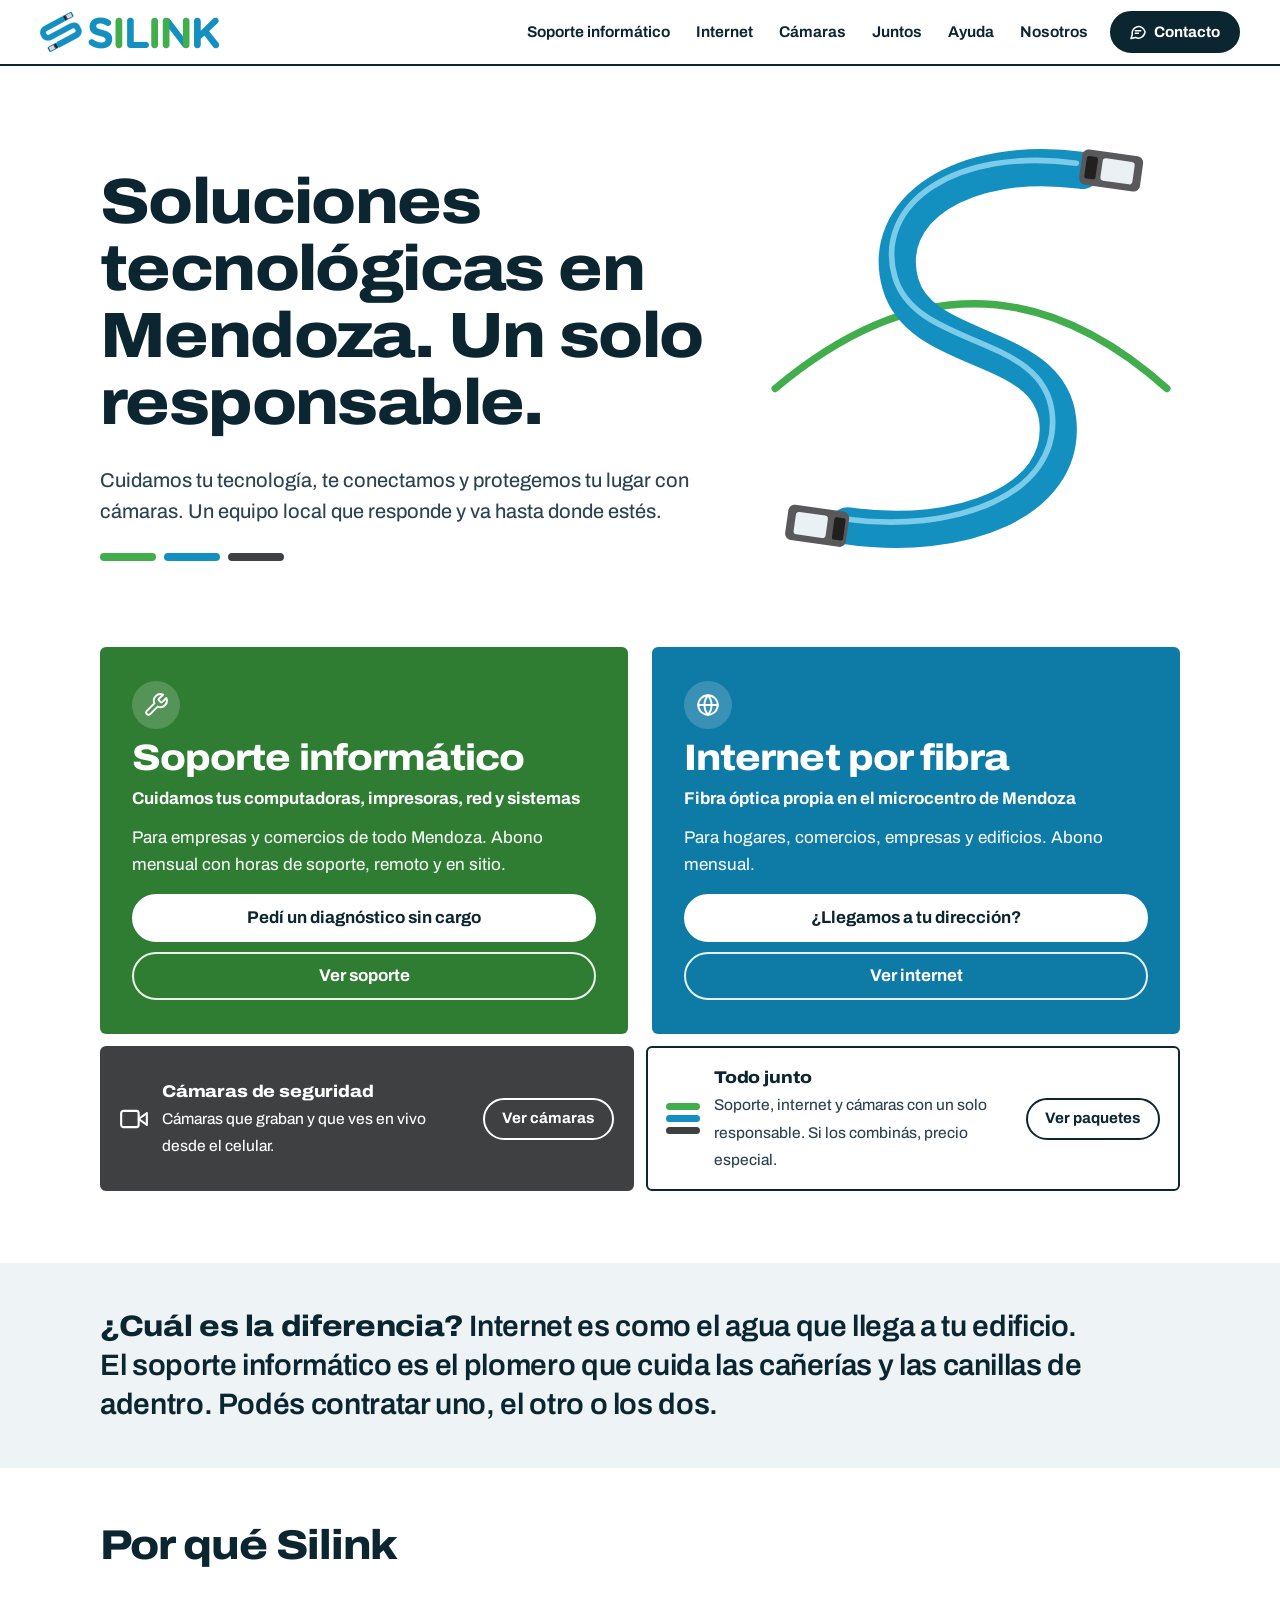
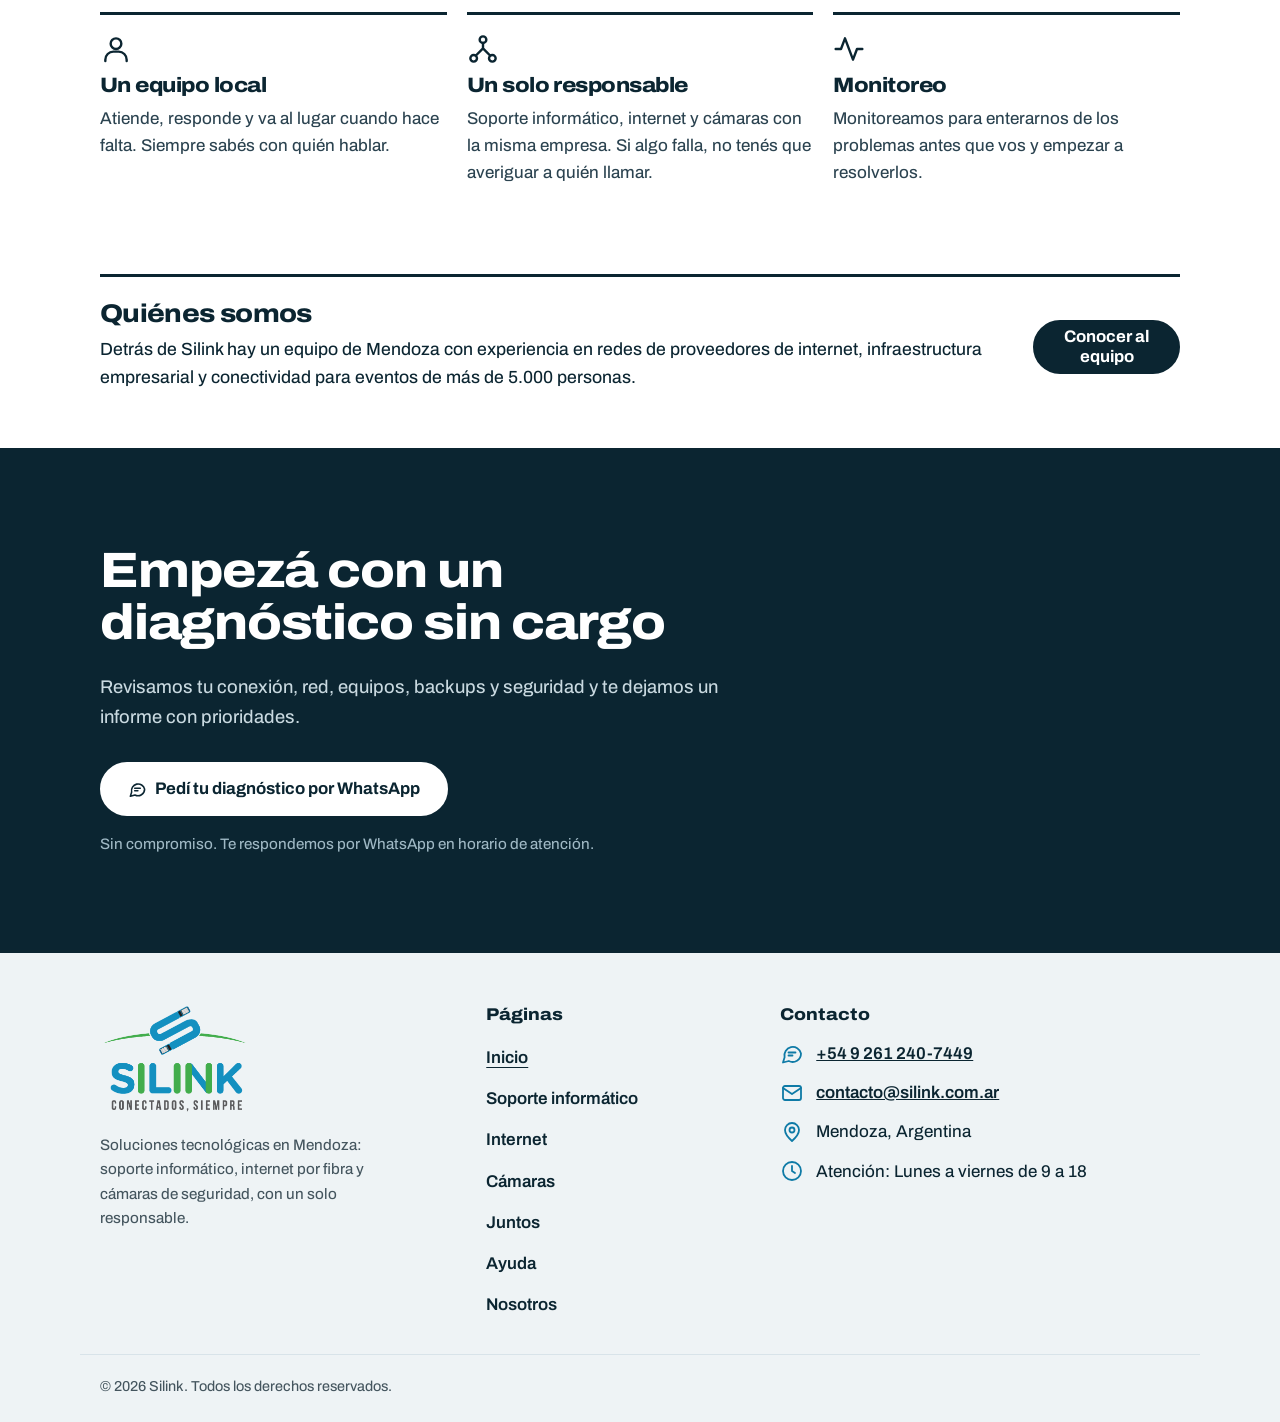
==== index.html @ acbe0a69 "Aplicar el sistema visual a todo el sitio: color por servicio css/marca.css reemplaza a inicio.css y" ====
<!doctype html>
<html lang="es-AR">
<head>
  <meta charset="utf-8">
  <meta name="viewport" content="width=device-width, initial-scale=1">
  <title>Silink | Soluciones tecnológicas en Mendoza: soporte informático, internet y cámaras</title>
  <meta name="description" content="Empresa de soluciones tecnológicas de Mendoza: soporte informático en todo Mendoza, internet por fibra en el microcentro y cámaras de seguridad. Un solo responsable.">
  <meta name="theme-color" content="#0A2533">
  <link rel="canonical" href="https://silink.com.ar/">

  <link rel="icon" href="favicon.ico" sizes="48x48">
  <link rel="icon" type="image/png" sizes="32x32" href="assets/favicon-32.png">
  <link rel="apple-touch-icon" href="assets/apple-touch-icon.png">

  <meta property="og:type" content="website">
  <meta property="og:locale" content="es_AR">
  <meta property="og:site_name" content="Silink">
  <meta property="og:title" content="Silink | Soluciones tecnológicas en Mendoza: soporte informático, internet y cámaras">
  <meta property="og:description" content="Soluciones tecnológicas en Mendoza. Un solo responsable: soporte informático, internet por fibra y cámaras de seguridad.">
  <meta property="og:url" content="https://silink.com.ar/">
  <meta property="og:image" content="https://silink.com.ar/assets/og-image.png">
  <meta property="og:image:width" content="1200">
  <meta property="og:image:height" content="630">
  <meta property="og:image:alt" content="Silink: soluciones tecnológicas en Mendoza. Un solo responsable.">
  <meta name="twitter:card" content="summary_large_image">
  <meta name="twitter:title" content="Silink | Soluciones tecnológicas en Mendoza: soporte informático, internet y cámaras">
  <meta name="twitter:description" content="Soluciones tecnológicas en Mendoza. Un solo responsable: soporte informático, internet por fibra y cámaras de seguridad.">
  <meta name="twitter:image" content="https://silink.com.ar/assets/og-image.png">

  <link rel="preconnect" href="https://fonts.googleapis.com">
  <link rel="preconnect" href="https://fonts.gstatic.com" crossorigin>
  <link rel="stylesheet" href="https://fonts.googleapis.com/css2?family=Archivo:wdth,wght@62..125,100..900&display=swap">
  <link rel="stylesheet" href="css/styles.css">
  <link rel="stylesheet" href="css/marca.css">
  <script>document.documentElement.className += ' js';</script>
</head>
<body data-page="inicio" class="v2">
<script src="js/layout.js"></script>

<noscript>
  <p class="noscript">Para usar los botones activá JavaScript, o escribinos directo por WhatsApp: <a href="https://wa.me/5492612407449">+54 9 261 240-7449</a>. Páginas: <a href="soporte.html">Soporte informático</a> · <a href="internet.html">Internet</a> · <a href="camaras.html">Cámaras</a> · <a href="juntos.html">Juntos</a> · <a href="ayuda.html">Ayuda</a> · <a href="nosotros.html">Nosotros</a>.</p>
</noscript>

<main id="contenido">

  <!-- 1. HERO -->
  <section id="inicio" class="hero" aria-labelledby="hero-title">
    <div class="container hero__inner">
      <div class="hero__copy">
        <h1 id="hero-title">Soluciones tecnológicas en Mendoza. Un solo responsable.</h1>
        <p class="lead">Cuidamos tu tecnología, te conectamos y protegemos tu lugar con cámaras. Un equipo local que responde y va hasta donde estés.</p>
        <div class="strand" aria-hidden="true"><span class="strand__sup"></span><span class="strand__net"></span><span class="strand__cam"></span></div>
      </div>

      <!-- Cable en S (vectorial, inspirado en el isotipo). Decorativo: se dibuja una vez al cargar. -->
      <div class="cable" aria-hidden="true">
        <svg class="cable__v" viewBox="0 0 520 600" focusable="false">
          <path class="cable__arc" d="M20 330 Q270 120 505 330" fill="none" stroke="#42AD4C" stroke-width="9" stroke-linecap="round"/>
          <path class="cable__tube" pathLength="1" d="M400 60C250 40 150 110 175 200C200 290 360 270 370 370C380 470 250 520 110 500" fill="none" stroke="#1390C0" stroke-width="46" stroke-linecap="round"/>
          <path class="cable__shine" pathLength="1" d="M400 60C250 40 150 110 175 200C200 290 360 270 370 370C380 470 250 520 110 500" fill="none" stroke="#7CCBE9" stroke-width="7" stroke-linecap="round" transform="translate(-7 -9)"/>
          <g class="cable__plug" transform="rotate(8 436 60)"><rect x="398" y="38" width="76" height="44" rx="8" fill="#59595B"/><rect x="404" y="46" width="14" height="28" rx="3" fill="#221F1F"/><rect x="424" y="46" width="40" height="28" rx="4" fill="#EAF1F4"/></g>
          <g class="cable__plug" transform="rotate(8 72 500)"><rect x="34" y="478" width="76" height="44" rx="8" fill="#59595B"/><rect x="92" y="486" width="14" height="28" rx="3" fill="#221F1F"/><rect x="44" y="486" width="40" height="28" rx="4" fill="#EAF1F4"/></g>
        </svg>
        <svg class="cable__h" viewBox="0 0 600 150" focusable="false">
          <path class="cable__arc" d="M10 120 Q300 -10 590 120" fill="none" stroke="#42AD4C" stroke-width="6" stroke-linecap="round"/>
          <path class="cable__tube" pathLength="1" d="M90 95C190 95 210 40 300 48C390 56 380 110 470 105C505 103 520 75 530 72" fill="none" stroke="#1390C0" stroke-width="26" stroke-linecap="round"/>
          <path class="cable__shine" pathLength="1" d="M90 95C190 95 210 40 300 48C390 56 380 110 470 105C505 103 520 75 530 72" fill="none" stroke="#7CCBE9" stroke-width="5" stroke-linecap="round" transform="translate(-3 -5)"/>
          <g class="cable__plug"><rect x="18" y="78" width="76" height="34" rx="7" fill="#59595B"/><rect x="78" y="84" width="10" height="22" rx="2" fill="#221F1F"/><rect x="26" y="84" width="40" height="22" rx="3" fill="#EAF1F4"/></g>
          <g class="cable__plug" transform="rotate(-6 560 72)"><rect x="522" y="55" width="76" height="34" rx="7" fill="#59595B"/><rect x="526" y="61" width="10" height="22" rx="2" fill="#221F1F"/><rect x="544" y="61" width="42" height="22" rx="3" fill="#EAF1F4"/></g>
        </svg>
      </div>
    </div>
  </section>

  <!-- 2. LAS DOS PUERTAS -->
  <section id="servicios" class="section section--doors" aria-label="Nuestros servicios">
    <div class="container">
      <div class="doors">
        <article class="door door--sup" aria-labelledby="door-sup">
          <span class="icon-badge icon-badge--green"><svg class="ico"><use href="#i-wrench"/></svg></span>
          <h2 id="door-sup">Soporte informático</h2>
          <p class="tagline" data-bind="textos.bajadaSoporte">Cuidamos tus computadoras, impresoras, red y sistemas</p>
          <p class="door__for">Para empresas y comercios de todo Mendoza. Abono mensual con horas de soporte, remoto y en sitio.</p>
          <div class="door__actions">
            <a class="btn btn--blue btn--block" data-wa="diagnostico" href="#contacto">Pedí un diagnóstico sin cargo</a>
            <a class="btn btn--outline btn--block" href="soporte.html">Ver soporte</a>
          </div>
        </article>

        <article class="door door--net" aria-labelledby="door-net">
          <span class="icon-badge icon-badge--blue"><svg class="ico"><use href="#i-globe"/></svg></span>
          <h2 id="door-net">Internet por fibra</h2>
          <p class="tagline tagline--net">Fibra óptica propia en el microcentro de Mendoza</p>
          <p class="door__for">Para hogares, comercios, empresas y edificios. Abono mensual.</p>
          <div class="door__actions">
            <a class="btn btn--blue btn--block" href="internet.html#cobertura">¿Llegamos a tu dirección?</a>
            <a class="btn btn--outline btn--block" href="internet.html">Ver internet</a>
          </div>
        </article>
      </div>

      <div class="strips">
        <a class="strip-link strip-link--cam" href="camaras.html">
          <svg class="ico" aria-hidden="true"><use href="#i-camera"/></svg>
          <div><strong>Cámaras de seguridad</strong><span>Cámaras que graban y que ves en vivo desde el celular.</span></div>
          <span class="btn btn--outline btn--sm">Ver cámaras</span>
        </a>
        <a class="strip-link strip-link--all" href="juntos.html">
          <span class="strand strand--stack" aria-hidden="true"><span class="strand__sup"></span><span class="strand__net"></span><span class="strand__cam"></span></span>
          <div><strong>Todo junto</strong><span>Soporte, internet y cámaras con un solo responsable. Si los combinás, precio especial.</span></div>
          <span class="btn btn--outline btn--sm">Ver paquetes</span>
        </a>
      </div>
    </div>
  </section>

  <!-- 3. LA DIFERENCIA -->
  <section class="analogy-band" aria-label="La diferencia entre internet y soporte informático">
    <div class="container">
      <p><strong>¿Cuál es la diferencia?</strong> Internet es como el agua que llega a tu edificio. El soporte informático es el plomero que cuida las cañerías y las canillas de adentro. Podés contratar uno, el otro o los dos.</p>
    </div>
  </section>

  <!-- 4. POR QUÉ SILINK -->
  <section id="por-que" class="section" aria-labelledby="por-que-title">
    <div class="container">
      <header class="section__head">
        <h2 id="por-que-title">Por qué Silink</h2>
      </header>
      <div class="grid grid--stack3">
        <article class="card service">
          <span class="icon-badge icon-badge--blue"><svg class="ico"><use href="#i-user"/></svg></span>
          <h3>Un equipo local</h3>
          <p>Atiende, responde y va al lugar cuando hace falta. Siempre sabés con quién hablar.</p>
        </article>
        <article class="card service">
          <span class="icon-badge icon-badge--blue"><svg class="ico"><use href="#i-network"/></svg></span>
          <h3>Un solo responsable</h3>
          <p>Soporte informático, internet y cámaras con la misma empresa. Si algo falla, no tenés que averiguar a quién llamar.</p>
        </article>
        <article class="card service">
          <span class="icon-badge icon-badge--blue"><svg class="ico"><use href="#i-pulse"/></svg></span>
          <h3>Monitoreo</h3>
          <p>Monitoreamos para enterarnos de los problemas antes que vos y empezar a resolverlos.</p>
        </article>
      </div>
    </div>
  </section>

  <!-- 5. NOSOTROS (adelanto) -->
  <section id="nosotros-adelanto" class="section section--soft" aria-labelledby="adelanto-title">
    <div class="container">
      <div class="services-close">
        <div>
          <h2 id="adelanto-title" class="adelanto__title">Quiénes somos</h2>
          <p>Detrás de Silink hay un equipo de Mendoza con experiencia en redes de proveedores de internet, infraestructura empresarial y conectividad para eventos de más de 5.000 personas.</p>
        </div>
        <a class="btn btn--blue btn--lg" href="nosotros.html">Conocer al equipo</a>
      </div>
    </div>
  </section>

  <!-- 6. LLAMADO FINAL -->
  <section id="diagnostico" class="cta" aria-labelledby="cta-title">
    <div class="container cta__inner">
      <h2 id="cta-title">Empezá con un diagnóstico sin cargo</h2>
      <p>Revisamos tu conexión, red, equipos, backups y seguridad y te dejamos un informe con prioridades.</p>
      <a class="btn btn--wa btn--lg" data-wa="diagnostico" href="#contacto">Pedí tu diagnóstico por WhatsApp</a>
      <p class="cta__small">Sin compromiso. Te respondemos por WhatsApp en horario de atención.</p>
    </div>
  </section>

</main>

<script src="js/config.js"></script>
<script src="js/main.js"></script>
</body>
</html>
---- css/styles.css ----
/* ==========================================================================
   Silink · estilos
   Mobile-first. Los colores salen del logo (azul #1390C0 y verde #42AD4C).
   ========================================================================== */

:root {
  /* Marca */
  --blue: #1390C0;          /* azul del logo (decorativo, fondos grandes) */
  --blue-700: #0E7AA6;      /* azul para texto y botones: contraste AA sobre blanco */
  --blue-900: #0A2533;      /* azul marino para titulares y secciones oscuras */
  --blue-800: #0E4560;
  --green: #42AD4C;         /* acento del logo: botones de WhatsApp */
  --green-hover: #389A42;
  --green-700: #2E7D32;     /* verde para texto/íconos sobre claro */

  /* Neutros */
  --ink: #17262E;
  --muted: #44555E;
  --line: #D8E3E9;
  --soft: #F2F7FA;
  --white: #fff;

  --radius: 16px;
  --shadow: 0 1px 2px rgba(10, 37, 51, .06), 0 8px 24px rgba(10, 37, 51, .07);
  --header-h: 64px;

  --font: system-ui, -apple-system, "Segoe UI", Roboto, "Helvetica Neue", Arial, sans-serif;
}

*, *::before, *::after { box-sizing: border-box; }

html {
  scroll-behavior: smooth;
  scroll-padding-top: calc(var(--header-h) + 8px);
  -webkit-text-size-adjust: 100%;
}

body {
  margin: 0;
  font-family: var(--font);
  font-size: 1.0625rem;
  line-height: 1.6;
  color: var(--ink);
  background: var(--white);
}

[hidden] { display: none !important; }
img, svg { max-width: 100%; }
img { height: auto; display: block; }

h1, h2, h3 { color: var(--blue-900); line-height: 1.2; margin: 0 0 .5em; letter-spacing: -.01em; }
h1 { font-size: clamp(2rem, 8vw, 3.25rem); font-weight: 800; }
h2 { font-size: clamp(1.65rem, 5.5vw, 2.25rem); font-weight: 800; }
h3 { font-size: 1.2rem; font-weight: 700; }
p { margin: 0 0 1em; }
a { color: var(--blue-700); }

.container { width: 100%; max-width: 1120px; margin-inline: auto; padding-inline: 20px; }
.container--narrow { max-width: 820px; }

/* Iconos */
.ico {
  width: 24px; height: 24px; flex: none;
  fill: none; stroke: currentColor; stroke-width: 1.8;
  stroke-linecap: round; stroke-linejoin: round;
}

/* Accesibilidad */
:focus-visible { outline: 3px solid var(--blue-700); outline-offset: 3px; border-radius: 4px; }
.skip-link {
  position: absolute; left: 12px; top: -60px; z-index: 100;
  background: var(--blue-900); color: #fff; padding: 10px 16px; border-radius: 8px;
}
.skip-link:focus { top: 12px; }
.noscript { margin: 0; padding: 12px 20px; background: #FFF4D6; color: #3d3000; text-align: center; font-size: .95rem; }

/* ---------- Botones ---------- */
.btn {
  display: inline-flex; align-items: center; justify-content: center; gap: .5em;
  min-height: 48px; padding: 0 1.4rem;
  border: 2px solid transparent; border-radius: 12px;
  font: inherit; font-weight: 700; text-decoration: none; text-align: center; line-height: 1.2;
  cursor: pointer; transition: background-color .15s, border-color .15s, transform .15s;
}
.btn:active { transform: translateY(1px); }
.btn--lg { min-height: 54px; font-size: 1.05rem; padding-inline: 1.6rem; }
.btn--sm { min-height: 42px; padding-inline: 1.1rem; font-size: .95rem; }
.btn--block { width: 100%; }
.btn--wa { background: var(--green); color: var(--blue-900); }
.btn--wa:hover { background: var(--green-hover); }
.btn--outline { background: #fff; color: var(--blue-700); border-color: var(--blue-700); }
.btn--outline:hover { background: var(--soft); }
.btn--ghost { background: transparent; color: var(--blue-900); border-color: var(--blue-700); }
.btn--ghost:hover { background: rgba(19, 144, 192, .1); }

/* ---------- Header ---------- */
.header {
  position: sticky; top: 0; z-index: 50;
  background: rgba(255, 255, 255, .96);
  backdrop-filter: saturate(1.4) blur(8px);
  border-bottom: 1px solid var(--line);
}
.header .container { max-width: 1240px; }
.header__inner { display: flex; align-items: center; justify-content: space-between; flex-wrap: wrap; min-height: var(--header-h); gap: 8px; }
.brand { display: inline-flex; align-items: center; padding: 6px 0; }
.brand img { height: 36px; width: auto; }

.nav-toggle {
  display: none; width: 44px; height: 44px; padding: 0; align-items: center; justify-content: center;
  background: transparent; border: 1px solid var(--line); border-radius: 10px; cursor: pointer;
}
.nav-toggle__bars, .nav-toggle__bars::before, .nav-toggle__bars::after {
  display: block; width: 20px; height: 2px; background: var(--blue-900); border-radius: 2px; content: ""; transition: transform .2s, opacity .2s;
}
.nav-toggle__bars { position: relative; }
.nav-toggle__bars::before { position: absolute; top: -6px; }
.nav-toggle__bars::after { position: absolute; top: 6px; }
.nav-toggle[aria-expanded="true"] .nav-toggle__bars { background: transparent; }
.nav-toggle[aria-expanded="true"] .nav-toggle__bars::before { transform: translateY(6px) rotate(45deg); }
.nav-toggle[aria-expanded="true"] .nav-toggle__bars::after { transform: translateY(-6px) rotate(-45deg); }

.nav { width: 100%; }
.nav ul { list-style: none; margin: 0; padding: 0; display: flex; flex-wrap: wrap; gap: 4px 16px; }
.nav a:not(.btn) { display: block; padding: 10px 4px; color: var(--ink); text-decoration: none; font-weight: 600; }
.nav a:not(.btn):hover { color: var(--blue-700); text-decoration: underline; text-underline-offset: 4px; }

@media (max-width: 959px) {
  .js .nav-toggle { display: inline-flex; }
  .js .nav {
    display: none; position: absolute; left: 0; right: 0; top: 100%;
    background: #fff; border-bottom: 1px solid var(--line); box-shadow: 0 12px 24px rgba(10, 37, 51, .1);
    padding: 8px 20px 20px;
  }
  .js .nav.is-open { display: block; }
  .js .nav ul { flex-direction: column; gap: 0; }
  .js .nav li:not(.nav__cta) { border-bottom: 1px solid var(--line); }
  .js .nav a:not(.btn) { padding: 14px 4px; font-size: 1.1rem; }
  .js .nav__cta { margin-top: 16px; }
  .js .nav__cta .btn { width: 100%; min-height: 50px; }
}
@media (min-width: 960px) {
  .nav { width: auto; }
  .nav ul { align-items: center; gap: 4px 18px; flex-wrap: nowrap; }
  .nav a:not(.btn) { font-size: .97rem; }
  .brand img { height: 40px; }
}

/* ---------- Secciones ---------- */
.section { padding: 64px 0; }
.section--soft { background: var(--soft); }
.section__head { max-width: 640px; margin-bottom: 32px; }
.section__head p { color: var(--muted); font-size: 1.1rem; margin: 0; }
@media (min-width: 960px) { .section { padding: 96px 0; } .section__head { margin-bottom: 44px; } }

.grid { display: grid; gap: 16px; }
@media (min-width: 640px) { .grid--2, .grid--3, .grid--4 { grid-template-columns: repeat(2, 1fr); } }
@media (min-width: 900px) { .grid--stack3 { grid-template-columns: repeat(3, 1fr); } }
@media (min-width: 960px) { .grid--3 { grid-template-columns: repeat(3, 1fr); } .grid--4 { grid-template-columns: repeat(4, 1fr); } .grid { gap: 20px; } }

.card { background: #fff; border: 1px solid var(--line); border-radius: var(--radius); padding: 24px; }
.card h3 { margin-bottom: .4em; }
.card p:last-child { margin-bottom: 0; }

.icon-badge {
  display: inline-flex; align-items: center; justify-content: center;
  width: 48px; height: 48px; margin-bottom: 16px; border-radius: 12px;
  background: #FDECEC; color: #B3261E;
}
.icon-badge--blue { background: #E3F3FA; color: var(--blue-700); }
.card--problem .icon-badge { background: #FFF1DC; color: #8A4B00; }
.card--problem p { color: var(--muted); }
.service p { color: var(--muted); }
.service strong { color: var(--ink); }
.tech { font-size: .9rem; color: var(--blue-800) !important; font-weight: 600; margin-top: 12px; }

/* ---------- Hero ---------- */
.hero {
  position: relative; overflow: hidden;
  padding: 28px 0 24px;
  background: linear-gradient(180deg, #E6F4FA 0%, #fff 100%);
}
.hero::after {
  content: ""; position: absolute; left: -10%; right: -10%; bottom: -185px; height: 220px;
  border-top: 4px solid var(--green); border-radius: 50% 50% 0 0 / 100% 100% 0 0; opacity: .5; pointer-events: none;
}
.hero__inner { position: relative; z-index: 1; display: grid; gap: 40px; align-items: center; }
.eyebrow { display: inline-block; margin-bottom: 16px; padding: 6px 12px; border-radius: 999px; background: #fff; border: 1px solid var(--line); color: var(--blue-700); font-weight: 700; font-size: .85rem; }
.lead { font-size: 1.1rem; color: var(--muted); max-width: 34em; }
@media (min-width: 760px) { .lead { font-size: 1.2rem; } }
.hero__actions { display: flex; flex-direction: column; gap: 12px; margin: 24px 0 16px; }
@media (min-width: 560px) { .hero__actions { flex-direction: row; flex-wrap: wrap; } }
.hero__diag { margin: 0; color: var(--muted); font-size: 1rem; }
.hero__diag a { font-weight: 700; }
.chips { list-style: none; margin: 0; padding: 0; display: flex; flex-wrap: wrap; gap: 8px 16px; font-size: .95rem; color: var(--muted); }
.chips li::before { content: ""; display: inline-block; width: 8px; height: 8px; margin-right: 8px; border-radius: 50%; background: var(--green); vertical-align: 1px; }

@media (min-width: 560px) { .hero__actions { flex-direction: row; flex-wrap: wrap; } }
@media (min-width: 960px) {
  .hero { padding: 88px 0 112px; }
  .hero__inner { grid-template-columns: 1.15fr .85fr; gap: 56px; }
}

.status { display: none; margin: 0; padding: 20px; background: #fff; border: 1px solid var(--line); border-radius: 20px; box-shadow: var(--shadow); }
.status__head { display: flex; align-items: center; gap: 10px; flex-wrap: wrap; padding-bottom: 14px; border-bottom: 1px solid var(--line); color: var(--blue-900); }
.status__dot { width: 12px; height: 12px; border-radius: 50%; background: var(--green); box-shadow: 0 0 0 4px rgba(66, 173, 76, .25); }
.status__ok { margin-left: auto; font-size: .85rem; font-weight: 700; color: var(--green-700); }
.status__list { list-style: none; margin: 0; padding: 0; }
.status__list li { display: grid; grid-template-columns: 24px 1fr; gap: 4px 12px; align-items: center; padding: 12px 0; border-bottom: 1px solid var(--line); color: var(--ink); }
.status__list li:last-child { border-bottom: 0; }
.status__list .ico { color: var(--blue-700); }
.tag { grid-column: 2; justify-self: start; font-style: normal; font-size: .82rem; font-weight: 700; padding: 3px 10px; border-radius: 999px; }
.tag--ok { background: #E4F4E6; color: #1F6B27; }
.tag--warn { background: #FFF1DC; color: #7A4300; }
.status figcaption { margin-top: 12px; font-size: .8rem; color: var(--muted); }

/* ---------- Planes ---------- */
.plans { display: grid; gap: 20px; }
@media (min-width: 900px) { .plans { grid-template-columns: repeat(3, 1fr); align-items: stretch; } }

.plan {
  position: relative; display: flex; flex-direction: column;
  background: #fff; border: 1px solid var(--line); border-radius: 20px; padding: 28px 24px 24px;
}
.plan--featured { border: 2px solid var(--blue-700); box-shadow: var(--shadow); padding-top: 36px; }
@media (min-width: 900px) { .plan--featured { transform: translateY(-8px); margin-bottom: -8px; } }
.plan__badge {
  position: absolute; top: -15px; left: 50%; transform: translateX(-50%);
  margin: 0; padding: 4px 16px; border-radius: 999px; white-space: nowrap;
  background: var(--green); color: var(--blue-900); font-size: .85rem; font-weight: 800;
}
.plan__name { font-size: 1.4rem; margin-bottom: .2em; }
.plan__for { color: var(--muted); font-size: .98rem; min-height: 3.2em; }
.plan__price { display: flex; align-items: baseline; gap: 6px; margin: 4px 0 20px; color: var(--blue-900); }
.plan__currency { font-weight: 700; color: var(--muted); }
.plan__amount { font-size: 3rem; font-weight: 800; line-height: 1; letter-spacing: -.02em; }
.plan__period { color: var(--muted); }
.plan__list { list-style: none; margin: 0 0 24px; padding: 0; flex: 1; }
.plan__list li, .checklist li { position: relative; padding: 8px 0 8px 32px; border-top: 1px solid var(--line); }
.plan__list li::before, .checklist li::before {
  content: ""; position: absolute; left: 0; top: 11px; width: 22px; height: 22px;
  background: no-repeat center / 14px url("data:image/svg+xml,%3Csvg xmlns='http://www.w3.org/2000/svg' viewBox='0 0 24 24' fill='none' stroke='%23fff' stroke-width='3.2' stroke-linecap='round' stroke-linejoin='round'%3E%3Cpath d='m5 12.5 4.5 4.5L19 7.5'/%3E%3C/svg%3E"), var(--green-700);
  border-radius: 50%;
}
.plans__note { margin: 28px auto 0; max-width: 760px; text-align: center; color: var(--muted); font-size: .98rem; }
.plans__combo { margin: 12px auto 0; max-width: 760px; text-align: center; color: var(--blue-900); }
.checklist { list-style: none; margin: 0; padding: 0; }

/* ---------- Internet: tarjetas con botón ---------- */
.card--action { display: flex; flex-direction: column; }
.card--action p { flex: 1; }
.card--action .btn { margin-top: 8px; }

/* ---------- Cobertura ---------- */
.coverage { display: grid; gap: 32px; align-items: start; }
.lead-sm { font-size: 1.15rem; color: var(--muted); }
.zones { margin-top: 24px; padding: 20px 24px; background: var(--soft); border-radius: var(--radius); }
.zones h3, .zones h4 { margin: 0 0 8px; font-size: 1.05rem; }
.zones ul { margin: 0; padding-left: 1.2em; }
@media (min-width: 960px) { .coverage { grid-template-columns: 1fr 1fr; gap: 56px; } }

.form { box-shadow: var(--shadow); }
.form h3 { margin-bottom: 16px; }
.field { margin-bottom: 16px; }
.field label { display: block; margin-bottom: 6px; font-weight: 700; color: var(--blue-900); }
.field .opt { font-weight: 400; color: var(--muted); }
.field input, .field select {
  width: 100%; min-height: 50px; padding: 0 14px;
  font: inherit; font-size: 1rem; color: var(--ink);
  background: #fff; border: 2px solid #8AA3B1; border-radius: 12px;
}
.field input:focus-visible, .field select:focus-visible { outline: 3px solid var(--blue-700); outline-offset: 2px; border-color: var(--blue-700); }
.form__error { margin: 0 0 16px; padding: 10px 14px; border-radius: 10px; background: #FDECEC; color: #8C1D18; font-weight: 600; }
.form__hint { margin: 12px 0 0; font-size: .9rem; color: var(--muted); text-align: center; }
.form__status { margin: 12px 0 0; padding: 10px 14px; border-radius: 10px; background: #E4F4E6; color: #1F6B27; font-weight: 600; text-align: center; }
.form__status a { color: #1F6B27; }

/* ---------- Todo en uno (sección oscura) ---------- */
.section--dark { background: linear-gradient(160deg, var(--blue-900) 0%, var(--blue-800) 100%); color: #D5E7EF; }
.section--dark h2, .section--dark h3 { color: #fff; }
.section--dark .section__head p { color: #BCD6E2; }
.bundle { background: rgba(255, 255, 255, .07); border-color: rgba(255, 255, 255, .2); }
.bundle__for { color: #BCD6E2; }
.bundle .checklist li { border-top-color: rgba(255, 255, 255, .15); color: #fff; }
.bundle__foot { display: flex; flex-direction: column; align-items: flex-start; gap: 16px; margin-top: 32px; padding: 24px; border: 2px dashed rgba(255, 255, 255, .3); border-radius: var(--radius); }
.bundle__foot p { margin: 0; font-size: 1.1rem; color: #fff; font-weight: 600; }
@media (min-width: 760px) { .bundle__foot { flex-direction: row; align-items: center; justify-content: space-between; } }
.section--dark :focus-visible { outline-color: #fff; }

/* ---------- Proyectos ---------- */
.projects { list-style: none; margin: 0 0 32px; padding: 0; display: grid; gap: 12px; }
.projects li { display: flex; align-items: center; gap: 16px; padding: 16px 20px; background: var(--soft); border-radius: 14px; }
.projects .ico { color: var(--blue-700); width: 28px; height: 28px; }
@media (min-width: 760px) { .projects { grid-template-columns: repeat(2, 1fr); } }
.projects__foot { display: flex; flex-direction: column; align-items: flex-start; gap: 16px; padding: 24px; border: 2px dashed var(--line); border-radius: var(--radius); }
.projects__foot p { margin: 0; font-size: 1.05rem; }
@media (min-width: 760px) { .projects__foot { flex-direction: row; align-items: center; justify-content: space-between; } }

/* ---------- Pasos ---------- */
.steps { list-style: none; margin: 0; padding: 0; display: grid; gap: 16px; counter-reset: paso; }
.steps li { position: relative; padding: 24px 24px 24px 80px; background: #fff; border: 1px solid var(--line); border-radius: var(--radius); counter-increment: paso; }
.steps li::before {
  content: counter(paso); position: absolute; left: 20px; top: 22px;
  display: grid; place-items: center; width: 44px; height: 44px; border-radius: 50%;
  background: var(--blue-700); color: #fff; font-weight: 800; font-size: 1.2rem;
}
.steps h3 { font-size: 1.1rem; margin-bottom: .3em; }
.steps p { margin: 0; color: var(--muted); }
@media (min-width: 960px) {
  .steps { grid-template-columns: repeat(4, 1fr); gap: 20px; }
  .steps li { padding: 84px 24px 24px; }
  .steps li::before { left: 24px; top: 24px; }
}

/* ---------- Casos / quién está detrás ---------- */
.case__tag { display: inline-block; margin-bottom: 12px !important; padding: 4px 12px; border-radius: 999px; background: #E3F3FA; color: var(--blue-800); font-weight: 700; font-size: .85rem; }
.case p:not(.case__tag) { color: var(--ink); }

.about { display: grid; gap: 20px; padding: 28px; background: var(--blue-900); color: #E8F1F5; border-radius: 20px; }
.about h3 { color: #fff; }
.about a { color: #9FD8F0; }
.about p { margin-bottom: .8em; }
.about strong { color: #fff; }
.about .tech { color: #9FD8F0 !important; margin: 0; }
.about__avatar { display: grid; place-items: center; width: 72px; height: 72px; border-radius: 50%; background: var(--blue); color: #fff; font-weight: 800; font-size: 1.5rem; letter-spacing: .02em; }
@media (min-width: 760px) { .about { grid-template-columns: auto 1fr; gap: 28px; padding: 36px; } .about__avatar { width: 88px; height: 88px; font-size: 1.8rem; } }

/* ---------- FAQ ---------- */
.faq { display: grid; gap: 12px; }
.faq details { background: #fff; border: 1px solid var(--line); border-radius: 14px; }
.faq summary {
  display: flex; align-items: center; justify-content: space-between; gap: 16px;
  min-height: 60px; padding: 14px 20px; cursor: pointer; list-style: none; font-weight: 700; color: var(--blue-900);
}
.faq summary::-webkit-details-marker { display: none; }
.faq summary::after {
  content: ""; flex: none; width: 12px; height: 12px;
  border-right: 3px solid var(--blue-700); border-bottom: 3px solid var(--blue-700);
  transform: rotate(45deg) translate(-3px, -3px); transition: transform .2s;
}
.faq details[open] summary::after { transform: rotate(-135deg) translate(-3px, -3px); }
.faq details[open] summary { border-bottom: 1px solid var(--line); }
.faq details p { margin: 0; padding: 16px 20px 20px; color: var(--muted); }
.faq summary:focus-visible { outline-offset: -3px; border-radius: 14px; }

/* ---------- Llamado final ---------- */
.cta { padding: 72px 0; text-align: center; background: linear-gradient(160deg, var(--blue-900) 0%, var(--blue-800) 100%); color: #D5E7EF; }
.cta h2 { color: #fff; }
.cta__inner { max-width: 760px; }
.cta__inner > p { font-size: 1.15rem; }
.cta .btn { margin: 12px 0 8px; }
.cta__small { font-size: .95rem !important; color: #A9C6D4; margin: 8px 0 0; }
@media (min-width: 960px) { .cta { padding: 104px 0; } }

/* ---------- Footer ---------- */
.footer { background: var(--soft); padding: 48px 0 24px; }
.footer__inner { display: grid; gap: 32px; }
.footer__h { margin: 0 0 12px; font-weight: 800; color: var(--blue-900); }
.footer__nav ul { list-style: none; margin: 0; padding: 0; display: grid; gap: 6px; }
.footer__nav a { color: var(--ink); font-weight: 600; text-decoration: none; padding: 4px 0; display: inline-block; }
.footer__nav a:hover, .footer__nav a[aria-current="page"] { color: var(--blue-700); text-decoration: underline; text-underline-offset: 4px; }
.footer__about { margin: 14px 0 0; max-width: 300px; font-size: .95rem; color: var(--muted); }
.footer__list { list-style: none; margin: 0; padding: 0; display: grid; gap: 12px; align-content: start; }
.footer__list li { display: flex; align-items: center; gap: 12px; }
.footer__list .ico { color: var(--blue-700); }
.footer__list a { color: var(--ink); font-weight: 600; }
.footer__legal { margin: 32px auto 0; padding-top: 20px; border-top: 1px solid var(--line); font-size: .9rem; color: var(--muted); }
@media (min-width: 760px) { .footer__inner { grid-template-columns: 1.1fr .8fr 1.3fr; gap: 48px; align-items: start; } }
@media (max-width: 959px) { .footer { padding-bottom: 96px; } }

/* ---------- Botón flotante de WhatsApp (solo mobile) ---------- */
.fab { display: none; }
@media (max-width: 959px) {
  .js .fab {
    display: grid; place-items: center;
    position: fixed; z-index: 40;
    right: calc(16px + env(safe-area-inset-right)); bottom: calc(16px + env(safe-area-inset-bottom));
    width: 52px; height: 52px; border-radius: 50%;
    background: var(--green); color: var(--blue-900);
    box-shadow: 0 4px 14px rgba(10, 37, 51, .28);
    opacity: 0; transform: translateY(16px); pointer-events: none;
    transition: opacity .2s, transform .2s;
  }
  .js .fab.is-visible { opacity: 1; transform: none; pointer-events: auto; }
  .fab .ico { width: 26px; height: 26px; stroke-width: 2; }
}

/* ==========================================================================
   Jerarquía de dos líneas: Internet + Soporte informático
   ========================================================================== */
.sr-only { position: absolute; width: 1px; height: 1px; margin: -1px; padding: 0; overflow: hidden; clip: rect(0, 0, 0, 0); white-space: nowrap; border: 0; }

.btn--blue { background: var(--blue-700); color: #fff; }
.btn--blue:hover { background: #0B6589; }
.btn--light { background: #fff; color: var(--blue-900); }
.btn--light:hover { background: #E3F3FA; }

/* Hero: el panel solo se muestra desde tablet para que el celular llegue rápido a "Dos servicios" */
.hero::after { display: none; }
@media (min-width: 760px) { .status { display: block; } .hero { padding: 56px 0 56px; } .hero::after { display: block; } }
@media (min-width: 960px) { .hero { padding: 80px 0 56px; } }
.status__group { padding-top: 12px; }
.status__label { margin: 0 0 2px; font-size: .75rem; font-weight: 800; letter-spacing: .08em; text-transform: uppercase; color: var(--blue-700); }
.status__list li { padding: 10px 0; }

/* Dos servicios */
.section--duo { padding: 32px 0 48px; }
.duo { display: grid; gap: 16px; }
.duo__card { display: flex; flex-direction: column; padding: 24px; background: #fff; border: 1px solid var(--line); border-top: 5px solid var(--blue); border-radius: var(--radius); box-shadow: var(--shadow); }
.duo__card--sup { border-top-color: var(--green); }
.duo__card h3 { font-size: 1.35rem; }
.duo__card .icon-badge { margin-bottom: 12px; }
.duo__card .checklist { flex: 1; margin: 4px 0 20px; }
.icon-badge--green { background: #E4F4E6; color: var(--green-700); }
.combo { display: flex; flex-direction: column; align-items: flex-start; gap: 12px; margin-top: 20px; padding: 20px 24px; border-radius: var(--radius); background: linear-gradient(160deg, var(--blue-900) 0%, var(--blue-800) 100%); color: #fff; }
.combo p { margin: 0; font-size: 1.1rem; }
@media (min-width: 760px) {
  .section--duo { padding: 40px 0 72px; }
  .duo { grid-template-columns: 1fr 1fr; gap: 24px; }
  .duo__card { padding: 32px; }
  .combo { flex-direction: row; align-items: center; justify-content: space-between; padding: 24px 32px; }
}

/* Celular: tarjetas más compactas para que hero + "Dos servicios" entren en dos pantallas */
@media (max-width: 759px) {
  .duo { gap: 12px; }
  .duo__card { padding: 16px 18px 18px; }
  .duo__card h3 { font-size: 1.25rem; margin-bottom: .2em; }
  .duo__card .icon-badge { width: 40px; height: 40px; margin-bottom: 8px; }
  .duo__card .checklist { margin: 2px 0 14px; font-size: .97rem; line-height: 1.45; }
  .duo__card .checklist li { padding: 5px 0 5px 30px; }
  .duo__card .checklist li::before { top: 8px; width: 20px; height: 20px; }
  .combo { margin-top: 12px; padding: 16px 18px; }
  .combo .btn { min-height: 44px; }
}

/* Problemas: etiqueta de línea */
.card--problem .card__tag { display: inline-block; margin: 0 0 12px; padding: 2px 10px; border-radius: 999px; background: var(--soft); border: 1px solid var(--line); color: var(--blue-800); font-size: .75rem; font-weight: 800; letter-spacing: .05em; text-transform: uppercase; }

/* Secciones de cada línea (mismo molde para Internet y Soporte informático) */
.line__head { max-width: 720px; }
.section__head .line__tag { display: inline-block; margin: 0 0 12px; padding: 6px 14px; border-radius: 999px; font-size: .85rem; font-weight: 800; letter-spacing: .05em; text-transform: uppercase; color: #fff; }
.line__tag--net { background: var(--blue-700); }
.line__tag--sup { background: var(--green-700); }
.line__cta { display: flex; flex-direction: column; align-items: flex-start; gap: 16px; margin-top: 40px; padding: 24px; background: #fff; border: 1px solid var(--line); border-left: 6px solid var(--blue); border-radius: var(--radius); }
#soporte .line__cta { border-left-color: var(--green); }
.line__cta p { margin: 0; font-size: 1.1rem; }
@media (min-width: 760px) { .line__cta { flex-direction: row; align-items: center; justify-content: space-between; } }

/* Cobertura dentro de Internet */
.coverage-wrap { margin-top: 40px; padding: 24px; background: var(--soft); border-radius: 20px; }
.coverage-wrap .zones { background: #fff; }
.coverage__title { font-size: 1.5rem; }
.form__title { margin: 0 0 16px; font-size: 1.2rem; line-height: 1.2; color: var(--blue-900); }
@media (min-width: 960px) { .coverage-wrap { padding: 40px; } }

/* Proyectos a medida (lista corta dentro de Soporte informático) */
.projects-block { margin-top: 40px; padding: 24px; background: #fff; border: 1px solid var(--line); border-radius: var(--radius); }
.projects-block h3 { font-size: 1.2rem; margin-bottom: 12px; }
.projects--short { margin: 0 0 16px; gap: 8px; }
.projects--short li { padding: 8px 12px; gap: 12px; font-size: .98rem; }
.projects--short .ico { width: 22px; height: 22px; }
.projects-block__note { margin: 0; color: var(--muted); }
.section--soft .projects li { background: #fff; border: 1px solid var(--line); }

/* Nosotros */
.people { display: grid; gap: 20px; margin-top: 32px; }
@media (min-width: 960px) { .people--2 { grid-template-columns: 1fr 1fr; } .people--2 .about { grid-template-columns: 1fr; } }

/* FAQ en dos bloques */
.faq-title { margin: 32px 0 12px; font-size: 1.15rem; color: var(--blue-800); }
.section__head + .faq-title { margin-top: 0; }

/* Cómo trabajamos: franja corta de 4 pasos */
.steps-strip { padding: 48px 0; background: #fff; border-top: 1px solid var(--line); }
.steps-strip h2 { font-size: 1.4rem; margin-bottom: 20px; }
.steps--compact li { padding: 16px 16px 16px 64px; }
.steps--compact li::before { left: 14px; top: 14px; width: 36px; height: 36px; font-size: 1rem; }
.steps--compact h3 { font-size: 1rem; }
.steps--compact p { font-size: .92rem; }
@media (min-width: 960px) { .steps--compact { gap: 16px; } .steps--compact li { padding: 16px 16px 16px 64px; } .steps--compact li::before { left: 14px; top: 14px; } }

/* ==========================================================================
   Sitio por tipo de cliente (multipágina)
   ========================================================================== */
/* Menú: página activa */
.nav a[aria-current="page"] { color: var(--blue-700); box-shadow: inset 0 -3px 0 var(--blue-700); }

/* Inicio: ¿Para quién es? */
.audience { display: flex; flex-direction: column; padding: 24px; background: #fff; border: 1px solid var(--line); border-top: 5px solid var(--blue); border-radius: var(--radius); box-shadow: var(--shadow); }
.audience h3 { font-size: 1.3rem; }
.audience p { flex: 1; color: var(--muted); }
.audience .btn { margin-top: 8px; }
.audience .icon-badge { background: #E3F3FA; color: var(--blue-700); }

/* Héroes de páginas internas */
.hero--page .hero__copy { max-width: 760px; }
.quicknav { list-style: none; margin: 20px 0 0; padding: 0; display: flex; flex-wrap: wrap; gap: 8px; }
.quicknav a { display: inline-block; padding: 8px 14px; border: 1px solid var(--line); border-radius: 999px; background: #fff; color: var(--blue-900); font-weight: 600; font-size: .95rem; text-decoration: none; }
.quicknav a:hover { border-color: var(--blue-700); color: var(--blue-700); }

/* Inicio: accesos por tipo de cliente dentro del hero (2x2) */
.eyebrow { margin-bottom: 14px; }
.quick-grid { list-style: none; margin: 24px 0 16px; padding: 0; display: grid; grid-template-columns: 1fr 1fr; gap: 10px; max-width: 520px; }
.quick { display: flex; align-items: center; gap: 12px; min-height: 64px; padding: 10px 14px; background: #fff; border: 2px solid var(--line); border-radius: 14px; color: var(--blue-900); font-weight: 700; line-height: 1.2; text-decoration: none; box-shadow: var(--shadow); transition: border-color .15s, transform .15s; }
.quick:hover { border-color: var(--blue-700); }
.quick:active { transform: translateY(1px); }
.quick .ico { color: var(--blue-700); width: 26px; height: 26px; }

/* Inicio: Qué hace cada servicio */
.analogy { font-size: 1.2rem !important; color: var(--ink) !important; line-height: 1.5; }
.section__head:has(.analogy) { max-width: 760px; }
.svc { display: flex; flex-direction: column; padding: 24px; background: #fff; border: 1px solid var(--line); border-top: 5px solid var(--blue); border-radius: var(--radius); box-shadow: var(--shadow); }
.svc--sup { border-top-color: var(--green); }
.svc--cam { border-top-color: var(--blue-800); }
.svc h3 { margin: 0 0 8px; font-size: 1.15rem; letter-spacing: .06em; text-transform: uppercase; }
.svc .icon-badge { margin-bottom: 12px; }
.tagline { margin: 0 0 12px; font-weight: 700; color: var(--green-700); }
.svc__list { margin: 0; display: grid; gap: 14px; }
.svc__list div { padding-top: 12px; border-top: 1px solid var(--line); }
.svc__list dt { margin-bottom: 2px; font-size: .78rem; font-weight: 800; letter-spacing: .08em; text-transform: uppercase; color: var(--blue-700); }
.svc__list dd { margin: 0; color: var(--ink); }
.projects-strip { display: flex; align-items: flex-start; gap: 14px; margin-top: 16px; padding: 14px 18px; background: var(--soft); border: 1px solid var(--line); border-radius: 14px; }
.projects-strip .ico { color: var(--blue-700); margin-top: 2px; }
.projects-strip p { margin: 0; }
.services-close { display: flex; flex-direction: column; align-items: flex-start; gap: 16px; margin-top: 32px; padding: 24px; background: #fff; border: 1px solid var(--line); border-left: 6px solid var(--green); border-radius: var(--radius); }
.services-close p { margin: 0; font-size: 1.1rem; }
@media (min-width: 760px) { .services-close { flex-direction: row; align-items: center; justify-content: space-between; } }
.section--strip { padding: 32px 0; }

/* "Qué es" bajo los títulos de Internet y Soporte informático en Empresas y Comercios */
.que-es { margin: 12px 0 0 !important; padding: 12px 16px; background: var(--soft); border-left: 4px solid var(--blue); border-radius: 10px; color: var(--ink) !important; font-size: 1.05rem !important; }
.que-es strong { color: var(--blue-700); text-transform: uppercase; font-size: .8rem; letter-spacing: .08em; margin-right: 6px; }
.section--soft .que-es { background: #fff; }
.que-es + p { margin-top: 12px !important; }
.section__head .tagline { margin: 4px 0 0; font-size: 1.15rem; }

/* ==========================================================================
   Estructura "una marca, dos puertas": Soporte informático + Internet
   ========================================================================== */
/* Inicio: las dos puertas (mismo tamaño y peso) */
.section--doors { padding: 8px 0 40px; }
.doors { display: grid; gap: 16px; }
.door { display: flex; flex-direction: column; padding: 24px; background: #fff; border: 1px solid var(--line); border-top: 6px solid var(--green); border-radius: var(--radius); box-shadow: var(--shadow); }
.door--net { border-top-color: var(--blue); }
.door .icon-badge { margin-bottom: 12px; }
.door h2 { margin: 0 0 4px; font-size: 1.6rem; }
.door .tagline { margin: 0 0 12px; }
.door__for { margin: 0 0 16px; color: var(--muted); flex: 1; }
.door__actions { display: grid; gap: 10px; }
@media (min-width: 760px) { .section--doors { padding: 16px 0 56px; } .doors { grid-template-columns: 1fr 1fr; gap: 24px; } .door { padding: 32px; } }

/* Inicio: accesos más angostos a Cámaras y Juntos */
.strips { display: grid; gap: 12px; margin-top: 16px; }
.strip-link { display: flex; align-items: center; gap: 14px; padding: 16px 18px; background: var(--soft); border: 1px solid var(--line); border-radius: 14px; color: var(--ink); text-decoration: none; }
.strip-link:hover { border-color: var(--blue-700); }
.strip-link .ico { color: var(--blue-700); width: 28px; height: 28px; }
.strip-link strong { display: block; color: var(--blue-900); }
.strip-link span { color: var(--muted); font-size: .97rem; }
.strip-link .btn { margin-left: auto; flex: none; }
@media (max-width: 559px) { .strip-link { flex-wrap: wrap; } .strip-link .btn { margin-left: 0; width: 100%; } }
@media (min-width: 900px) { .strips { grid-template-columns: 1fr 1fr; gap: 16px; } }

/* Franja de la analogía (agua y plomero) */
.analogy-band { padding: 28px 0; background: var(--soft); border-block: 1px solid var(--line); }
.analogy-band p { margin: 0; max-width: 820px; font-size: 1.2rem; line-height: 1.5; }
.analogy-band strong { color: var(--blue-700); }

/* Páginas de servicio: segmentos dentro de Internet */
.segment { scroll-margin-top: calc(var(--header-h) + 8px); }
.segment__label { display: inline-block; margin: 0 0 10px; padding: 4px 12px; border-radius: 999px; background: #E3F3FA; color: var(--blue-800); font-size: .8rem; font-weight: 800; letter-spacing: .06em; text-transform: uppercase; }
.segment__cta { margin-top: 20px; }
.gains-title { margin: 32px 0 12px; font-size: 1.2rem; }
.svc .svc__list { flex: 1; }
.svc__link { margin-top: 20px; }
.segment .coverage-wrap.segment__cta { margin-top: 40px; }
.hero--page .tagline { margin: 0 0 8px; font-size: 1.15rem; }
.hero--page .eyebrow { margin-bottom: 14px; }
.tagline--net { color: var(--blue-700); }
.adelanto__title { margin-bottom: .3em; font-size: 1.5rem; }
#nosotros-adelanto .services-close p { margin: 0; }

/* Tarjetas sueltas y espaciados */
.card--narrow { max-width: 640px; }
.bundle--single { max-width: 560px; }
.grid--after { margin-top: 20px; }
.bundle .icon-badge { background: rgba(255, 255, 255, .12); color: #fff; }

/* Notas destacadas */
.callout { margin-top: 20px; padding: 14px 18px; border-radius: 12px; background: var(--soft); border-left: 4px solid var(--blue); }
.callout p { margin: 0; }
.section--soft .callout { background: #fff; }
.note-link { margin: 20px 0 0; color: var(--muted); }

/* Bloques de dos columnas (texto + tarjeta) */
.split { display: grid; gap: 24px; align-items: start; }
@media (min-width: 960px) { .split { grid-template-columns: 1fr 1fr; gap: 48px; } }

/* Edificios: qué gana el edificio */
.gains { list-style: none; margin: 0; padding: 0; display: grid; gap: 12px; }
.gains li { display: flex; gap: 14px; align-items: flex-start; padding: 16px 18px; background: #fff; border: 1px solid var(--line); border-radius: 14px; }
.gains .ico { color: var(--green-700); margin-top: 2px; }

/* Ayuda: guías con pasos numerados */
.guides { display: grid; gap: 20px; }
.guide { padding: 24px; background: #fff; border: 1px solid var(--line); border-radius: var(--radius); }
.guide__head { display: flex; align-items: center; gap: 14px; margin-bottom: 8px; }
.guide__head .icon-badge { margin: 0; flex: none; }
.guide h2 { margin: 0; font-size: 1.35rem; }
.guide__steps { list-style: none; margin: 16px 0; padding: 0; counter-reset: paso; }
.guide__steps li { position: relative; padding: 2px 0 14px 46px; counter-increment: paso; }
.guide__steps li::before { content: counter(paso); position: absolute; left: 0; top: 0; display: grid; place-items: center; width: 32px; height: 32px; border-radius: 50%; background: var(--blue-700); color: #fff; font-weight: 800; font-size: .95rem; }
.guide__steps li:last-child { padding-bottom: 0; }
.guide .btn { margin-top: 8px; }

/* Reseñas de clientes (bloque preparado, oculto hasta tener reseñas reales) */
.reviews__grid { display: grid; gap: 16px; }
.review { margin: 0; padding: 24px; background: #fff; border: 1px solid var(--line); border-radius: var(--radius); }
.review blockquote { margin: 0 0 12px; }
.review figcaption { font-weight: 700; color: var(--blue-900); }
@media (min-width: 960px) { .reviews__grid { grid-template-columns: repeat(3, 1fr); } }

@media (prefers-reduced-motion: reduce) {
  html { scroll-behavior: auto; }
  *, *::before, *::after { transition: none !important; }
}
---- css/marca.css ----
/* ==========================================================================
   Inicio · sistema visual "un cable, tres líneas"
   Se carga solo en index.html y todo cuelga de body.v2.
   Color = servicio:  Internet azul · Soporte informático verde · Cámaras grafito.
   ========================================================================== */

body.v2 {
  --ink: #0B2531;          /* texto y botones */
  --mist: #EEF3F5;         /* franjas */
  --net: #0E7AA6;         /* Internet (profundo, cumple AA con texto blanco) */
  --net-logo: #1390C0;    /* azul del logo: solo ilustración */
  --sup: #2E7D32;         /* Soporte informático (profundo) */
  --sup-logo: #42AD4C;    /* verde del logo: solo ilustración */
  --cam: #3F4042;         /* Cámaras (gris del logo, profundo) */
  font-family: "Archivo", system-ui, -apple-system, "Segoe UI", Roboto, "Helvetica Neue", Arial, sans-serif;
  font-weight: 450;
  color: var(--ink);
}

/* ---------- Tipografía ---------- */
.v2 h1, .v2 h2, .v2 h3 {
  font-family: inherit;
  font-weight: 800;
  font-stretch: 112%;
  letter-spacing: -.025em;
  line-height: 1.05;
  color: var(--ink);
}
.v2 h1 { font-size: clamp(2.15rem, 8.4vw, 4rem); margin-bottom: .45em; }
.v2 h2 { font-size: clamp(1.7rem, 5vw, 2.6rem); }
.v2 .lead { max-width: 32em; font-size: 1.15rem; line-height: 1.55; color: #2B4350; }
@media (min-width: 760px) { .v2 .lead { font-size: 1.25rem; } }

/* ---------- Botones: píldora, color Tinta, ícono de chat ---------- */
.v2 .btn { border-radius: 999px; font-weight: 700; font-stretch: 100%; }
.v2 .btn--wa { background: var(--ink); color: #fff; border-color: var(--ink); }
.v2 .btn--wa:hover { background: #17394A; border-color: #17394A; }
.v2 .btn--wa::before {
  content: ""; flex: none; width: 1.15em; height: 1.15em;
  background: no-repeat center / contain url("data:image/svg+xml,%3Csvg xmlns='http://www.w3.org/2000/svg' viewBox='0 0 24 24' fill='none' stroke='%23fff' stroke-width='2' stroke-linecap='round' stroke-linejoin='round'%3E%3Cpath d='M21 11.5a8.4 8.4 0 0 1-12.2 7.5L3 20.5l1.6-5.2A8.4 8.4 0 1 1 21 11.5z'/%3E%3Cpath d='M8.5 10.5h7M8.5 13.5h4'/%3E%3C/svg%3E");
}
.v2 .fab { background: var(--ink); color: #fff; box-shadow: 0 0 0 3px #fff, 0 4px 14px rgba(11, 37, 49, .35); }
.v2 :focus-visible { outline-color: var(--net); }

/* ---------- Header y footer ---------- */
.v2 .header { background: #fff; border-bottom: 2px solid var(--ink); backdrop-filter: none; }
.v2 .nav a:not(.btn) { font-weight: 650; }
.v2 .nav a:not(.btn):hover { color: var(--net); }
.v2 .footer { background: var(--mist); }

/* ---------- Hero: flat, sin degradados ---------- */
.v2 .hero { padding: 28px 0 8px; background: #fff; }
.v2 .hero::after { display: none; }
.v2 .hero__inner { display: grid; gap: 4px; align-items: center; }
.v2 .hero .strand { display: none; }
@media (min-width: 900px) { .v2 .hero .strand { display: flex; } }
.v2 .strand { display: flex; gap: 8px; margin-top: 26px; }
.v2 .strand span { display: block; width: 56px; height: 8px; border-radius: 999px; }
.v2 .strand__sup { background: var(--sup-logo); }
.v2 .strand__net { background: var(--net-logo); }
.v2 .strand__cam { background: var(--cam); }

/* Cable: horizontal en celular, vertical en desktop */
.v2 .cable { display: grid; place-items: center; }
.v2 .cable__v { display: none; width: 100%; max-width: 420px; height: auto; }
.v2 .cable__h { display: block; width: 100%; max-width: 520px; height: auto; }
@media (min-width: 900px) {
  .v2 .hero { padding: 56px 0 16px; }
  .v2 .hero__inner { grid-template-columns: 1.2fr .8fr; gap: 24px; }
  .v2 .cable__v { display: block; }
  .v2 .cable__h { display: none; }
}

/* Una sola animación: el cable se dibuja al cargar */
.v2 .cable__tube, .v2 .cable__shine { stroke-dasharray: 1 1.1; stroke-dashoffset: 1.1; animation: cable-draw 1.5s .2s cubic-bezier(.4, 0, .2, 1) forwards; }
.v2 .cable__shine { animation-delay: .25s; }
.v2 .cable__arc { animation: cable-fade .9s both; }
.v2 .cable__plug { animation: cable-fade .5s 1.4s both; }
@keyframes cable-draw { to { stroke-dashoffset: 0; } }
@keyframes cable-fade { from { opacity: 0; } to { opacity: 1; } }
@media (prefers-reduced-motion: reduce) {
  .v2 .cable__tube, .v2 .cable__shine { animation: none; stroke-dasharray: none; stroke-dashoffset: 0; }
  .v2 .cable__arc, .v2 .cable__plug { animation: none; opacity: 1; }
}

/* ---------- Las dos puertas: paneles sólidos por servicio ---------- */
.v2 .section--doors { padding: 12px 0 48px; }
@media (min-width: 760px) { .v2 .section--doors { padding: 24px 0 72px; } }
.v2 .door { border: 0; border-radius: 6px; box-shadow: none; padding: 26px 24px; color: #fff; }
.v2 .door--sup { background: var(--sup); }
.v2 .door--net { background: var(--net); }
.v2 .door h2 { margin-bottom: .2em; color: #fff; font-size: clamp(1.7rem, 4.4vw, 2.3rem); }
.v2 .door .tagline { color: #fff; font-weight: 700; }
.v2 .door .door__for { color: rgba(255, 255, 255, .94); }
.v2 .door .icon-badge { background: rgba(255, 255, 255, .18); color: #fff; border-radius: 999px; }
.v2 .door .btn--blue { background: #fff; color: var(--ink); border-color: #fff; }
.v2 .door .btn--blue:hover { background: #EAF1F4; }
.v2 .door .btn--outline { background: transparent; color: #fff; border-color: rgba(255, 255, 255, .9); }
.v2 .door .btn--outline:hover { background: rgba(255, 255, 255, .14); }
@media (min-width: 760px) { .v2 .door { padding: 34px 32px; } }

/* ---------- Franjas: Cámaras (grafito) y Juntos (las tres líneas) ---------- */
.v2 .strips { gap: 12px; margin-top: 12px; }
.v2 .strip-link { border: 2px solid var(--ink); border-radius: 6px; background: #fff; color: var(--ink); }
.v2 .strip-link:hover { border-color: var(--ink); background: var(--mist); }
.v2 .strip-link strong { color: var(--ink); font-stretch: 112%; font-weight: 800; letter-spacing: -.01em; }
.v2 .strip-link > div > span { color: #2B4350; }
.v2 .strip-link .btn { background: transparent; color: var(--ink); border-color: var(--ink); font-size: .95rem; }
.v2 .strip-link .ico { color: var(--ink); }
.v2 .strip-link--cam { background: var(--cam); border-color: var(--cam); color: #fff; }
.v2 .strip-link--cam:hover { background: #2F3032; border-color: #2F3032; }
.v2 .strip-link--cam strong, .v2 .strip-link--cam > div > span { color: #fff; }
.v2 .strip-link--cam .ico { color: #fff; }
.v2 .strip-link--cam .btn { color: #fff; border-color: #fff; }
.v2 .strand--stack { flex-direction: column; gap: 5px; margin: 0; flex: none; }
.v2 .strand--stack span { width: 34px; height: 7px; }

/* ---------- La diferencia: una declaración tipográfica ---------- */
.v2 .analogy-band { padding: 44px 0; background: var(--mist); border: 0; }
.v2 .analogy-band p { max-width: 34em; font-size: clamp(1.3rem, 3.4vw, 1.85rem); font-weight: 600; line-height: 1.32; letter-spacing: -.012em; color: var(--ink); }
.v2 .analogy-band strong { color: var(--ink); font-weight: 800; font-stretch: 112%; }

/* ---------- Por qué Silink: filas con regla, sin cajas ---------- */
.v2 #por-que { padding: 56px 0; }
.v2 #por-que .section__head h2 { margin-bottom: 0; }
.v2 #por-que .card { padding: 18px 0 0; background: none; border: 0; border-top: 3px solid var(--ink); border-radius: 0; box-shadow: none; }
.v2 #por-que .icon-badge { width: auto; height: auto; margin-bottom: 10px; padding: 0; background: none; color: var(--ink); }
.v2 #por-que .icon-badge .ico { width: 32px; height: 32px; }
.v2 #por-que .card p { color: #2B4350; }
.v2 #por-que .card h3 { font-size: 1.3rem; }

/* ---------- Quiénes somos: adelanto ---------- */
.v2 #nosotros-adelanto { padding: 0 0 56px; background: #fff; }
.v2 #nosotros-adelanto .services-close { padding: 24px 0 0; background: none; border: 0; border-top: 3px solid var(--ink); border-radius: 0; }
.v2 .adelanto__title { font-size: 1.6rem; }
/* El azul significa Internet: los botones de navegación general van en Tinta */
.v2 #nosotros-adelanto .btn--blue { background: var(--ink); border-color: var(--ink); }
.v2 #nosotros-adelanto .btn--blue:hover { background: #17394A; }

/* ---------- Llamado final: plano, a la izquierda ---------- */
.v2 .cta { padding: 64px 0; background: var(--ink); text-align: left; }
.v2 .cta__inner { max-width: 1120px; }
.v2 .cta__inner > * { max-width: 40rem; }
.v2 .cta h2 { color: #fff; font-size: clamp(2rem, 6vw, 3.1rem); }
.v2 .cta p { color: #C9D9E0; }
.v2 .cta .btn--wa { background: #fff; color: var(--ink); border-color: #fff; }
.v2 .cta .btn--wa:hover { background: #EAF1F4; }
.v2 .cta .btn--wa::before {
  background-image: url("data:image/svg+xml,%3Csvg xmlns='http://www.w3.org/2000/svg' viewBox='0 0 24 24' fill='none' stroke='%230B2531' stroke-width='2' stroke-linecap='round' stroke-linejoin='round'%3E%3Cpath d='M21 11.5a8.4 8.4 0 0 1-12.2 7.5L3 20.5l1.6-5.2A8.4 8.4 0 1 1 21 11.5z'/%3E%3Cpath d='M8.5 10.5h7M8.5 13.5h4'/%3E%3C/svg%3E");
}
.v2 .cta .cta__small { color: #9FB8C4; }
@media (min-width: 960px) { .v2 .cta { padding: 96px 0; } }

/* ==========================================================================
   Capa global: páginas internas (mismo sistema que el Inicio)
   Cada página toma el color de su servicio con --accent.
   ========================================================================== */
body.v2 { --accent: var(--ink); }
body.v2[data-page="soporte"] { --accent: var(--sup); }
body.v2[data-page="internet"] { --accent: var(--net); }
body.v2[data-page="camaras"] { --accent: var(--cam); }

.v2 :focus-visible { outline-color: var(--accent); }
.v2 .section--dark :focus-visible, .v2 .cta :focus-visible, .v2 .door :focus-visible, .v2 .strip-link--cam :focus-visible { outline-color: #fff; }
.v2 .nav a[aria-current="page"] { color: var(--accent); box-shadow: inset 0 -3px 0 var(--accent); }

/* Fondos planos y títulos de sección */
.v2 .section--soft { background: var(--mist); }
.v2 .section__head p { color: #2B4350; }
.v2 .lead-sm, .v2 .note-link, .v2 .plans__note { color: #2B4350; }

/* Héroe de página interna: franja del color del servicio arriba */
.v2 .hero--page { padding: 44px 0 44px; background: #fff; }
.v2 .hero--page::before { content: ""; position: absolute; inset: 0 0 auto 0; height: 10px; background: var(--accent); }
body.v2[data-page="juntos"] .hero--page::before { background: linear-gradient(90deg, var(--sup-logo) 0 33.34%, var(--net-logo) 33.34% 66.67%, var(--cam) 66.67%); }
.v2 .hero--page .hero__copy { max-width: 880px; }
.v2 .hero--page h1 { font-size: clamp(2rem, 7.2vw, 3.5rem); }
@media (min-width: 960px) { .v2 .hero--page { padding: 76px 0 72px; } }
.v2 .eyebrow { display: block; margin: 0 0 12px; padding: 0; background: none; border: 0; border-radius: 0; color: var(--accent); font-size: 1rem; font-weight: 700; }
.v2 .tagline { color: var(--accent); }
.v2 .tagline--net { color: var(--net); }
.v2 .que-es { background: var(--mist); border-left: 4px solid var(--accent); border-radius: 0; }
.v2 .section--soft .que-es { background: #fff; }
.v2 .que-es strong { color: var(--accent); font-size: inherit; letter-spacing: 0; text-transform: none; }

/* Botones */
.v2 .btn--outline, .v2 .btn--ghost { background: transparent; color: var(--ink); border-color: var(--ink); }
.v2 .btn--outline:hover, .v2 .btn--ghost:hover { background: var(--mist); }
.v2 .btn--blue { background: var(--accent); color: #fff; border-color: var(--accent); }
.v2 .btn--blue:hover { filter: brightness(.9); }
.v2 .quicknav a { background: none; border: 2px solid var(--ink); border-radius: 999px; color: var(--ink); font-weight: 650; }
.v2 .quicknav a:hover { background: var(--ink); border-color: var(--ink); color: #fff; }

/* Íconos: sin fondo, del color del servicio */
.v2 .icon-badge, .v2 .icon-badge--blue, .v2 .icon-badge--green { width: auto; height: auto; margin-bottom: 10px; padding: 0; background: none; border-radius: 0; color: var(--accent); }
.v2 .icon-badge { align-self: flex-start; }
.v2 .icon-badge .ico { width: 32px; height: 32px; }
.v2 .door .icon-badge { width: 48px; height: 48px; padding: 0; align-items: center; justify-content: center; }
.v2 .door .icon-badge .ico { width: 26px; height: 26px; }

/* Contenido informativo: regla superior en lugar de tarjetas */
.v2 .card { padding: 18px 0 0; background: none; border: 0; border-top: 3px solid var(--accent); border-radius: 0; box-shadow: none; }
.v2 .card--problem .card__tag { padding: 0; background: none; border: 0; color: var(--accent); font-size: .95rem; letter-spacing: 0; text-transform: none; }
.v2 .case__tag { padding: 0; background: none; color: var(--ink); font-size: 1.1rem; font-weight: 800; font-stretch: 112%; letter-spacing: -.01em; }
.v2 .segment__label, .v2 .section__head .line__tag { display: inline-block; margin: 0 0 12px; padding: 0 0 6px; background: none; border-bottom: 4px solid var(--accent); border-radius: 0; color: var(--ink); font-size: .95rem; font-weight: 800; letter-spacing: 0; text-transform: none; }
.v2 .section__head .line__tag--net { border-bottom-color: var(--net-logo); }
.v2 .section__head .line__tag--sup { border-bottom-color: var(--sup-logo); }
.v2 .service .tech { color: var(--accent) !important; }
.v2 .callout { background: var(--mist); border-left: 4px solid var(--accent); border-radius: 0; }
.v2 .section--soft .callout { background: #fff; }

/* Listas y filas */
.v2 .projects li, .v2 .section--soft .projects li { background: none; border: 0; border-top: 1px solid #9FB3BD; border-radius: 0; padding: 14px 0; }
.v2 .projects .ico { color: var(--accent); }
.v2 .projects__foot, .v2 .projects-block, .v2 .line__cta, .v2 .services-close { padding: 20px 0 0; background: none; border: 0; border-top: 2px solid var(--ink); border-radius: 0; }
.v2 .projects-strip { background: var(--mist); border: 0; border-left: 4px solid var(--accent); border-radius: 0; }
.v2 .gains li { background: none; border: 0; border-top: 1px solid #9FB3BD; border-radius: 0; padding: 14px 0; }
.v2 .gains .ico { color: var(--accent); }
.v2 .plan__list li::before, .v2 .checklist li::before { background-color: var(--accent); }

/* Las tres columnas de Juntos */
.v2 .svc { padding: 18px 0 0; background: none; border: 0; border-top: 6px solid var(--net-logo); border-radius: 0; box-shadow: none; }
.v2 .svc--sup { border-top-color: var(--sup-logo); }
.v2 .svc--cam { border-top-color: var(--cam); }
.v2 .svc--sup .icon-badge { color: var(--sup); }
.v2 .svc--net .icon-badge { color: var(--net); }
.v2 .svc--cam .icon-badge { color: var(--cam); }
.v2 .svc h3 { font-size: 1.5rem; letter-spacing: -.02em; text-transform: none; }
.v2 .svc__list dt { color: var(--accent); font-size: .95rem; font-weight: 800; letter-spacing: 0; text-transform: none; }
.v2 .svc--sup .svc__list dt { color: var(--sup); }
.v2 .svc--net .svc__list dt { color: var(--net); }
.v2 .svc--cam .svc__list dt { color: var(--cam); }
.v2 .analogy { font-weight: 600 !important; letter-spacing: -.012em; }

/* Planes: cajas de acción, planas y con borde de Tinta */
.v2 .plan { background: #fff; border: 2px solid var(--ink); border-radius: 6px; box-shadow: none; }
.v2 .plan--featured { border: 4px solid var(--sup); transform: none; margin-bottom: 0; box-shadow: none; }
.v2 .plan__badge { background: var(--sup); color: #fff; font-stretch: 100%; }
.v2 .plan__amount { font-weight: 800; font-stretch: 112%; }
.v2 .plans__combo a { color: var(--ink); font-weight: 700; }

/* Paquetes (sección oscura) */
.v2 .section--dark { background: var(--ink); color: #C9D9E0; }
.v2 .section--dark h2, .v2 .section--dark h3 { color: #fff; }
.v2 .section--dark .section__head p { color: #C9D9E0; }
.v2 .section--dark .btn--wa { background: #fff; color: var(--ink); border-color: #fff; }
.v2 .section--dark .btn--wa:hover { background: #EAF1F4; }
.v2 .section--dark .btn--wa::before { background-image: url("data:image/svg+xml,%3Csvg xmlns='http://www.w3.org/2000/svg' viewBox='0 0 24 24' fill='none' stroke='%230B2531' stroke-width='2' stroke-linecap='round' stroke-linejoin='round'%3E%3Cpath d='M21 11.5a8.4 8.4 0 0 1-12.2 7.5L3 20.5l1.6-5.2A8.4 8.4 0 1 1 21 11.5z'/%3E%3Cpath d='M8.5 10.5h7M8.5 13.5h4'/%3E%3C/svg%3E"); }
.v2 .bundle { padding: 22px; background: none; border: 2px solid rgba(255, 255, 255, .35); border-radius: 6px; }
.v2 .bundle .checklist li { border-top-color: rgba(255, 255, 255, .2); }
.v2 .bundle .checklist li::before { background-color: var(--sup-logo); }
.v2 .bundle__for { color: #C9D9E0; }
.v2 .bundle__foot { padding: 24px 0 0; border: 0; border-top: 2px solid rgba(255, 255, 255, .35); border-radius: 0; }

/* Preguntas frecuentes: lista con reglas */
.v2 .faq { gap: 0; }
.v2 .faq details { background: none; border: 0; border-top: 2px solid var(--ink); border-radius: 0; }
.v2 .faq details:last-child { border-bottom: 2px solid var(--ink); }
.v2 .faq summary { padding: 18px 4px; color: var(--ink); }
.v2 .faq summary::after { border-color: var(--accent); }
.v2 .faq details[open] summary { border-bottom: 0; }
.v2 .faq details p { padding: 0 4px 20px; color: #2B4350; }
.v2 .faq-title { color: var(--ink); font-weight: 800; font-stretch: 112%; letter-spacing: -.015em; }

/* Cómo trabajamos: una secuencia real, con números grandes */
.v2 .steps-strip { background: var(--mist); border: 0; }
.v2 .steps li, .v2 .steps--compact li { padding: 16px 0 0 46px; background: none; border: 0; border-top: 3px solid var(--ink); border-radius: 0; }
.v2 .steps li::before, .v2 .steps--compact li::before { left: 0; top: 10px; width: auto; height: auto; background: none; color: var(--accent); font-size: 2.1rem; font-weight: 800; font-stretch: 112%; line-height: 1; }
.v2 .steps p { color: #2B4350; }

/* Formularios */
.v2 .coverage-wrap { background: var(--mist); border-radius: 6px; }
.v2 .coverage-wrap .zones { background: #fff; border-radius: 6px; }
.v2 .form.card { padding: 24px; background: #fff; border: 2px solid var(--ink); border-radius: 6px; box-shadow: none; }
.v2 .field label { color: var(--ink); }
.v2 .field input, .v2 .field select { border: 2px solid var(--ink); border-radius: 6px; }
.v2 .field input:focus-visible, .v2 .field select:focus-visible { outline: 3px solid var(--accent); border-color: var(--accent); }
.v2 .form__error, .v2 .form__status { border-radius: 6px; }

/* Ayuda y Nosotros */
.v2 .guide { padding: 20px 0 0; background: none; border: 0; border-top: 4px solid var(--ink); border-radius: 0; }
.v2 .guide h2 { font-size: 1.5rem; }
.v2 .guide__steps li::before { background: var(--ink); }
.v2 .about { background: var(--ink); border-radius: 6px; }
.v2 .about__avatar { background: var(--net-logo); font-stretch: 112%; }
.v2 .footer__h { color: var(--ink); font-stretch: 112%; font-weight: 800; }
.v2 .footer__nav a[aria-current="page"] { color: var(--ink); text-decoration-color: var(--ink); }
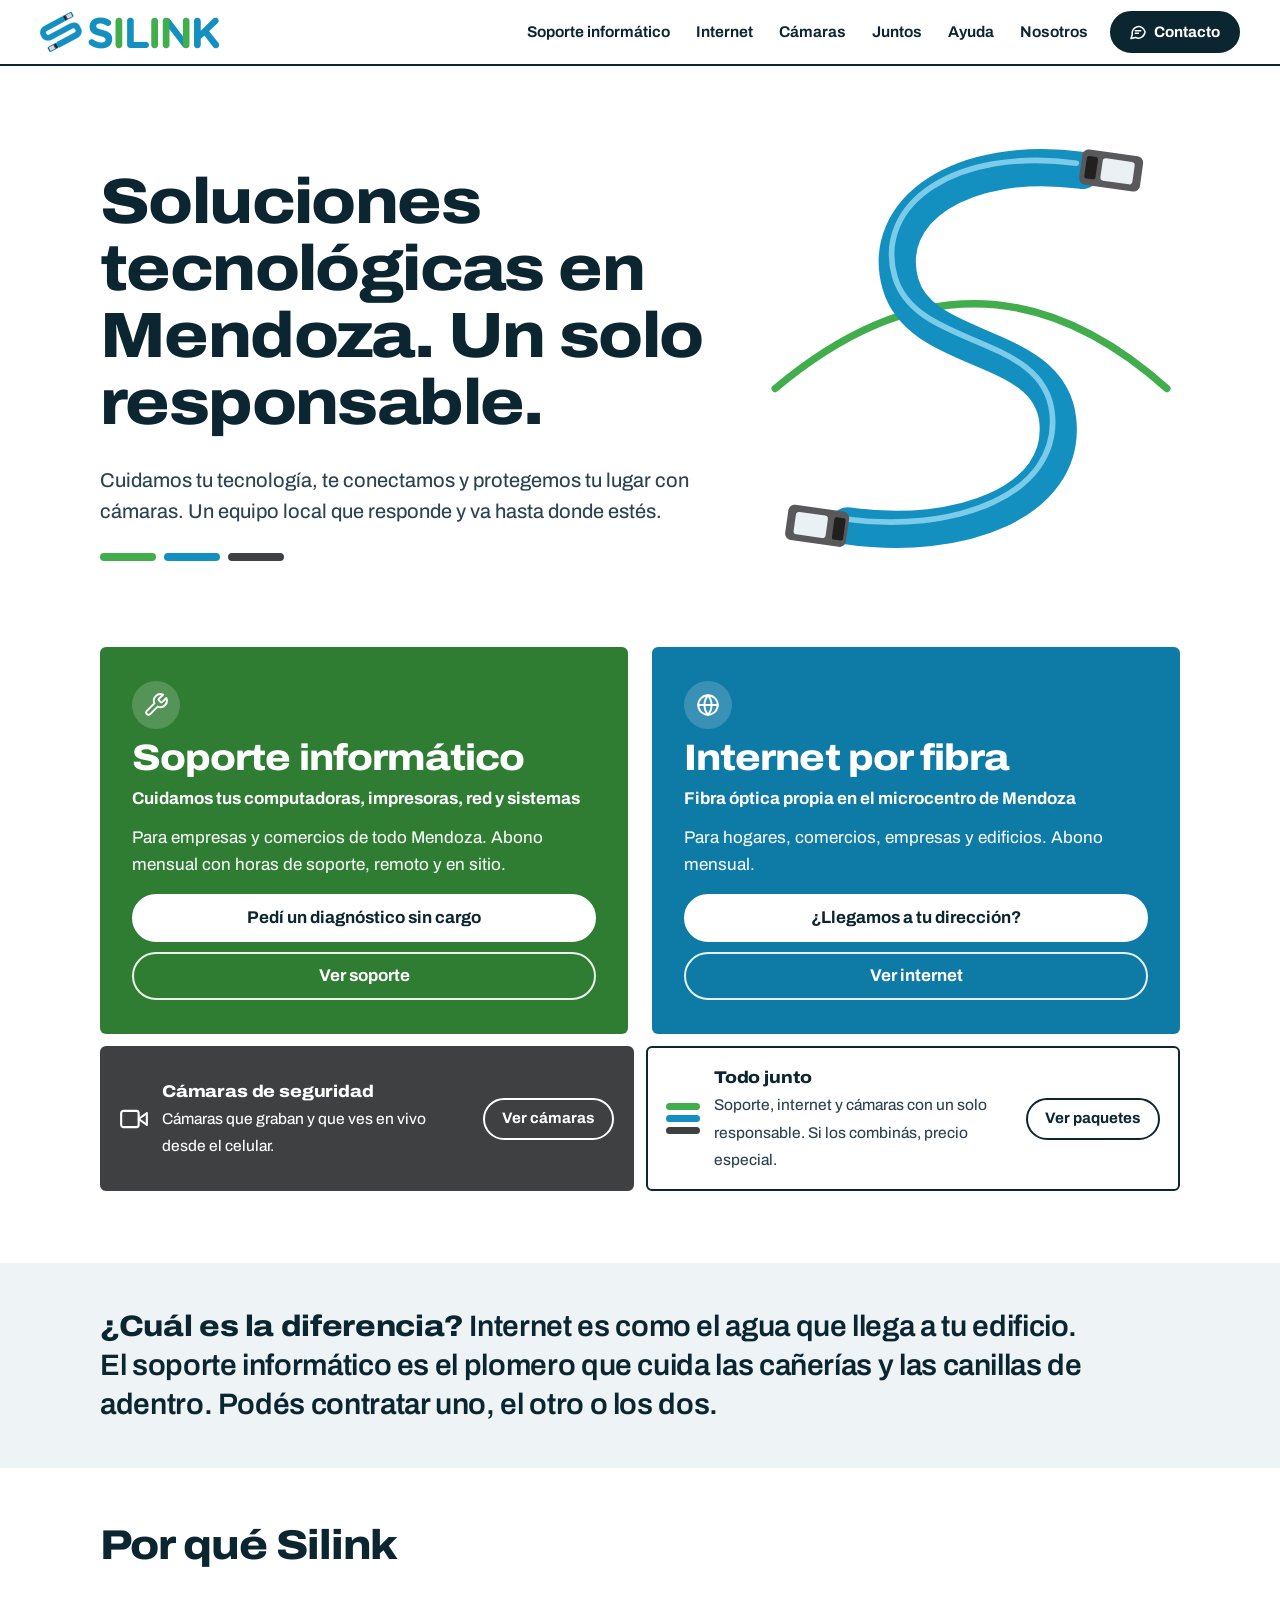
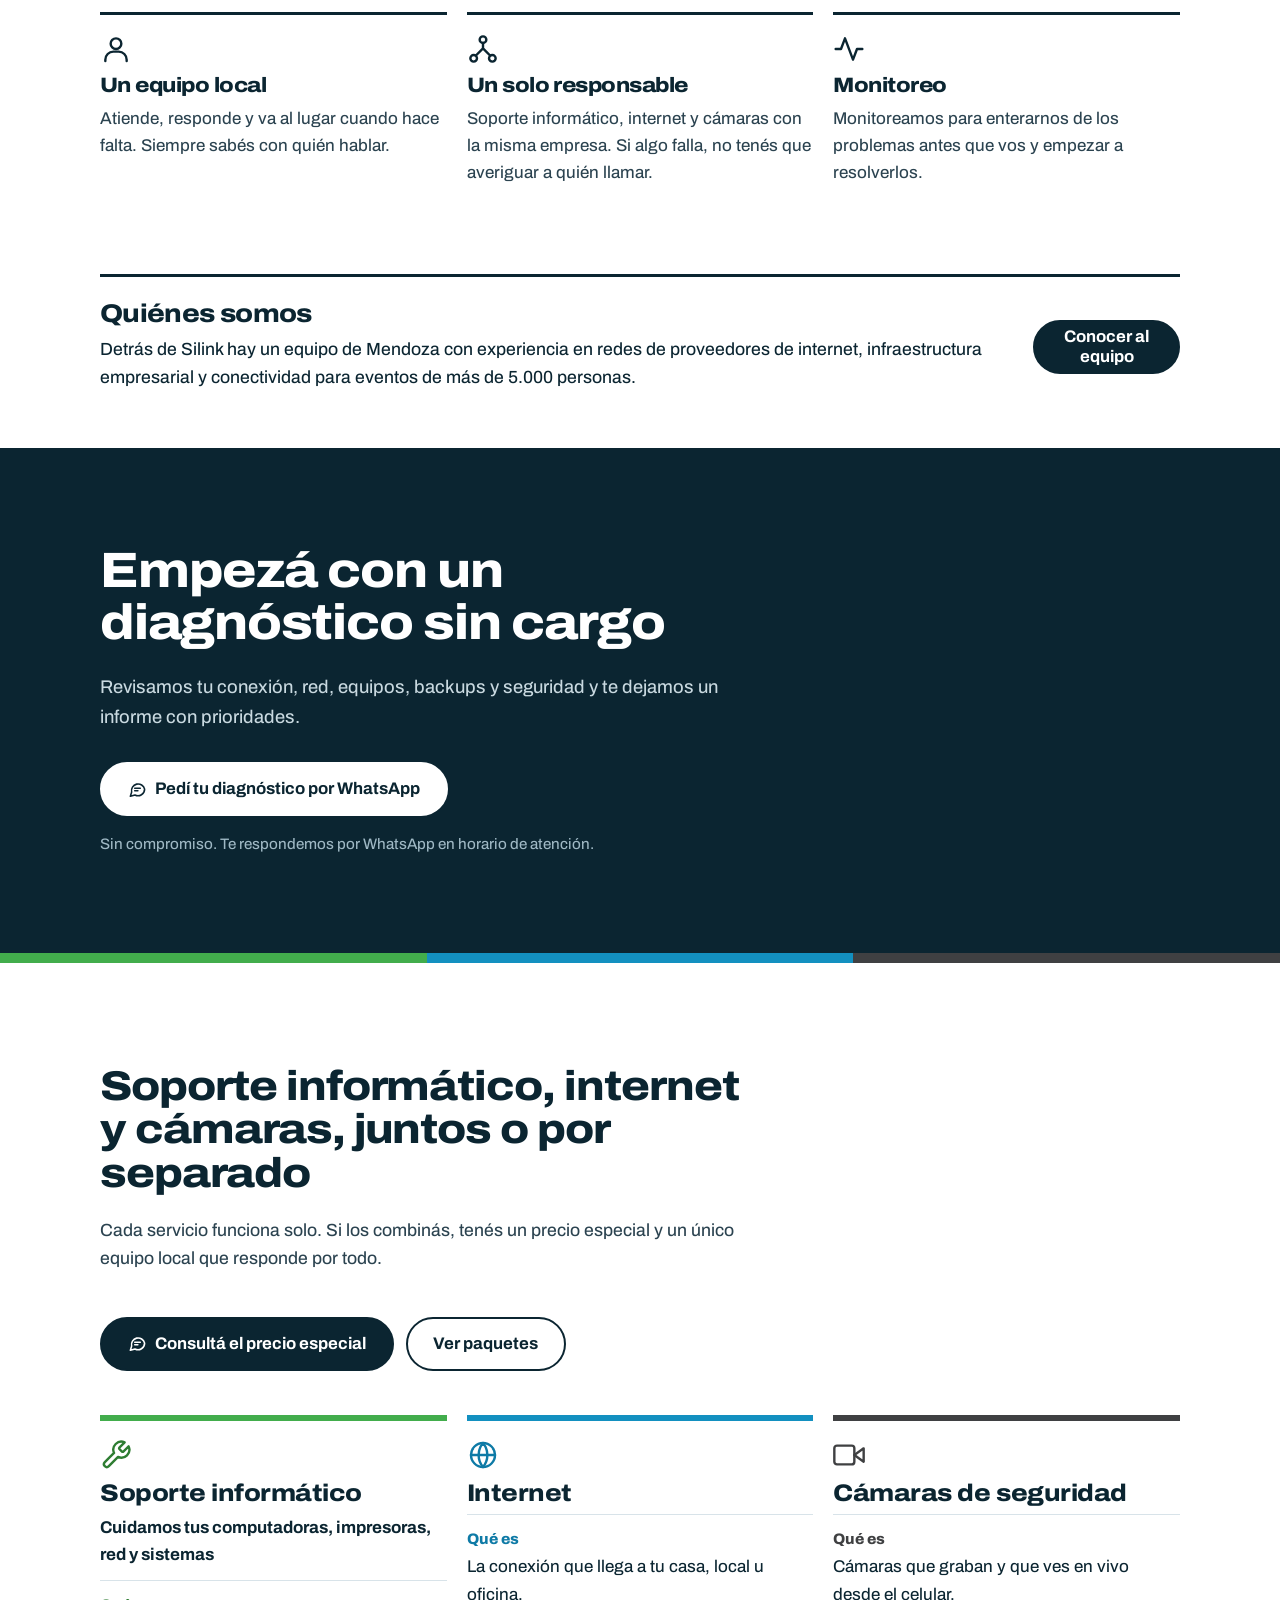
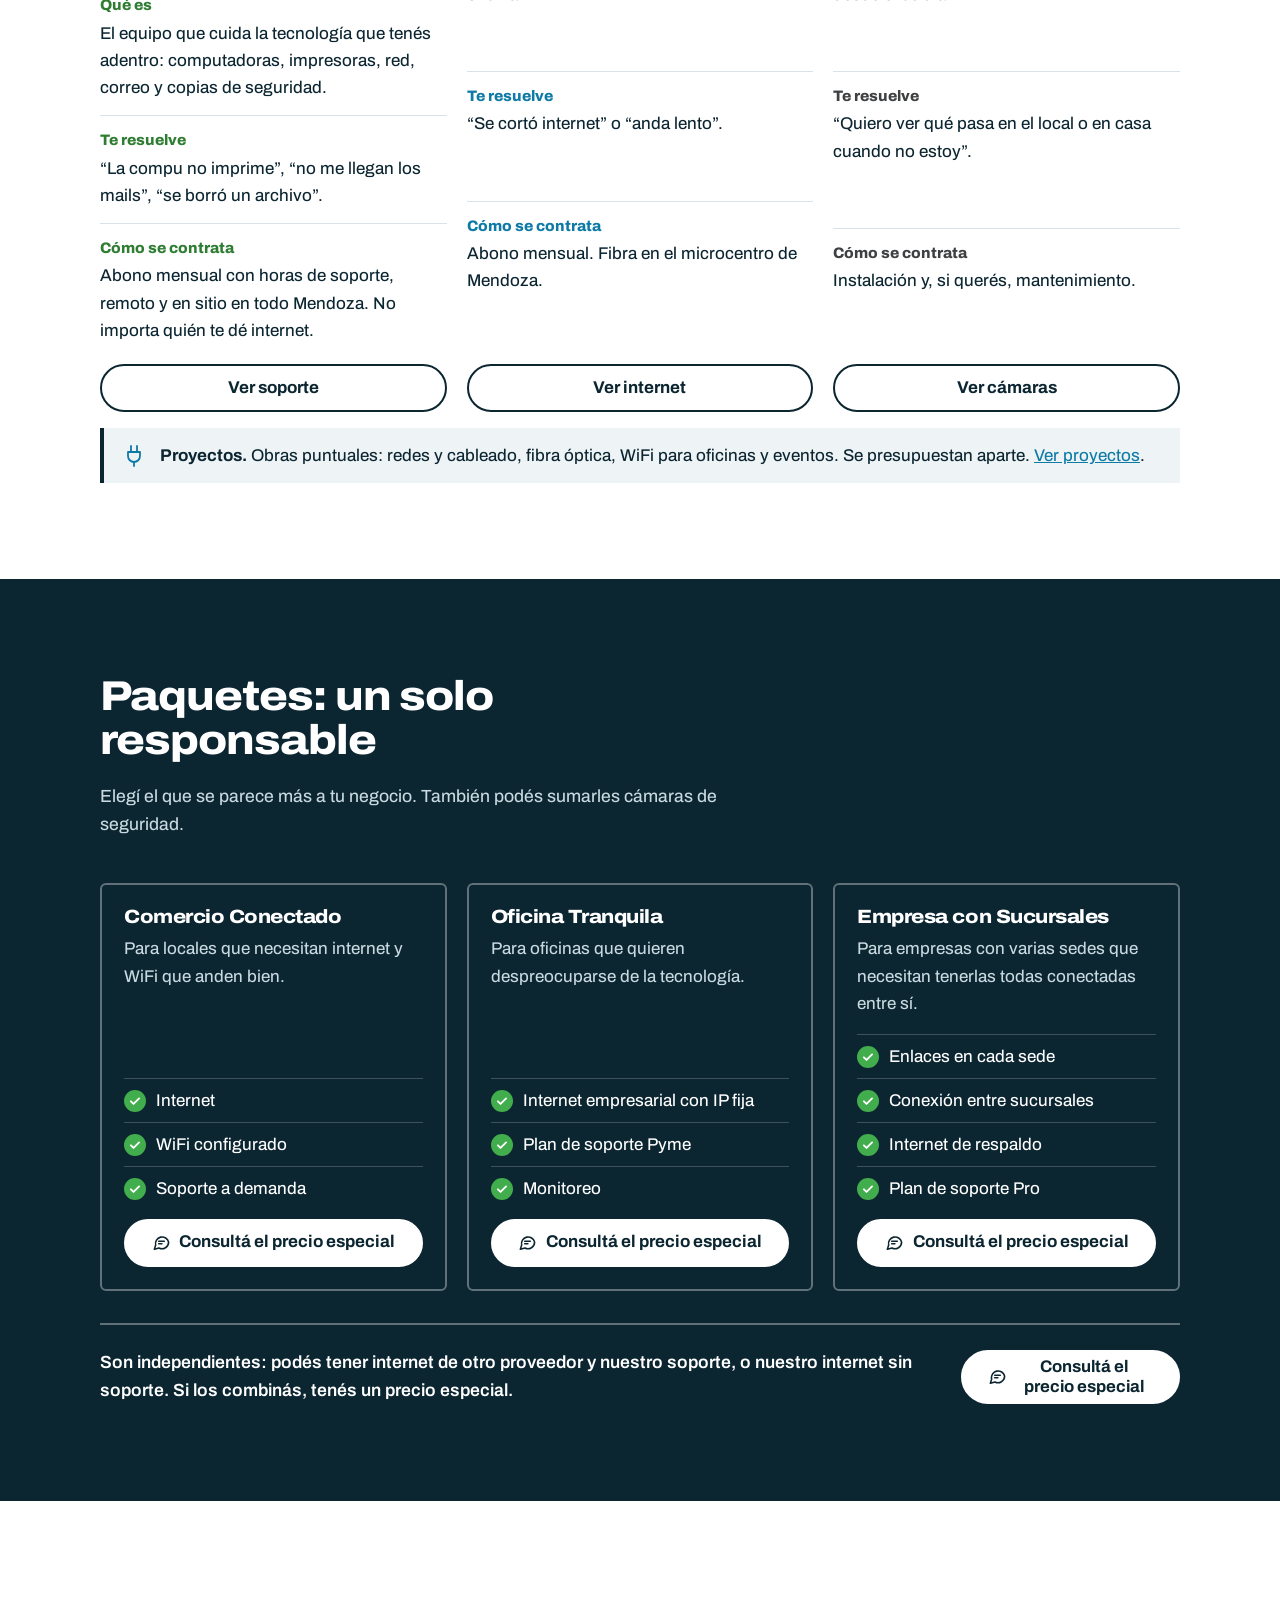
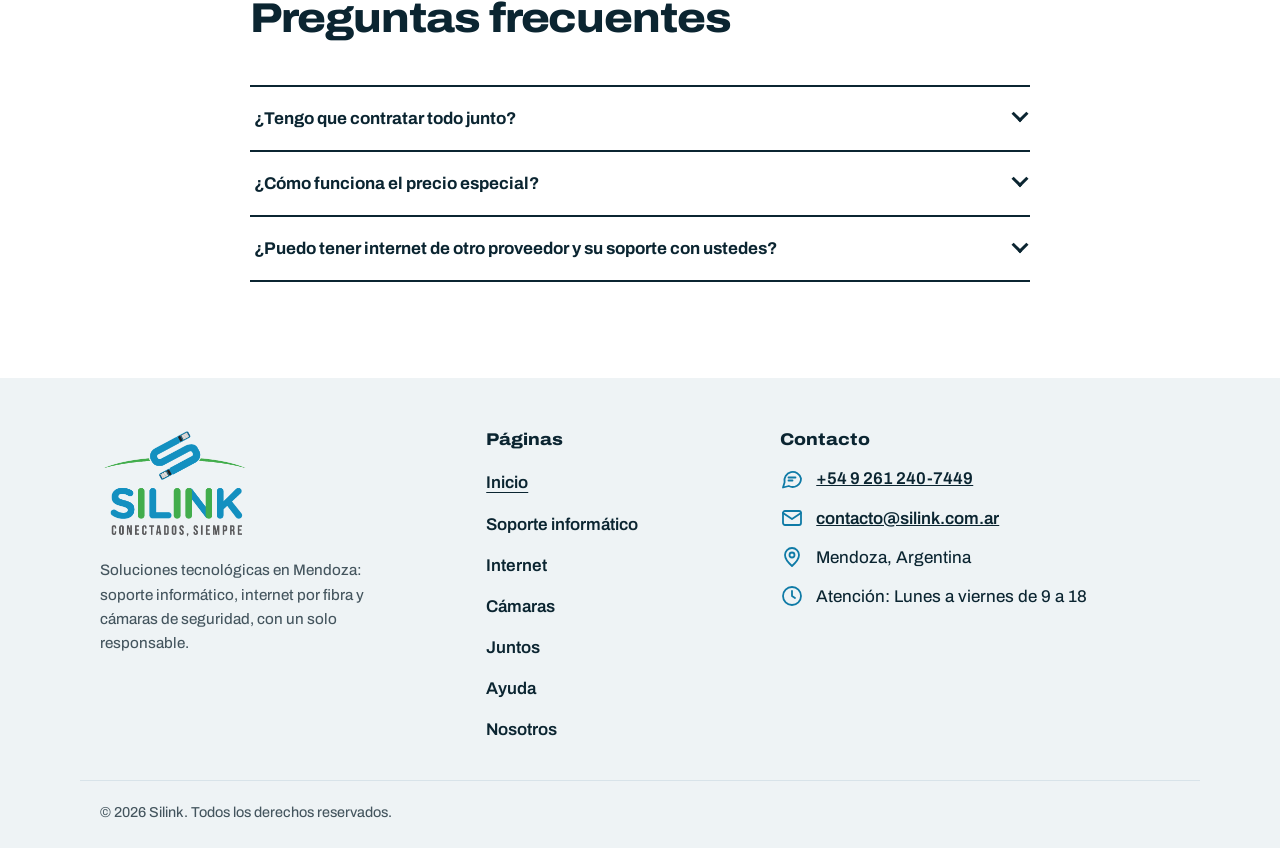
==== commit 365b5e10: "Mover el contenido de Juntos al final del Inicio La seccion Todo junto, los paquetes y sus preguntas" ====
--- a/index.html
+++ b/index.html
@@ -38,7 +38,7 @@
 <script src="js/layout.js"></script>
 
 <noscript>
-  <p class="noscript">Para usar los botones activá JavaScript, o escribinos directo por WhatsApp: <a href="https://wa.me/5492612407449">+54 9 261 240-7449</a>. Páginas: <a href="soporte.html">Soporte informático</a> · <a href="internet.html">Internet</a> · <a href="camaras.html">Cámaras</a> · <a href="juntos.html">Juntos</a> · <a href="ayuda.html">Ayuda</a> · <a href="nosotros.html">Nosotros</a>.</p>
+  <p class="noscript">Para usar los botones activá JavaScript, o escribinos directo por WhatsApp: <a href="https://wa.me/5492612407449">+54 9 261 240-7449</a>. Páginas: <a href="soporte.html">Soporte informático</a> · <a href="internet.html">Internet</a> · <a href="camaras.html">Cámaras</a> · <a href="#juntos">Juntos</a> · <a href="ayuda.html">Ayuda</a> · <a href="nosotros.html">Nosotros</a>.</p>
 </noscript>
 
 <main id="contenido">
@@ -105,7 +105,7 @@
           <div><strong>Cámaras de seguridad</strong><span>Cámaras que graban y que ves en vivo desde el celular.</span></div>
           <span class="btn btn--outline btn--sm">Ver cámaras</span>
         </a>
-        <a class="strip-link strip-link--all" href="juntos.html">
+        <a class="strip-link strip-link--all" href="#juntos">
           <span class="strand strand--stack" aria-hidden="true"><span class="strand__sup"></span><span class="strand__net"></span><span class="strand__cam"></span></span>
           <div><strong>Todo junto</strong><span>Soporte, internet y cámaras con un solo responsable. Si los combinás, precio especial.</span></div>
           <span class="btn btn--outline btn--sm">Ver paquetes</span>
@@ -170,6 +170,132 @@
     </div>
   </section>
 
+  <!-- 8. TODO JUNTO: qué hace cada servicio -->
+  <section id="juntos" class="section juntos" aria-labelledby="juntos-title">
+    <div class="strand-band" aria-hidden="true"></div>
+    <div class="container">
+      <header class="section__head">
+        <h2 id="juntos-title">Soporte informático, internet y cámaras, juntos o por separado</h2>
+        <p>Cada servicio funciona solo. Si los combinás, tenés un precio especial y un único equipo local que responde por todo.</p>
+      </header>
+      <div class="juntos__actions">
+        <a class="btn btn--wa btn--lg" data-wa="todoEnUno" data-wa-tel="internet" href="#contacto">Consultá el precio especial</a>
+        <a class="btn btn--outline btn--lg" href="#paquetes">Ver paquetes</a>
+      </div>
+
+      <div class="grid grid--stack3">
+        <article class="svc svc--sup" aria-labelledby="svc-sup">
+          <span class="icon-badge icon-badge--green"><svg class="ico"><use href="#i-wrench"/></svg></span>
+          <h3 id="svc-sup">Soporte informático</h3>
+          <p class="tagline" data-bind="textos.bajadaSoporte">Cuidamos tus computadoras, impresoras, red y sistemas</p>
+          <dl class="svc__list">
+            <div><dt>Qué es</dt><dd data-bind="textos.queEsSoporte">El equipo que cuida la tecnología que tenés adentro: computadoras, impresoras, red, correo y copias de seguridad.</dd></div>
+            <div><dt>Te resuelve</dt><dd>“La compu no imprime”, “no me llegan los mails”, “se borró un archivo”.</dd></div>
+            <div><dt>Cómo se contrata</dt><dd>Abono mensual con horas de soporte, remoto y en sitio en todo Mendoza. No importa quién te dé internet.</dd></div>
+          </dl>
+          <a class="btn btn--outline btn--block svc__link" href="soporte.html">Ver soporte</a>
+        </article>
+
+        <article class="svc svc--net" aria-labelledby="svc-net">
+          <span class="icon-badge icon-badge--blue"><svg class="ico"><use href="#i-globe"/></svg></span>
+          <h3 id="svc-net">Internet</h3>
+          <dl class="svc__list">
+            <div><dt>Qué es</dt><dd data-bind="textos.queEsInternet">La conexión que llega a tu casa, local u oficina.</dd></div>
+            <div><dt>Te resuelve</dt><dd>“Se cortó internet” o “anda lento”.</dd></div>
+            <div><dt>Cómo se contrata</dt><dd>Abono mensual. Fibra en el microcentro de Mendoza.</dd></div>
+          </dl>
+          <a class="btn btn--outline btn--block svc__link" href="internet.html">Ver internet</a>
+        </article>
+
+        <article class="svc svc--cam" aria-labelledby="svc-cam">
+          <span class="icon-badge icon-badge--blue"><svg class="ico"><use href="#i-camera"/></svg></span>
+          <h3 id="svc-cam">Cámaras de seguridad</h3>
+          <dl class="svc__list">
+            <div><dt>Qué es</dt><dd data-bind="textos.queEsCamaras">Cámaras que graban y que ves en vivo desde el celular.</dd></div>
+            <div><dt>Te resuelve</dt><dd>“Quiero ver qué pasa en el local o en casa cuando no estoy”.</dd></div>
+            <div><dt>Cómo se contrata</dt><dd>Instalación y, si querés, mantenimiento.</dd></div>
+          </dl>
+          <a class="btn btn--outline btn--block svc__link" href="camaras.html">Ver cámaras</a>
+        </article>
+      </div>
+
+      <div class="projects-strip">
+        <svg class="ico" aria-hidden="true"><use href="#i-cable"/></svg>
+        <p><strong>Proyectos.</strong> Obras puntuales: redes y cableado, fibra óptica, WiFi para oficinas y eventos. Se presupuestan aparte. <a href="soporte.html#proyectos">Ver proyectos</a>.</p>
+      </div>
+    </div>
+  </section>
+
+  <!-- 9. PAQUETES -->
+  <section id="paquetes" class="section section--dark" aria-labelledby="paquetes-title">
+    <div class="container">
+      <header class="section__head">
+        <h2 id="paquetes-title">Paquetes: un solo responsable</h2>
+        <p>Elegí el que se parece más a tu negocio. También podés sumarles cámaras de seguridad.</p>
+      </header>
+      <div class="grid grid--stack3">
+        <article class="card bundle card--action">
+          <h3>Comercio Conectado</h3>
+          <p class="bundle__for">Para locales que necesitan internet y WiFi que anden bien.</p>
+          <ul class="checklist">
+            <li>Internet</li>
+            <li>WiFi configurado</li>
+            <li>Soporte a demanda</li>
+          </ul>
+          <a class="btn btn--wa btn--block" data-wa="paqueteComercio" data-wa-tel="internet" aria-label="Consultá el precio especial del paquete Comercio Conectado" href="#contacto">Consultá el precio especial</a>
+        </article>
+        <article class="card bundle card--action">
+          <h3>Oficina Tranquila</h3>
+          <p class="bundle__for">Para oficinas que quieren despreocuparse de la tecnología.</p>
+          <ul class="checklist">
+            <li>Internet empresarial con IP fija</li>
+            <li>Plan de soporte Pyme</li>
+            <li>Monitoreo</li>
+          </ul>
+          <a class="btn btn--wa btn--block" data-wa="paqueteOficina" data-wa-tel="internet" aria-label="Consultá el precio especial del paquete Oficina Tranquila" href="#contacto">Consultá el precio especial</a>
+        </article>
+        <article class="card bundle card--action">
+          <h3>Empresa con Sucursales</h3>
+          <p class="bundle__for">Para empresas con varias sedes que necesitan tenerlas todas conectadas entre sí.</p>
+          <ul class="checklist">
+            <li>Enlaces en cada sede</li>
+            <li>Conexión entre sucursales</li>
+            <li>Internet de respaldo</li>
+            <li>Plan de soporte Pro</li>
+          </ul>
+          <a class="btn btn--wa btn--block" data-wa="paqueteSucursales" data-wa-tel="internet" aria-label="Consultá el precio especial del paquete Empresa con Sucursales" href="#contacto">Consultá el precio especial</a>
+        </article>
+      </div>
+      <div class="bundle__foot">
+        <p>Son independientes: podés tener internet de otro proveedor y nuestro soporte, o nuestro internet sin soporte. Si los combinás, tenés un precio especial.</p>
+        <a class="btn btn--wa btn--lg" data-wa="todoEnUno" data-wa-tel="internet" href="#contacto">Consultá el precio especial</a>
+      </div>
+    </div>
+  </section>
+
+  <!-- 10. PREGUNTAS FRECUENTES -->
+  <section id="preguntas" class="section" aria-labelledby="faq-title">
+    <div class="container container--narrow">
+      <header class="section__head">
+        <h2 id="faq-title">Preguntas frecuentes</h2>
+      </header>
+      <div class="faq">
+        <details>
+          <summary>¿Tengo que contratar todo junto?</summary>
+          <p>No. Soporte informático, internet y cámaras se pueden contratar por separado o juntos. Si los combinás, tenés un precio especial.</p>
+        </details>
+        <details>
+          <summary>¿Cómo funciona el precio especial?</summary>
+          <p>Contanos qué necesitás y te armamos una propuesta con los servicios que quieras combinar. Todavía no publicamos precios de los paquetes: se definen según cada caso.</p>
+        </details>
+        <details>
+          <summary>¿Puedo tener internet de otro proveedor y su soporte con ustedes?</summary>
+          <p>Sí. El soporte informático funciona con cualquier proveedor de internet.</p>
+        </details>
+      </div>
+    </div>
+  </section>
+
 </main>
 
 <script src="js/config.js"></script>
--- a/css/marca.css
+++ b/css/marca.css
@@ -172,7 +172,12 @@
 /* Héroe de página interna: franja del color del servicio arriba */
 .v2 .hero--page { padding: 44px 0 44px; background: #fff; }
 .v2 .hero--page::before { content: ""; position: absolute; inset: 0 0 auto 0; height: 10px; background: var(--accent); }
-body.v2[data-page="juntos"] .hero--page::before { background: linear-gradient(90deg, var(--sup-logo) 0 33.34%, var(--net-logo) 33.34% 66.67%, var(--cam) 66.67%); }
+/* Franja de las tres líneas: abre la sección "Todo junto" del Inicio */
+.v2 .strand-band { position: absolute; inset: 0 0 auto 0; height: 10px; background: linear-gradient(90deg, var(--sup-logo) 0 33.34%, var(--net-logo) 33.34% 66.67%, var(--cam) 66.67%); }
+.v2 .juntos { position: relative; padding: 80px 0 64px; }
+.v2 .juntos__actions { display: flex; flex-direction: column; gap: 12px; margin: 0 0 44px; }
+@media (min-width: 560px) { .v2 .juntos__actions { flex-direction: row; flex-wrap: wrap; } }
+@media (min-width: 960px) { .v2 .juntos { padding: 112px 0 96px; } }
 .v2 .hero--page .hero__copy { max-width: 880px; }
 .v2 .hero--page h1 { font-size: clamp(2rem, 7.2vw, 3.5rem); }
 @media (min-width: 960px) { .v2 .hero--page { padding: 76px 0 72px; } }
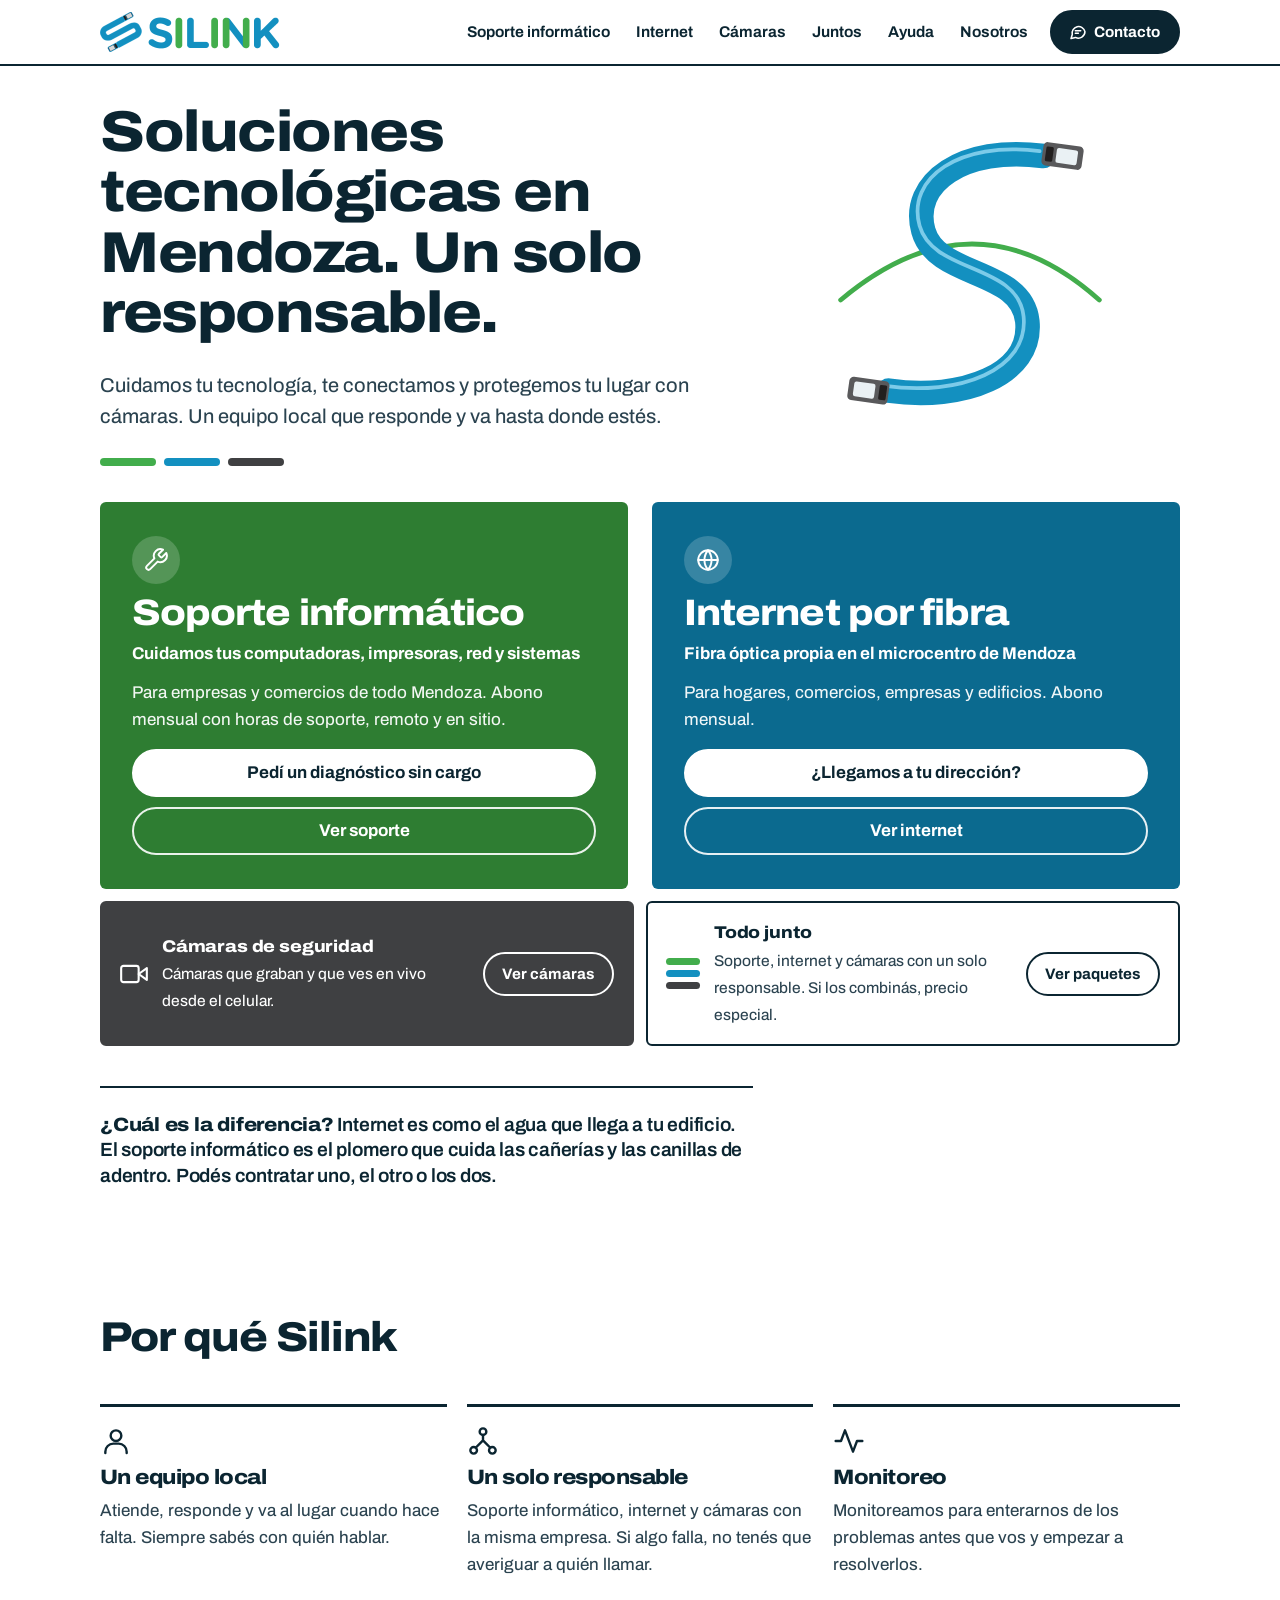
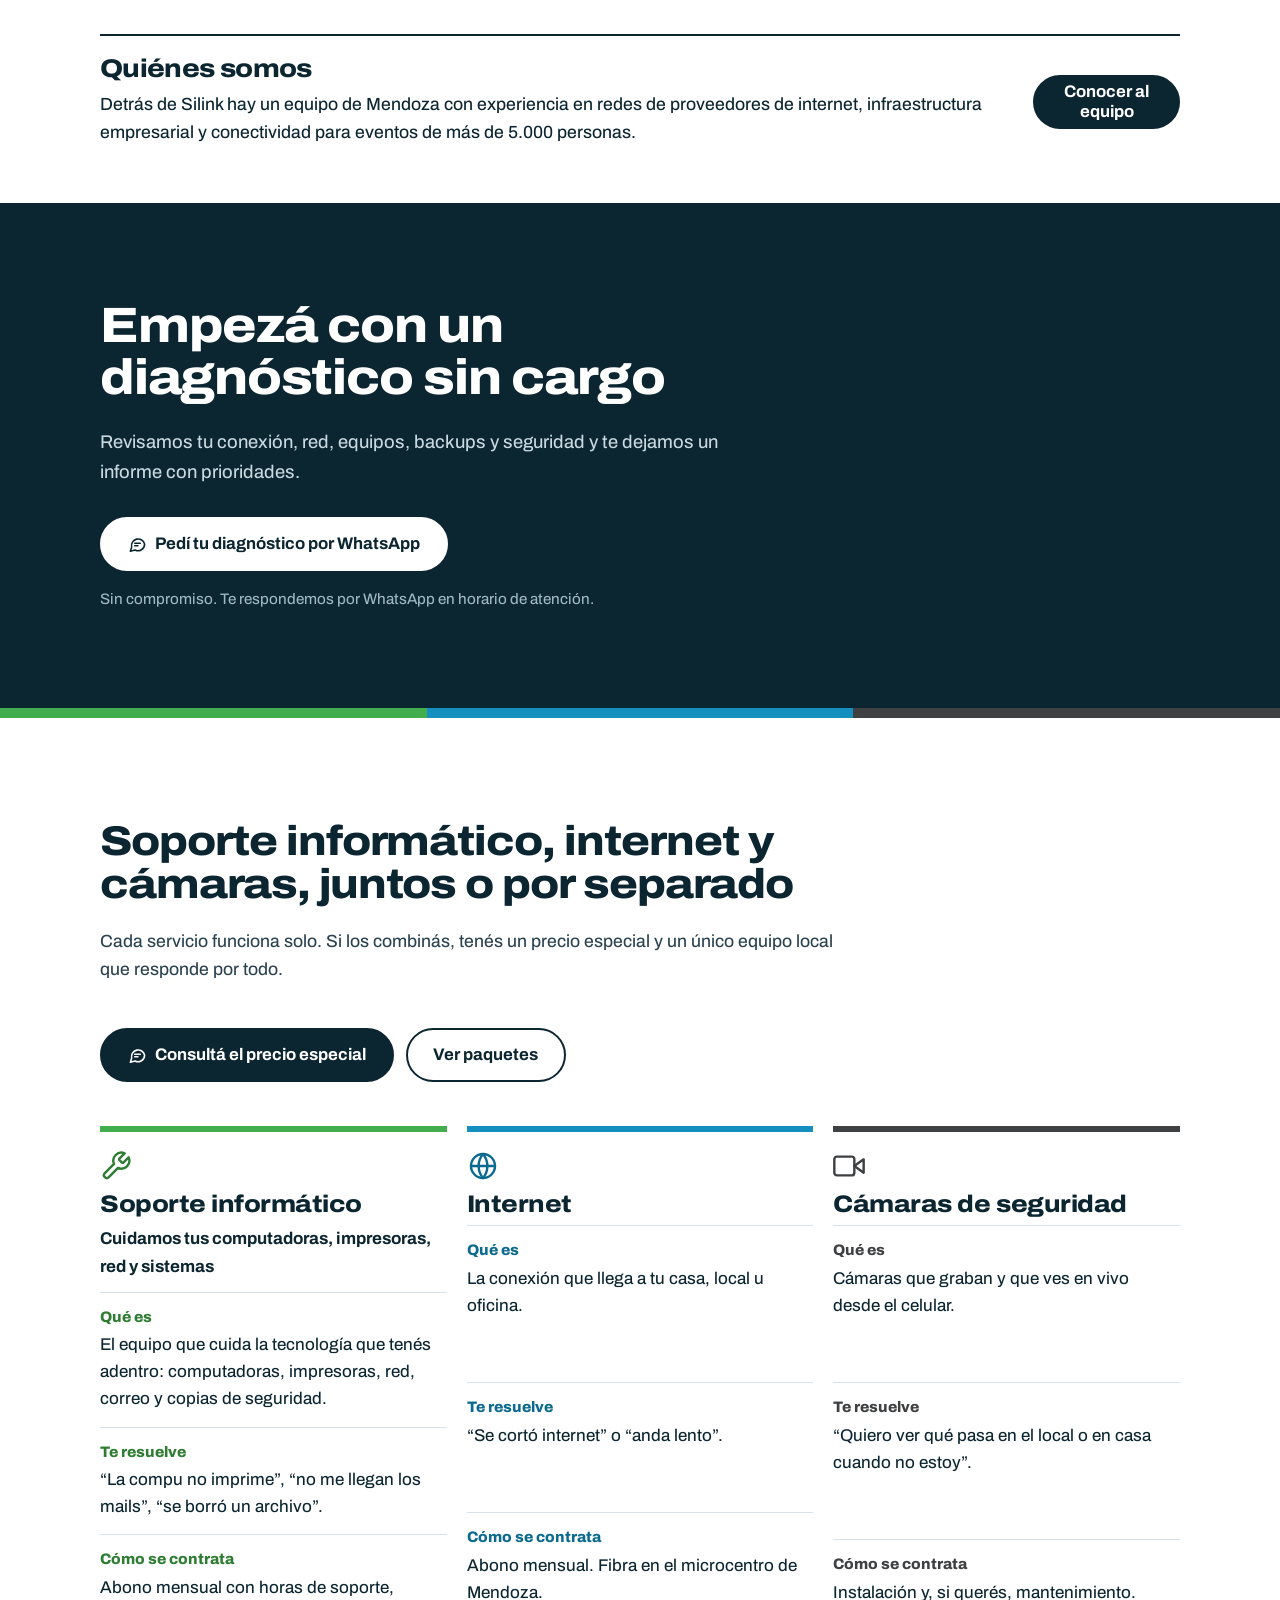
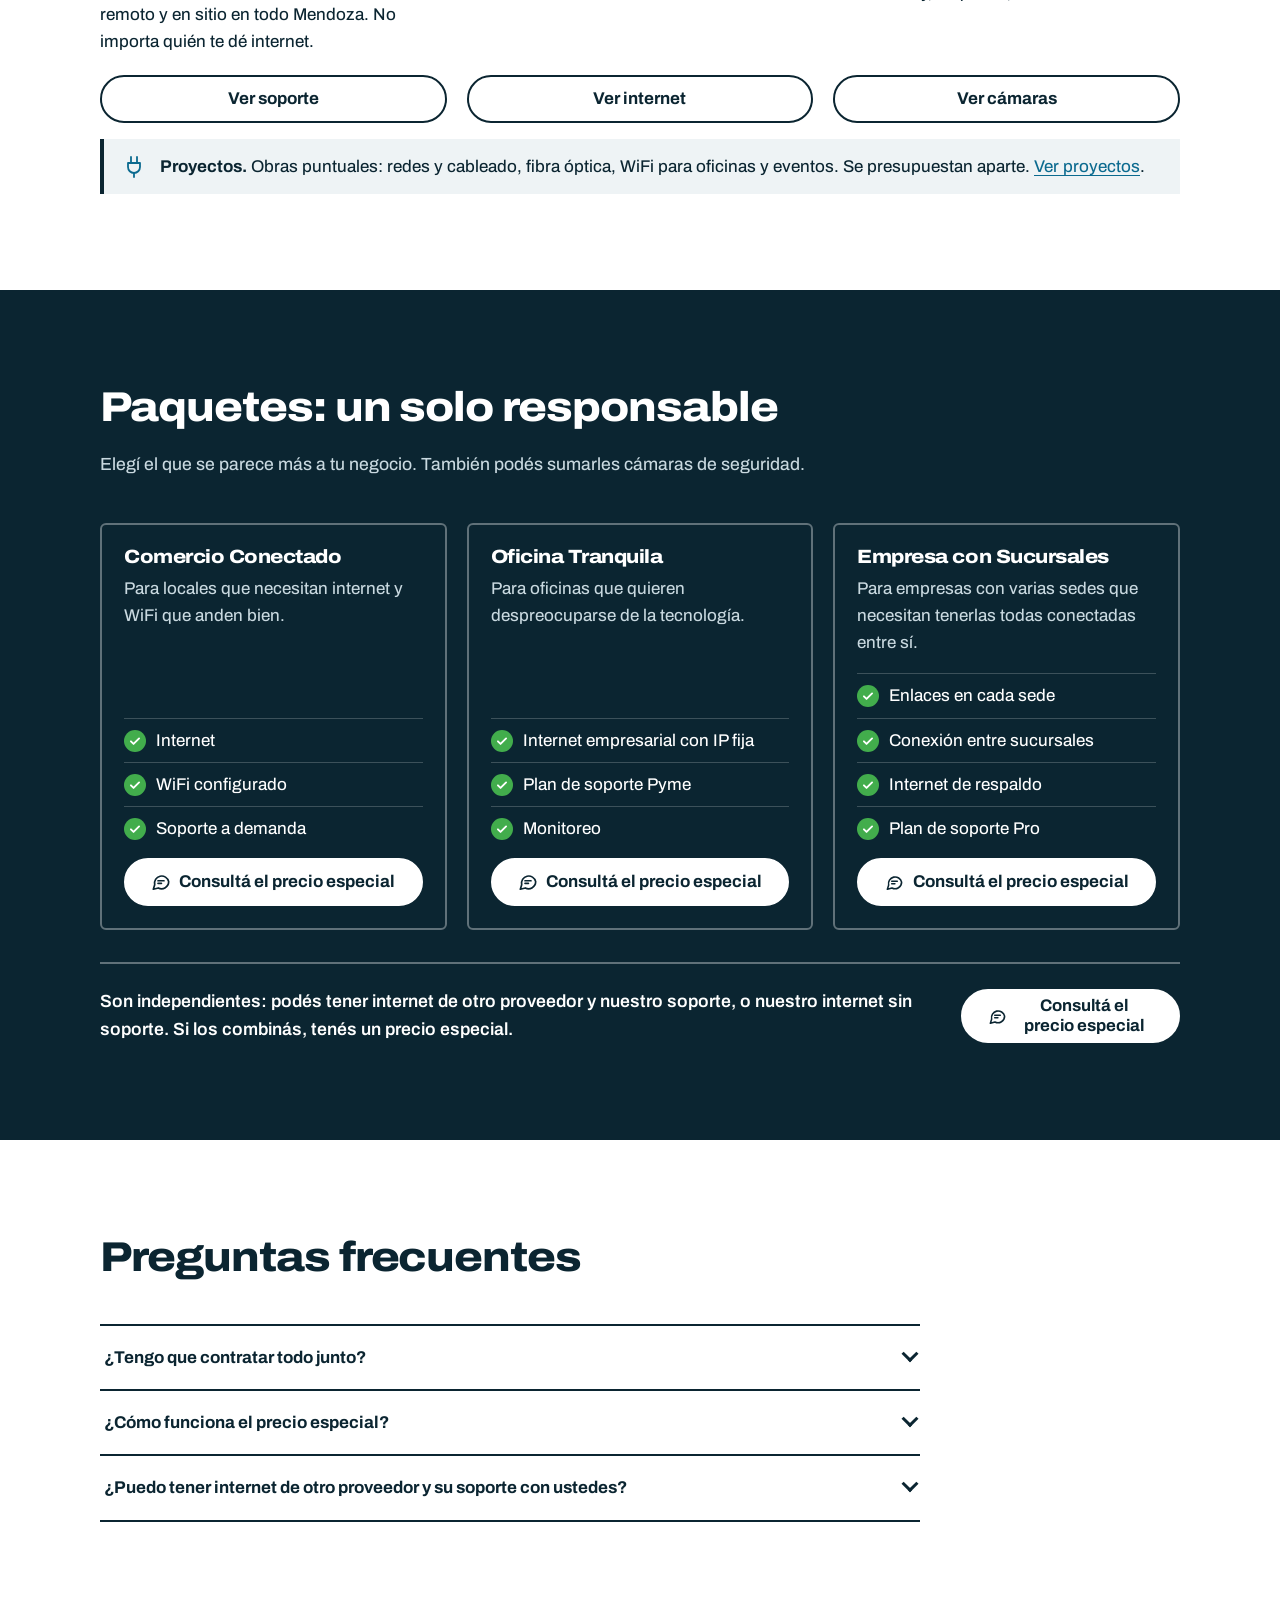
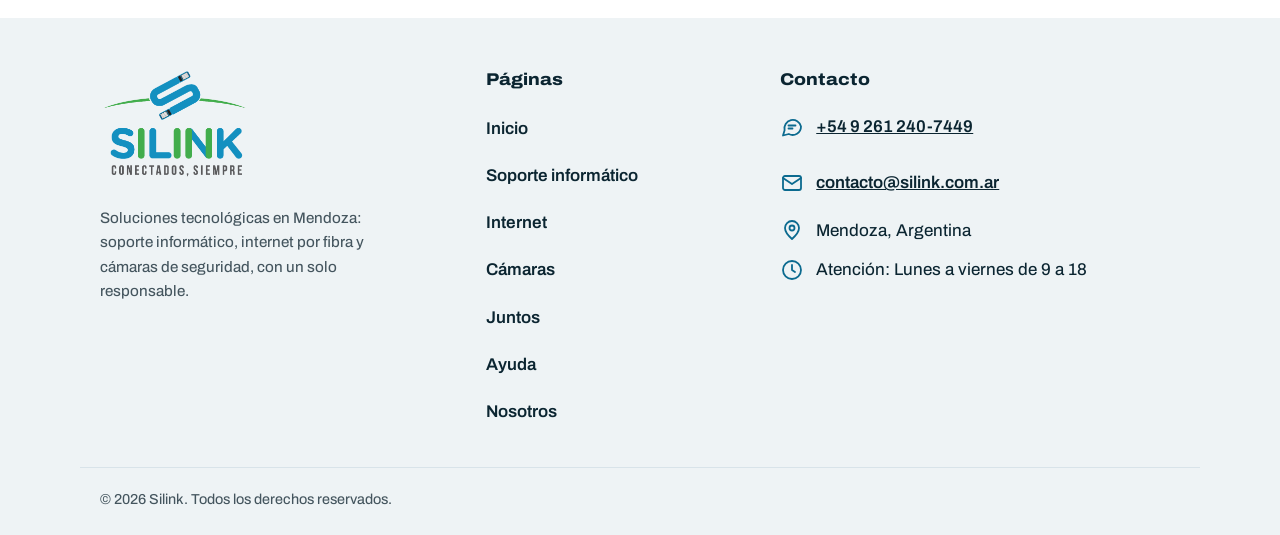
==== commit bed65e5a: "Revision de calidad: contraste, toque, Inicio compacto, Ayuda en dos bloques y micro-interacciones C" ====
--- a/index.html
+++ b/index.html
@@ -111,13 +111,9 @@
           <span class="btn btn--outline btn--sm">Ver paquetes</span>
         </a>
       </div>
-    </div>
-  </section>
-
-  <!-- 3. LA DIFERENCIA -->
-  <section class="analogy-band" aria-label="La diferencia entre internet y soporte informático">
-    <div class="container">
-      <p><strong>¿Cuál es la diferencia?</strong> Internet es como el agua que llega a tu edificio. El soporte informático es el plomero que cuida las cañerías y las canillas de adentro. Podés contratar uno, el otro o los dos.</p>
+
+      <!-- La diferencia -->
+      <p class="analogy"><strong>¿Cuál es la diferencia?</strong> Internet es como el agua que llega a tu edificio. El soporte informático es el plomero que cuida las cañerías y las canillas de adentro. Podés contratar uno, el otro o los dos.</p>
     </div>
   </section>
 
@@ -144,15 +140,11 @@
           <p>Monitoreamos para enterarnos de los problemas antes que vos y empezar a resolverlos.</p>
         </article>
       </div>
-    </div>
-  </section>
-
-  <!-- 5. NOSOTROS (adelanto) -->
-  <section id="nosotros-adelanto" class="section section--soft" aria-labelledby="adelanto-title">
-    <div class="container">
-      <div class="services-close">
+
+      <!-- Quiénes somos (adelanto) -->
+      <div id="nosotros-adelanto" class="services-close">
         <div>
-          <h2 id="adelanto-title" class="adelanto__title">Quiénes somos</h2>
+          <h3 id="adelanto-title" class="adelanto__title">Quiénes somos</h3>
           <p>Detrás de Silink hay un equipo de Mendoza con experiencia en redes de proveedores de internet, infraestructura empresarial y conectividad para eventos de más de 5.000 personas.</p>
         </div>
         <a class="btn btn--blue btn--lg" href="nosotros.html">Conocer al equipo</a>
--- a/css/styles.css
+++ b/css/styles.css
@@ -6,7 +6,7 @@
 :root {
   /* Marca */
   --blue: #1390C0;          /* azul del logo (decorativo, fondos grandes) */
-  --blue-700: #0E7AA6;      /* azul para texto y botones: contraste AA sobre blanco */
+  --blue-700: #0B6A8F;      /* azul para texto y botones: contraste AA también sobre franjas grises */
   --blue-900: #0A2533;      /* azul marino para titulares y secciones oscuras */
   --blue-800: #0E4560;
   --green: #42AD4C;         /* acento del logo: botones de WhatsApp */
@@ -124,7 +124,7 @@
 .nav a:not(.btn) { display: block; padding: 10px 4px; color: var(--ink); text-decoration: none; font-weight: 600; }
 .nav a:not(.btn):hover { color: var(--blue-700); text-decoration: underline; text-underline-offset: 4px; }
 
-@media (max-width: 959px) {
+@media (max-width: 999px) {
   .js .nav-toggle { display: inline-flex; }
   .js .nav {
     display: none; position: absolute; left: 0; right: 0; top: 100%;
@@ -138,7 +138,7 @@
   .js .nav__cta { margin-top: 16px; }
   .js .nav__cta .btn { width: 100%; min-height: 50px; }
 }
-@media (min-width: 960px) {
+@media (min-width: 1000px) {
   .nav { width: auto; }
   .nav ul { align-items: center; gap: 4px 18px; flex-wrap: nowrap; }
   .nav a:not(.btn) { font-size: .97rem; }
@@ -365,11 +365,11 @@
 .footer__list a { color: var(--ink); font-weight: 600; }
 .footer__legal { margin: 32px auto 0; padding-top: 20px; border-top: 1px solid var(--line); font-size: .9rem; color: var(--muted); }
 @media (min-width: 760px) { .footer__inner { grid-template-columns: 1.1fr .8fr 1.3fr; gap: 48px; align-items: start; } }
-@media (max-width: 959px) { .footer { padding-bottom: 96px; } }
+@media (max-width: 999px) { .footer { padding-bottom: 96px; } }
 
 /* ---------- Botón flotante de WhatsApp (solo mobile) ---------- */
 .fab { display: none; }
-@media (max-width: 959px) {
+@media (max-width: 999px) {
   .js .fab {
     display: grid; place-items: center;
     position: fixed; z-index: 40;
--- a/css/marca.css
+++ b/css/marca.css
@@ -7,7 +7,7 @@
 body.v2 {
   --ink: #0B2531;          /* texto y botones */
   --mist: #EEF3F5;         /* franjas */
-  --net: #0E7AA6;         /* Internet (profundo, cumple AA con texto blanco) */
+  --net: #0B6A8F;         /* Internet (profundo, cumple AA sobre blanco y sobre franjas grises) */
   --net-logo: #1390C0;    /* azul del logo: solo ilustración */
   --sup: #2E7D32;         /* Soporte informático (profundo) */
   --sup-logo: #42AD4C;    /* verde del logo: solo ilustración */
@@ -130,7 +130,7 @@
 .v2 #por-que .card h3 { font-size: 1.3rem; }
 
 /* ---------- Quiénes somos: adelanto ---------- */
-.v2 #nosotros-adelanto { padding: 0 0 56px; background: #fff; }
+.v2 #nosotros-adelanto { margin-top: 56px; }
 .v2 #nosotros-adelanto .services-close { padding: 24px 0 0; background: none; border: 0; border-top: 3px solid var(--ink); border-radius: 0; }
 .v2 .adelanto__title { font-size: 1.6rem; }
 /* El azul significa Internet: los botones de navegación general van en Tinta */
@@ -172,6 +172,65 @@
 /* Héroe de página interna: franja del color del servicio arriba */
 .v2 .hero--page { padding: 44px 0 44px; background: #fff; }
 .v2 .hero--page::before { content: ""; position: absolute; inset: 0 0 auto 0; height: 10px; background: var(--accent); }
+/* Héroe con ilustración (Soporte): texto a la izquierda, PC + servidor a la derecha */
+.v2 .hero--art .hero__inner { display: grid; gap: 28px; align-items: center; }
+.v2 .hero__art { display: grid; place-items: center; }
+.v2 .hero__art svg { width: 100%; max-width: 360px; height: auto; }
+@media (min-width: 900px) {
+  .v2 .hero--art .hero__inner { grid-template-columns: 1.1fr .9fr; gap: 32px; }
+  .v2 .hero__art svg { max-width: 580px; }
+}
+
+/* Una sola secuencia, cuando la ilustración entra en pantalla (clase is-play, puesta por main.js):
+   aparecen los equipos, se conecta el cable y el aviso queda resuelto.
+   Sin JavaScript o con "reducir movimiento" se ve directamente el estado final (resuelto). */
+.v2 .art-anim .sg { transform-box: fill-box; transform-origin: left center; }
+.v2 .art-anim .sw { opacity: 0; }
+.js .v2 .art-anim .sf { opacity: 0; animation: sup-fade .5s var(--d, 0s) forwards paused; }
+.js .v2 .art-anim .sd { stroke-dasharray: 1 1.1; stroke-dashoffset: 1.1; animation: sup-draw var(--t, .6s) var(--d, 0s) cubic-bezier(.4, 0, .2, 1) forwards paused; }
+.js .v2 .art-anim .sg { transform: scaleX(0); animation: sup-grow .35s var(--d, 0s) cubic-bezier(.3, 0, .2, 1) forwards paused; }
+.js .v2 .art-anim .sw { animation: sup-warn 1.9s 1s forwards paused; }
+/* Cartel rojo "Error": aparece con un pequeño salto y se va cuando el aviso se resuelve */
+.v2 .art-anim .se { opacity: 0; transform-box: fill-box; transform-origin: center; }
+.js .v2 .art-anim .se { animation: sup-banner var(--t, 1.55s) var(--d, 1.35s) forwards paused; }
+/* Luces del servidor: rojas con halo que late (error) y verdes al resolverse */
+.v2 .art-anim .sh { opacity: 0; }
+.js .v2 .art-anim .sl { opacity: 0; fill: #E5484D; animation: sup-fade .4s var(--d, 0s) forwards paused, sup-blink .25s calc(var(--d, 0s) + .5s) 4 alternate paused, sup-led .3s var(--g, 3s) forwards paused; }
+.js .v2 .art-anim .sh { animation: sup-halo .4s var(--d, 0s) forwards paused, sup-pulse .25s calc(var(--d, 0s) + .5s) 4 alternate paused, sup-halo-off .3s var(--g, 3s) forwards paused; }
+.js .v2 .art-anim.is-play .sf, .js .v2 .art-anim.is-play .sd, .js .v2 .art-anim.is-play .sg, .js .v2 .art-anim.is-play .sw, .js .v2 .art-anim.is-play .sl, .js .v2 .art-anim.is-play .sh, .js .v2 .art-anim.is-play .se { animation-play-state: running; }
+.v2 .art-anim .sp { transform-box: fill-box; transform-origin: center; }
+.v2 .art-anim .sy { transform-box: fill-box; transform-origin: 50% 0; }
+.js .v2 .art-anim .sp { opacity: 0; animation: sup-pop .45s var(--d, 0s) cubic-bezier(.3, 0, .2, 1) forwards paused; }
+.js .v2 .art-anim .sy { transform: scaleY(0); animation: sup-reveal .6s var(--d, 0s) cubic-bezier(.3, 0, .2, 1) forwards paused; }
+.js .v2 .art-anim .sk { fill: #C7D3D9; animation: sup-lit .4s var(--d, 0s) forwards paused; }
+.js .v2 .art-anim .sr { opacity: 0; animation: sup-fade .2s var(--d, 0s) forwards paused, sup-blink .3s calc(var(--d, 0s) + .3s) 6 alternate paused; }
+.js .v2 .art-anim.is-play .sp, .js .v2 .art-anim.is-play .sy, .js .v2 .art-anim.is-play .sk, .js .v2 .art-anim.is-play .sr { animation-play-state: running; }
+@keyframes sup-pop { from { opacity: 0; transform: scale(.7); } to { opacity: 1; transform: scale(1); } }
+@keyframes sup-reveal { to { transform: scaleY(1); } }
+@keyframes sup-lit { to { fill: #1390C0; } }
+@keyframes sup-fade { to { opacity: 1; } }
+@keyframes sup-draw { to { stroke-dashoffset: 0; } }
+@keyframes sup-grow { to { transform: scaleX(1); } }
+@keyframes sup-warn { 0% { opacity: 0; } 20%, 80% { opacity: 1; } 100% { opacity: 0; } }
+@keyframes sup-banner { 0% { opacity: 0; transform: scale(.7); } 14% { opacity: 1; transform: scale(1.06); } 22% { opacity: 1; transform: scale(1); } 85% { opacity: 1; } 100% { opacity: 0; } }
+@keyframes sup-blink { from { opacity: 1; } to { opacity: .25; } }
+@keyframes sup-led { to { fill: #42AD4C; } }
+@keyframes sup-halo { to { opacity: .3; } }
+@keyframes sup-pulse { from { opacity: .3; } to { opacity: .08; } }
+@keyframes sup-halo-off { to { opacity: 0; } }
+@media (prefers-reduced-motion: reduce) {
+  .js .v2 .art-anim .sf { opacity: 1; animation: none; }
+  .js .v2 .art-anim .sd { stroke-dasharray: none; stroke-dashoffset: 0; animation: none; }
+  .js .v2 .art-anim .sg { transform: none; animation: none; }
+  .js .v2 .art-anim .sw { opacity: 0; animation: none; }
+  .js .v2 .art-anim .sl { opacity: 1; fill: #42AD4C; animation: none; }
+  .js .v2 .art-anim .sh { opacity: 0; animation: none; }
+  .js .v2 .art-anim .se { opacity: 0; animation: none; }
+  .js .v2 .art-anim .sp { opacity: 1; animation: none; }
+  .js .v2 .art-anim .sy { transform: none; animation: none; }
+  .js .v2 .art-anim .sk { fill: #1390C0; animation: none; }
+  .js .v2 .art-anim .sr { opacity: 1; animation: none; }
+}
 /* Franja de las tres líneas: abre la sección "Todo junto" del Inicio */
 .v2 .strand-band { position: absolute; inset: 0 0 auto 0; height: 10px; background: linear-gradient(90deg, var(--sup-logo) 0 33.34%, var(--net-logo) 33.34% 66.67%, var(--cam) 66.67%); }
 .v2 .juntos { position: relative; padding: 80px 0 64px; }
@@ -289,4 +348,79 @@
 .v2 .about { background: var(--ink); border-radius: 6px; }
 .v2 .about__avatar { background: var(--net-logo); font-stretch: 112%; }
 .v2 .footer__h { color: var(--ink); font-stretch: 112%; font-weight: 800; }
-.v2 .footer__nav a[aria-current="page"] { color: var(--ink); text-decoration-color: var(--ink); }+.v2 .footer__nav a[aria-current="page"] { color: var(--ink); text-decoration-color: var(--ink); }
+
+/* ==========================================================================
+   Alineación y centrado: una sola grilla de 1120 px para todo el sitio
+   ========================================================================== */
+/* El encabezado usa el mismo ancho que el contenido: logo y texto arrancan en el mismo borde */
+.v2 .header .container { max-width: 1120px; }
+
+/* Los títulos de sección no se parten antes de tiempo */
+.v2 .section__head { max-width: 760px; }
+
+/* Preguntas frecuentes: mismo borde izquierdo que el resto; solo la lista se limita para leerse bien */
+.v2 .container--narrow { max-width: 1120px; }
+.v2 .container--narrow .faq, .v2 .container--narrow .faq-title { max-width: 820px; }
+
+/* "Cómo trabajamos" en blanco: no se funde con las preguntas (fondo gris azulado) de arriba */
+.v2 .steps-strip { background: #fff; }
+
+/* Héroe con ilustración: los accesos ocupan todo el ancho, debajo de las dos columnas */
+.v2 .hero--art .quicknav { grid-column: 1 / -1; margin-top: 8px; }
+/* ==========================================================================
+   Revisión de calidad: contraste, tamaño de toque y micro-interacciones
+   ========================================================================== */
+/* Títulos sobre fondo oscuro: la regla global de h3 los dejaba en tinta sobre tinta */
+.v2 .about h3, .v2 .section--dark h2, .v2 .section--dark h3, .v2 .cta h2 { color: #fff; }
+
+/* Guías de Ayuda: el título de cada guía es h3 */
+.v2 .guide h3 { font-size: 1.5rem; margin: 0; }
+
+/* Enlaces dentro de texto: azul profundo (AA) y subrayado; en fondos oscuros, blanco */
+.v2 main p a:not(.btn), .v2 main li a:not(.btn):not(.strip-link) { color: var(--net); text-underline-offset: 3px; }
+.v2 .section--dark p a:not(.btn), .v2 .cta p a:not(.btn), .v2 .about p a:not(.btn), .v2 .door p a:not(.btn) { color: #fff; }
+.v2 .strip-link--cam, .v2 .strip-link--cam * { text-decoration: none; }
+
+/* Zonas de toque de 44 px o más */
+.v2 .nav a:not(.btn) { padding-block: 13px; }
+.v2 .btn--sm { min-height: 44px; }
+.v2 .footer__nav ul { gap: 0; }
+.v2 .footer__nav a { padding: 10px 0; }
+.v2 .footer a:not(.btn) { min-height: 44px; display: inline-flex; align-items: center; }
+.v2 .quicknav a { min-height: 44px; display: inline-flex; align-items: center; }
+
+/* Micro-interacciones: botones se levantan al pasar y se hunden al presionar; los accesos suben 2 px */
+.v2 .btn, .v2 .strip-link, .v2 .door { transition: transform .18s ease, background-color .18s ease, border-color .18s ease, box-shadow .18s ease; }
+@media (hover: hover) {
+  .v2 .btn:hover { transform: translateY(-1px); }
+  .v2 .strip-link:hover { transform: translateY(-2px); }
+  .v2 .nav a:not(.btn), .v2 .footer__nav a { background: linear-gradient(currentColor, currentColor) no-repeat 0 100% / 0 2px; transition: background-size .2s ease, color .15s ease; text-decoration: none; }
+  .v2 .nav a:not(.btn):hover, .v2 .footer__nav a:hover { background-size: 100% 2px; text-decoration: none; }
+}
+.v2 .btn:active { transform: translateY(1px); }
+
+/* Entrada de cada página: la barra de color del héroe se dibuja una vez */
+@keyframes barDraw { from { transform: scaleX(0); } to { transform: scaleX(1); } }
+.js .v2 .hero--page::before { transform-origin: left center; animation: barDraw .7s cubic-bezier(.2, .7, .2, 1) both; }
+@media (prefers-reduced-motion: reduce) {
+  .v2 .btn, .v2 .strip-link, .v2 .door { transition: none; }
+  .v2 .btn:hover, .v2 .strip-link:hover, .v2 .btn:active { transform: none; }
+  .js .v2 .hero--page::before { animation: none; }
+}
+
+/* Inicio: héroe más compacto en escritorio (el botón de cada puerta entra en la primera pantalla) */
+@media (min-width: 900px) {
+  .v2 .hero { padding: 36px 0 12px; }
+  .v2 .hero h1 { font-size: clamp(2.6rem, 4.6vw, 3.6rem); }
+  .v2 .cable__v { max-height: 320px; width: auto; justify-self: center; }
+}
+/* Analogía dentro de "Nuestros servicios" */
+.v2 .analogy { max-width: 34em; margin: 40px 0 0; padding-top: 24px; border-top: 2px solid var(--ink); font-size: clamp(1.2rem, 3vw, 1.6rem); font-weight: 600; line-height: 1.32; letter-spacing: -.012em; color: var(--ink); }
+.v2 .analogy strong { font-weight: 800; font-stretch: 112%; }
+.v2 #por-que { padding-bottom: 56px; }
+
+/* Soporte: "Cómo trabajamos" dentro de "Qué incluye" */
+.v2 .steps-block { margin-top: 48px; padding-top: 24px; border-top: 2px solid var(--ink); }
+.v2 .steps-block > h3 { font-size: 1.5rem; margin-bottom: 20px; }
+.v2 .steps h4 { font-size: 1rem; margin: 0 0 .3em; font-weight: 800; line-height: 1.2; color: var(--ink); }
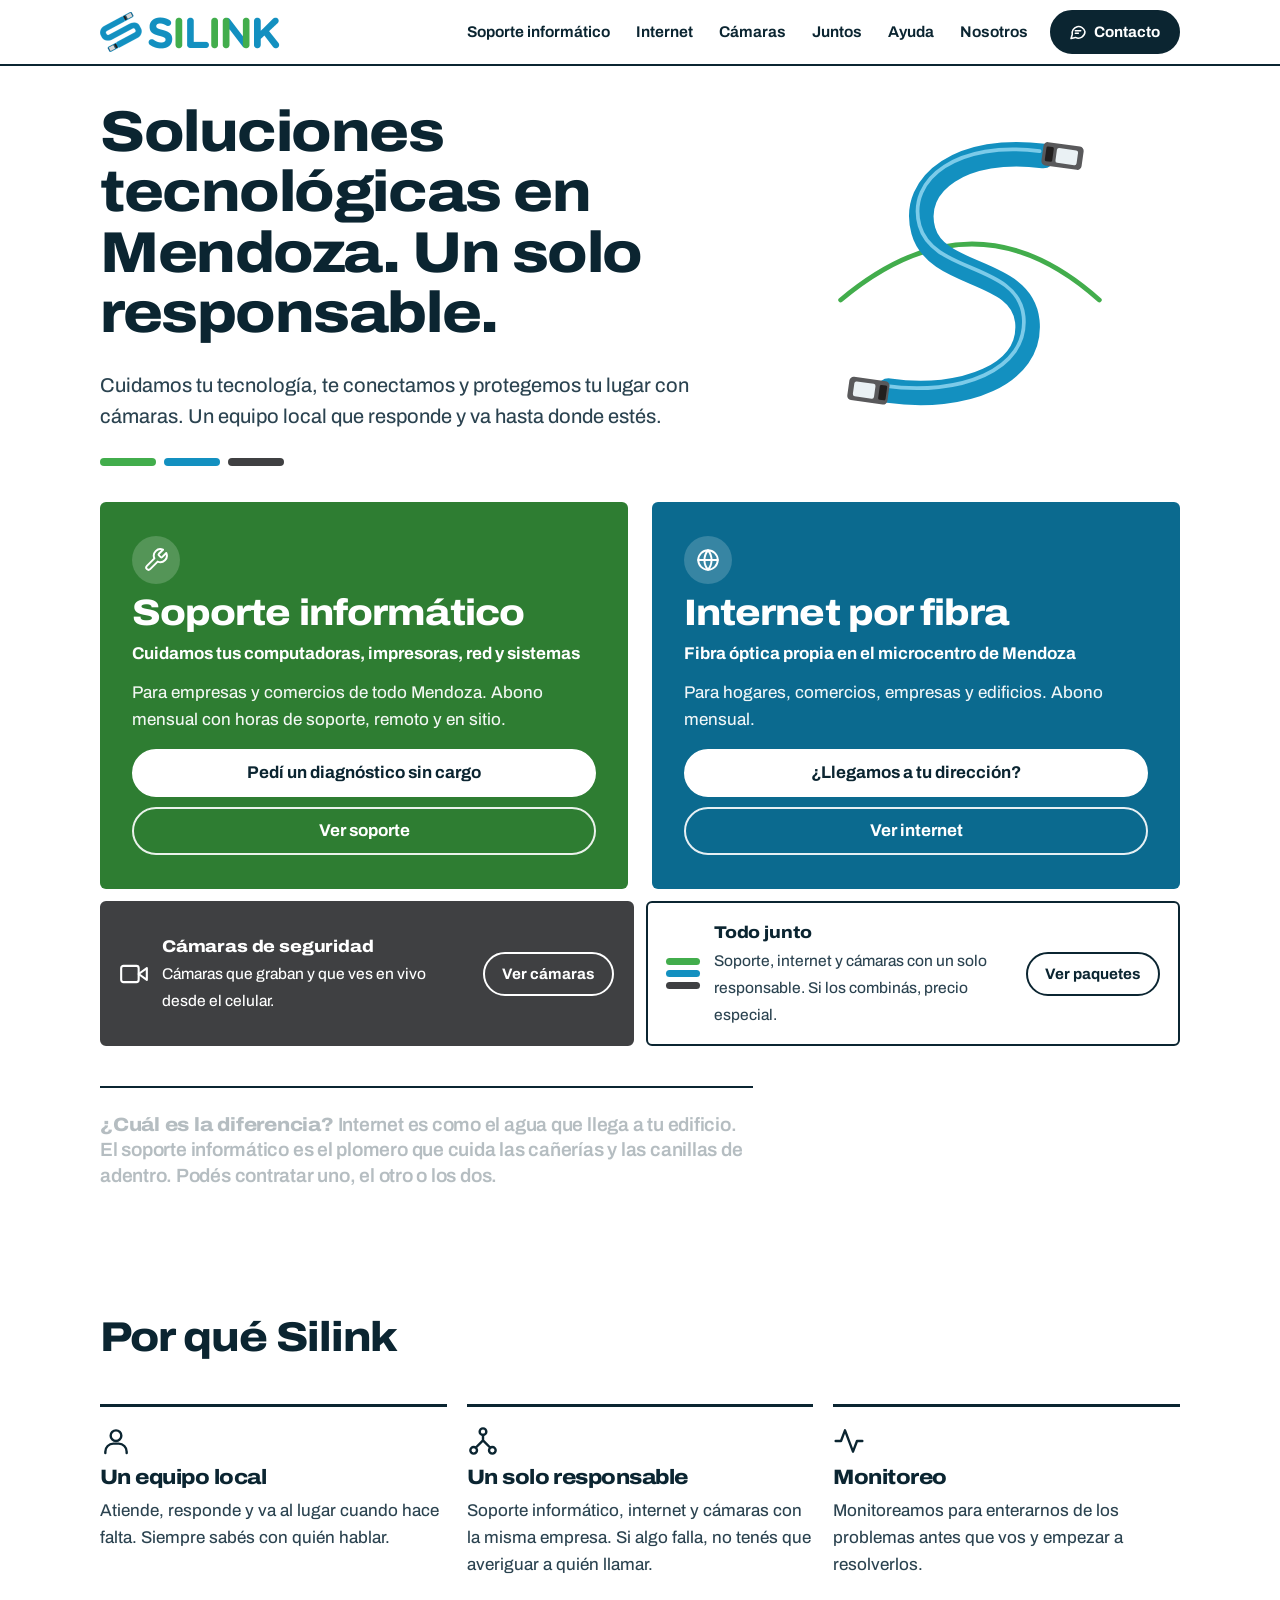
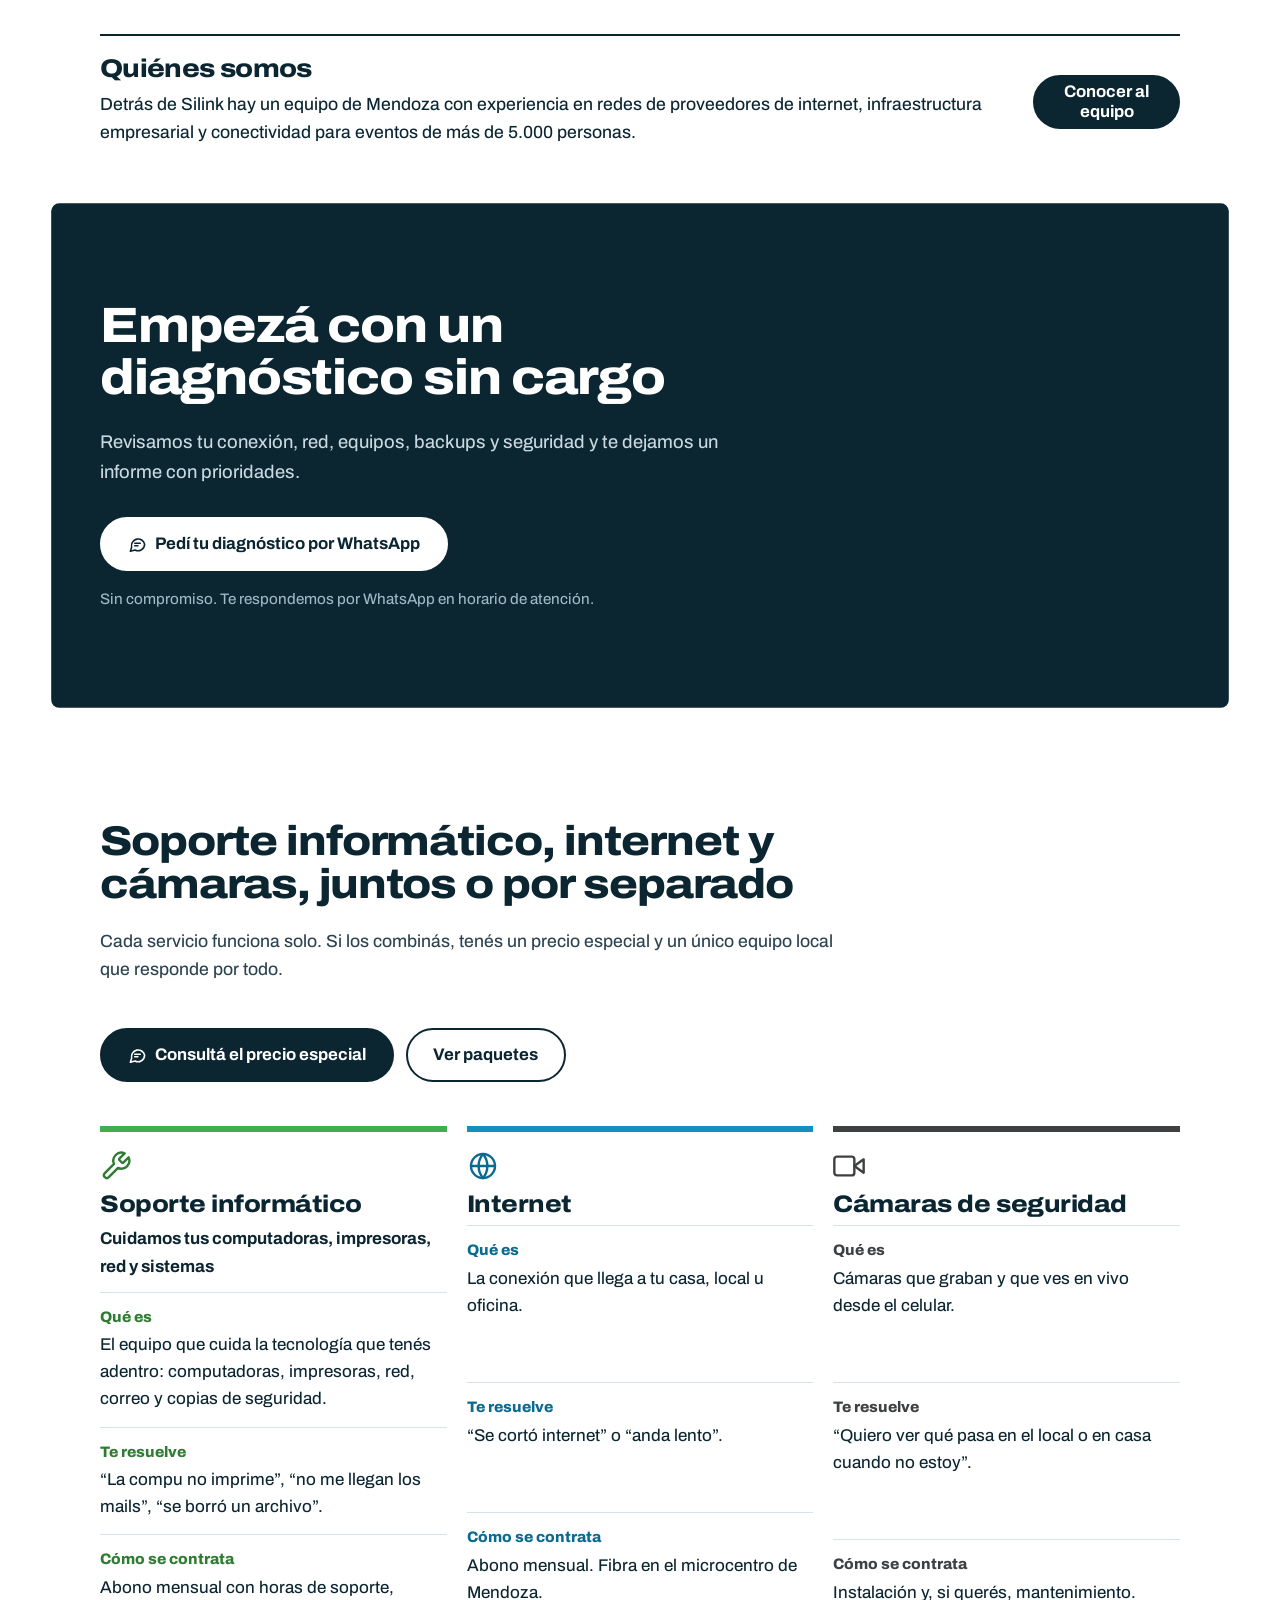
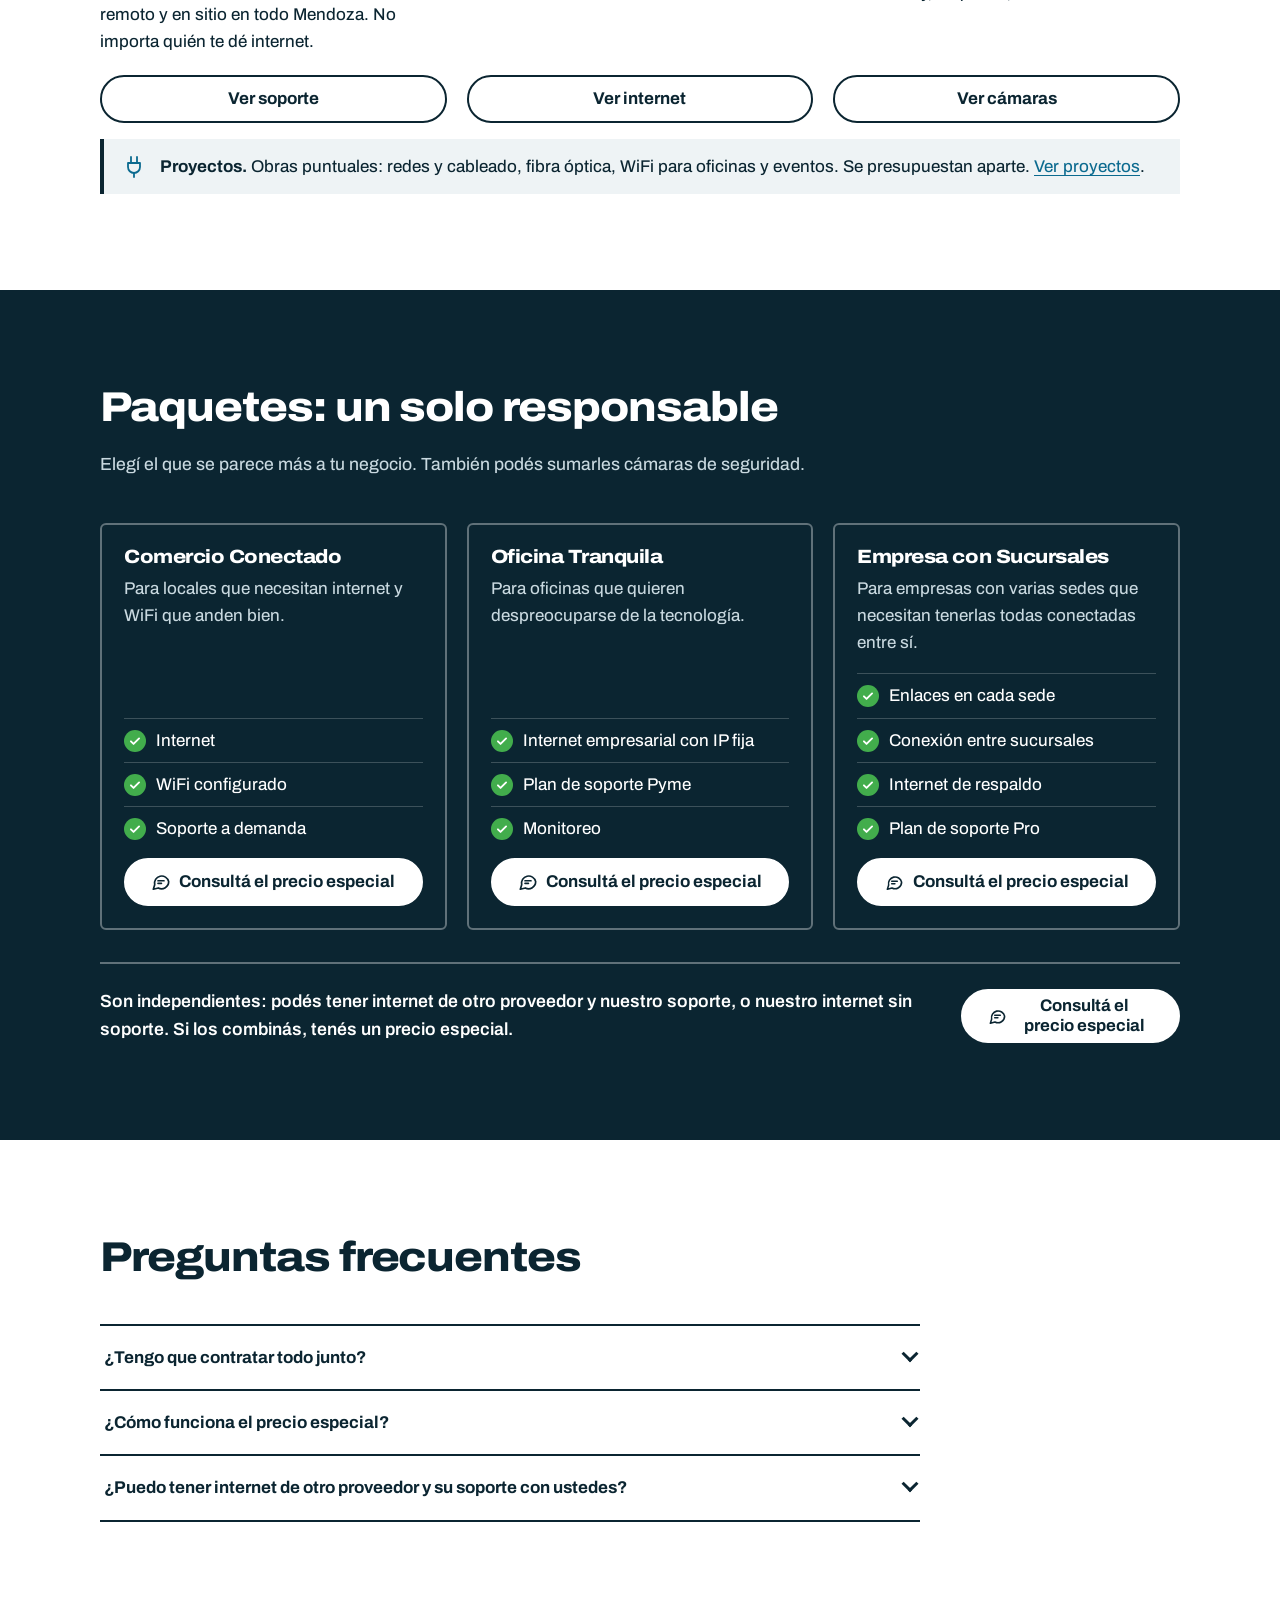
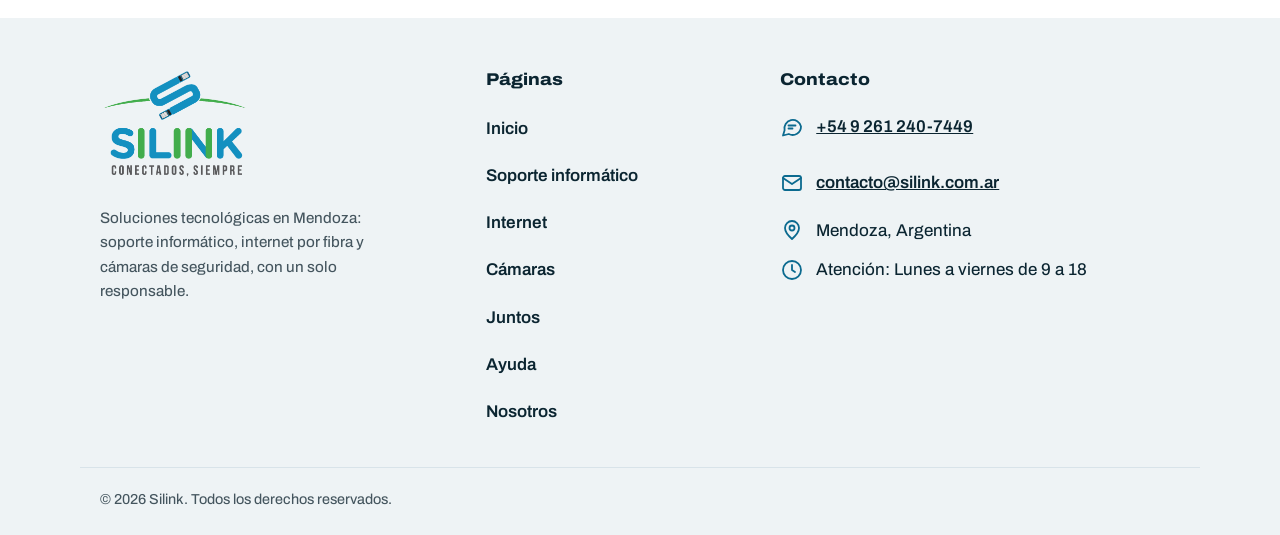
==== commit 75fa5569: "Movimiento al desplazarse en toda la web: profundidad, entradas por bloque, analogia que se escribe " ====
--- a/index.html
+++ b/index.html
@@ -44,7 +44,7 @@
 <main id="contenido">
 
   <!-- 1. HERO -->
-  <section id="inicio" class="hero" aria-labelledby="hero-title">
+  <section id="inicio" class="hero" data-parallax aria-labelledby="hero-title">
     <div class="container hero__inner">
       <div class="hero__copy">
         <h1 id="hero-title">Soluciones tecnológicas en Mendoza. Un solo responsable.</h1>
@@ -76,7 +76,7 @@
   <section id="servicios" class="section section--doors" aria-label="Nuestros servicios">
     <div class="container">
       <div class="doors">
-        <article class="door door--sup" aria-labelledby="door-sup">
+        <article class="door door--sup" data-fx="left" aria-labelledby="door-sup">
           <span class="icon-badge icon-badge--green"><svg class="ico"><use href="#i-wrench"/></svg></span>
           <h2 id="door-sup">Soporte informático</h2>
           <p class="tagline" data-bind="textos.bajadaSoporte">Cuidamos tus computadoras, impresoras, red y sistemas</p>
@@ -87,7 +87,7 @@
           </div>
         </article>
 
-        <article class="door door--net" aria-labelledby="door-net">
+        <article class="door door--net" data-fx="right" aria-labelledby="door-net">
           <span class="icon-badge icon-badge--blue"><svg class="ico"><use href="#i-globe"/></svg></span>
           <h2 id="door-net">Internet por fibra</h2>
           <p class="tagline tagline--net">Fibra óptica propia en el microcentro de Mendoza</p>
@@ -100,12 +100,12 @@
       </div>
 
       <div class="strips">
-        <a class="strip-link strip-link--cam" href="camaras.html">
+        <a class="strip-link strip-link--cam" data-fx="up" href="camaras.html">
           <svg class="ico" aria-hidden="true"><use href="#i-camera"/></svg>
           <div><strong>Cámaras de seguridad</strong><span>Cámaras que graban y que ves en vivo desde el celular.</span></div>
           <span class="btn btn--outline btn--sm">Ver cámaras</span>
         </a>
-        <a class="strip-link strip-link--all" href="#juntos">
+        <a class="strip-link strip-link--all" data-fx="up" style="--d:120ms" href="#juntos">
           <span class="strand strand--stack" aria-hidden="true"><span class="strand__sup"></span><span class="strand__net"></span><span class="strand__cam"></span></span>
           <div><strong>Todo junto</strong><span>Soporte, internet y cámaras con un solo responsable. Si los combinás, precio especial.</span></div>
           <span class="btn btn--outline btn--sm">Ver paquetes</span>
@@ -113,7 +113,7 @@
       </div>
 
       <!-- La diferencia -->
-      <p class="analogy"><strong>¿Cuál es la diferencia?</strong> Internet es como el agua que llega a tu edificio. El soporte informático es el plomero que cuida las cañerías y las canillas de adentro. Podés contratar uno, el otro o los dos.</p>
+      <p class="analogy" data-words><strong>¿Cuál es la diferencia?</strong> Internet es como el agua que llega a tu edificio. El soporte informático es el plomero que cuida las cañerías y las canillas de adentro. Podés contratar uno, el otro o los dos.</p>
     </div>
   </section>
 
@@ -123,7 +123,7 @@
       <header class="section__head">
         <h2 id="por-que-title">Por qué Silink</h2>
       </header>
-      <div class="grid grid--stack3">
+      <div class="grid grid--stack3" data-fx-stagger>
         <article class="card service">
           <span class="icon-badge icon-badge--blue"><svg class="ico"><use href="#i-user"/></svg></span>
           <h3>Un equipo local</h3>
@@ -153,7 +153,7 @@
   </section>
 
   <!-- 6. LLAMADO FINAL -->
-  <section id="diagnostico" class="cta" aria-labelledby="cta-title">
+  <section id="diagnostico" class="cta" data-scrub aria-labelledby="cta-title">
     <div class="container cta__inner">
       <h2 id="cta-title">Empezá con un diagnóstico sin cargo</h2>
       <p>Revisamos tu conexión, red, equipos, backups y seguridad y te dejamos un informe con prioridades.</p>
@@ -164,7 +164,7 @@
 
   <!-- 8. TODO JUNTO: qué hace cada servicio -->
   <section id="juntos" class="section juntos" aria-labelledby="juntos-title">
-    <div class="strand-band" aria-hidden="true"></div>
+    <div class="strand-band" data-scrub aria-hidden="true"></div>
     <div class="container">
       <header class="section__head">
         <h2 id="juntos-title">Soporte informático, internet y cámaras, juntos o por separado</h2>
@@ -175,7 +175,7 @@
         <a class="btn btn--outline btn--lg" href="#paquetes">Ver paquetes</a>
       </div>
 
-      <div class="grid grid--stack3">
+      <div class="grid grid--stack3" data-fx-stagger>
         <article class="svc svc--sup" aria-labelledby="svc-sup">
           <span class="icon-badge icon-badge--green"><svg class="ico"><use href="#i-wrench"/></svg></span>
           <h3 id="svc-sup">Soporte informático</h3>
@@ -225,7 +225,7 @@
         <h2 id="paquetes-title">Paquetes: un solo responsable</h2>
         <p>Elegí el que se parece más a tu negocio. También podés sumarles cámaras de seguridad.</p>
       </header>
-      <div class="grid grid--stack3">
+      <div class="grid grid--stack3" data-fx-stagger>
         <article class="card bundle card--action">
           <h3>Comercio Conectado</h3>
           <p class="bundle__for">Para locales que necesitan internet y WiFi que anden bien.</p>
--- a/css/marca.css
+++ b/css/marca.css
@@ -424,3 +424,43 @@
 .v2 .steps-block { margin-top: 48px; padding-top: 24px; border-top: 2px solid var(--ink); }
 .v2 .steps-block > h3 { font-size: 1.5rem; margin-bottom: 20px; }
 .v2 .steps h4 { font-size: 1rem; margin: 0 0 .3em; font-weight: 800; line-height: 1.2; color: var(--ink); }
+
+/* ==========================================================================
+   Inicio: movimiento al desplazarse (lo activa js/main.js; sin JS o con
+   "reducir movimiento" la página queda en su estado final)
+   ========================================================================== */
+/* Profundidad en el héroe: texto, cable y arco se mueven a distinta velocidad al bajar */
+.fx .hero[data-parallax] .hero__copy { transform: translateY(calc(var(--p, 0) * 18px)); }
+.fx .hero[data-parallax] .cable { transform: translateY(calc(var(--p, 0) * -44px)); }
+.fx .hero[data-parallax] .cable__arc { transform: translateY(calc(var(--p, 0) * 30px)); }
+
+/* Entradas: cada bloque llega de un lado distinto */
+.fx.js .v2 [data-fx] { opacity: 0; }
+.fx.js .v2 [data-fx="up"] { transform: translateY(26px); }
+.fx.js .v2 [data-fx="left"] { transform: translateX(-36px); }
+.fx.js .v2 [data-fx="right"] { transform: translateX(36px); }
+.fx.js .v2 [data-fx].is-in {
+  opacity: 1; transform: none;
+  transition: opacity .6s ease, transform .7s cubic-bezier(.2, .7, .2, 1);
+  transition-delay: var(--d, 0ms);
+}
+
+/* La analogía se "escribe" palabra por palabra con el scroll */
+.fx .v2 .analogy .w { color: rgba(11, 37, 49, .3); transition: color .25s ease; }
+.fx .v2 .analogy .w.on { color: var(--ink); }
+
+/* El llamado al diagnóstico se abre de tarjeta a ancho completo: es el momento fuerte del Inicio */
+.fx .cta[data-scrub] { clip-path: inset(0 calc((1 - var(--p, 1)) * 4vw) round calc((1 - var(--p, 1)) * 8px)); }
+.fx .cta[data-scrub] .cta__inner { opacity: calc(.35 + var(--p, 1) * .65); }
+
+/* Las tres líneas de la marca se dibujan al llegar a "Juntos" */
+.fx .strand-band[data-scrub] { transform: scaleX(var(--p, 1)); transform-origin: left center; }
+/* Las entradas laterales no generan scroll horizontal */
+.fx .v2 main { overflow-x: clip; }
+@media (max-width: 759px) {
+  .fx.js .v2 [data-fx="left"] { transform: translateX(-20px); }
+  .fx.js .v2 [data-fx="right"] { transform: translateX(20px); }
+}
+
+/* Páginas interiores: la ilustración del héroe sube más lento que el texto */
+.fx .hero--page[data-parallax] .hero__art { transform: translateY(calc(var(--p, 0) * -30px)); }
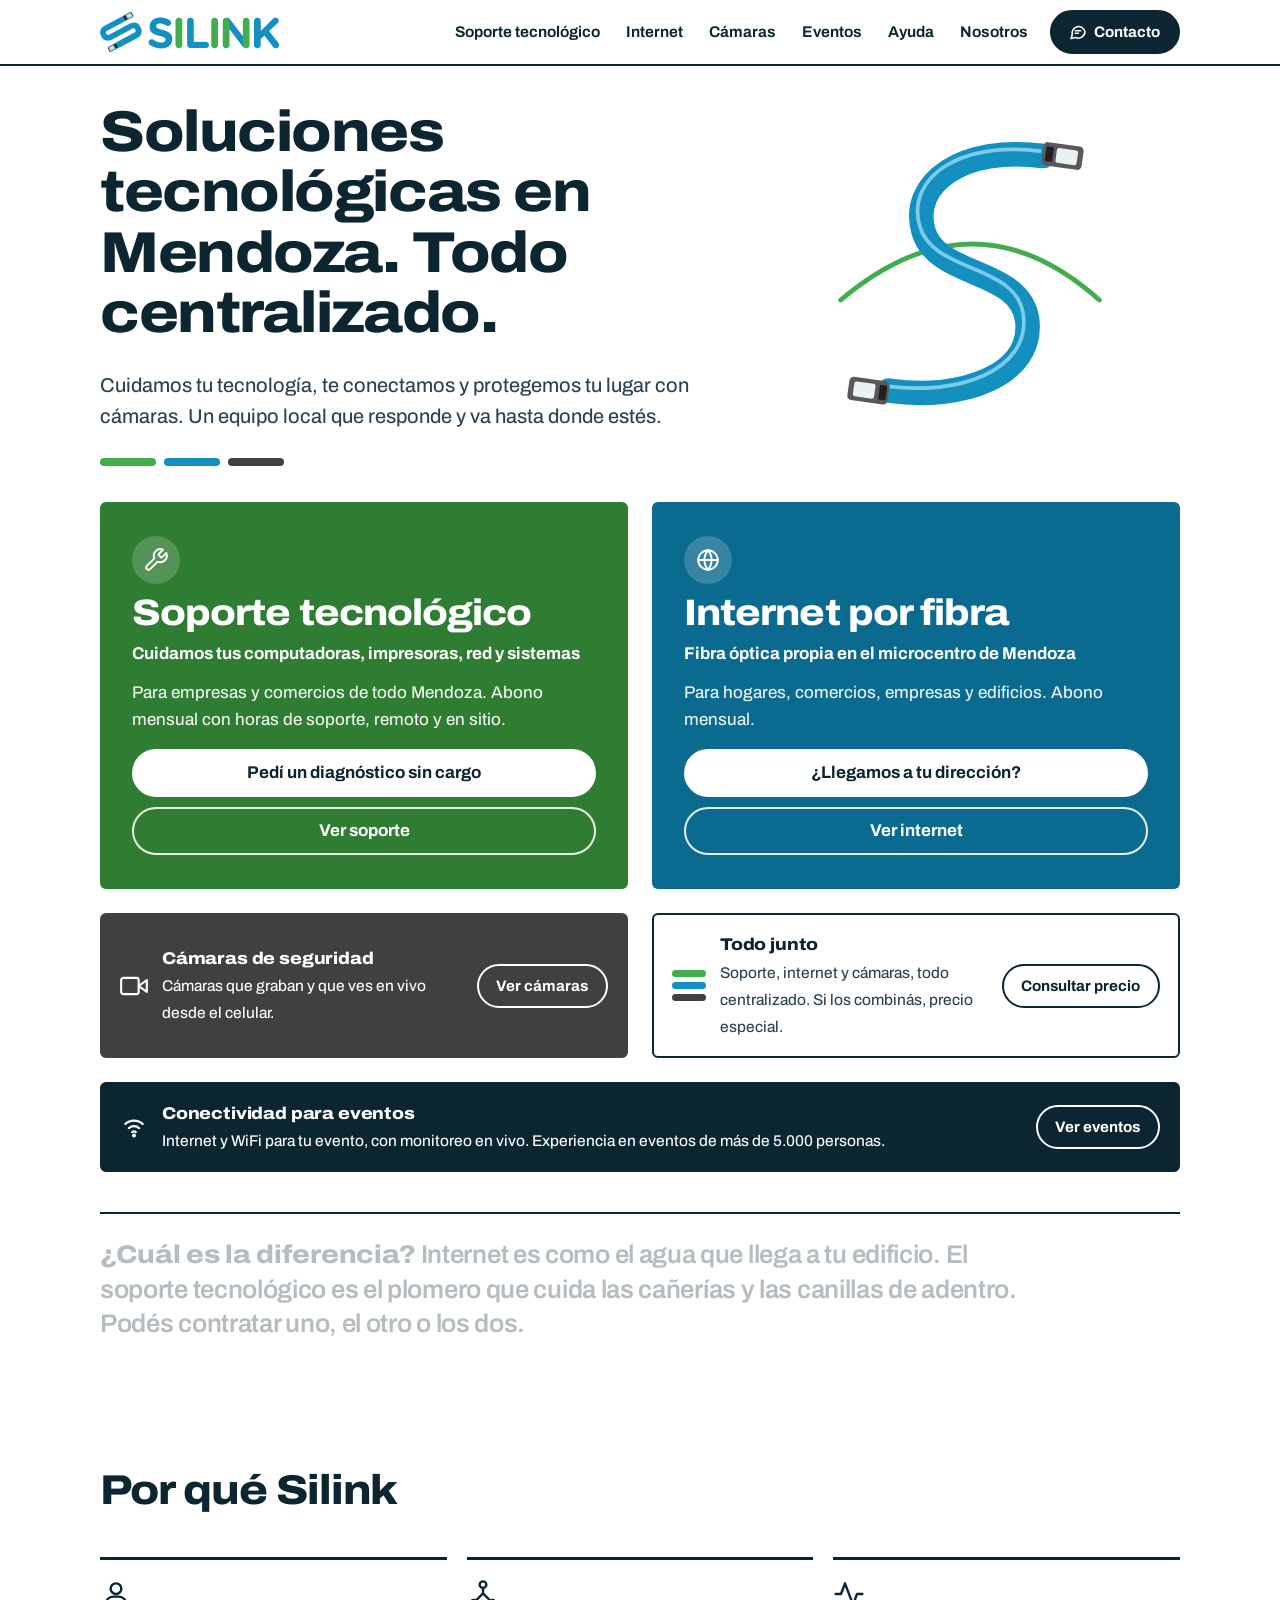
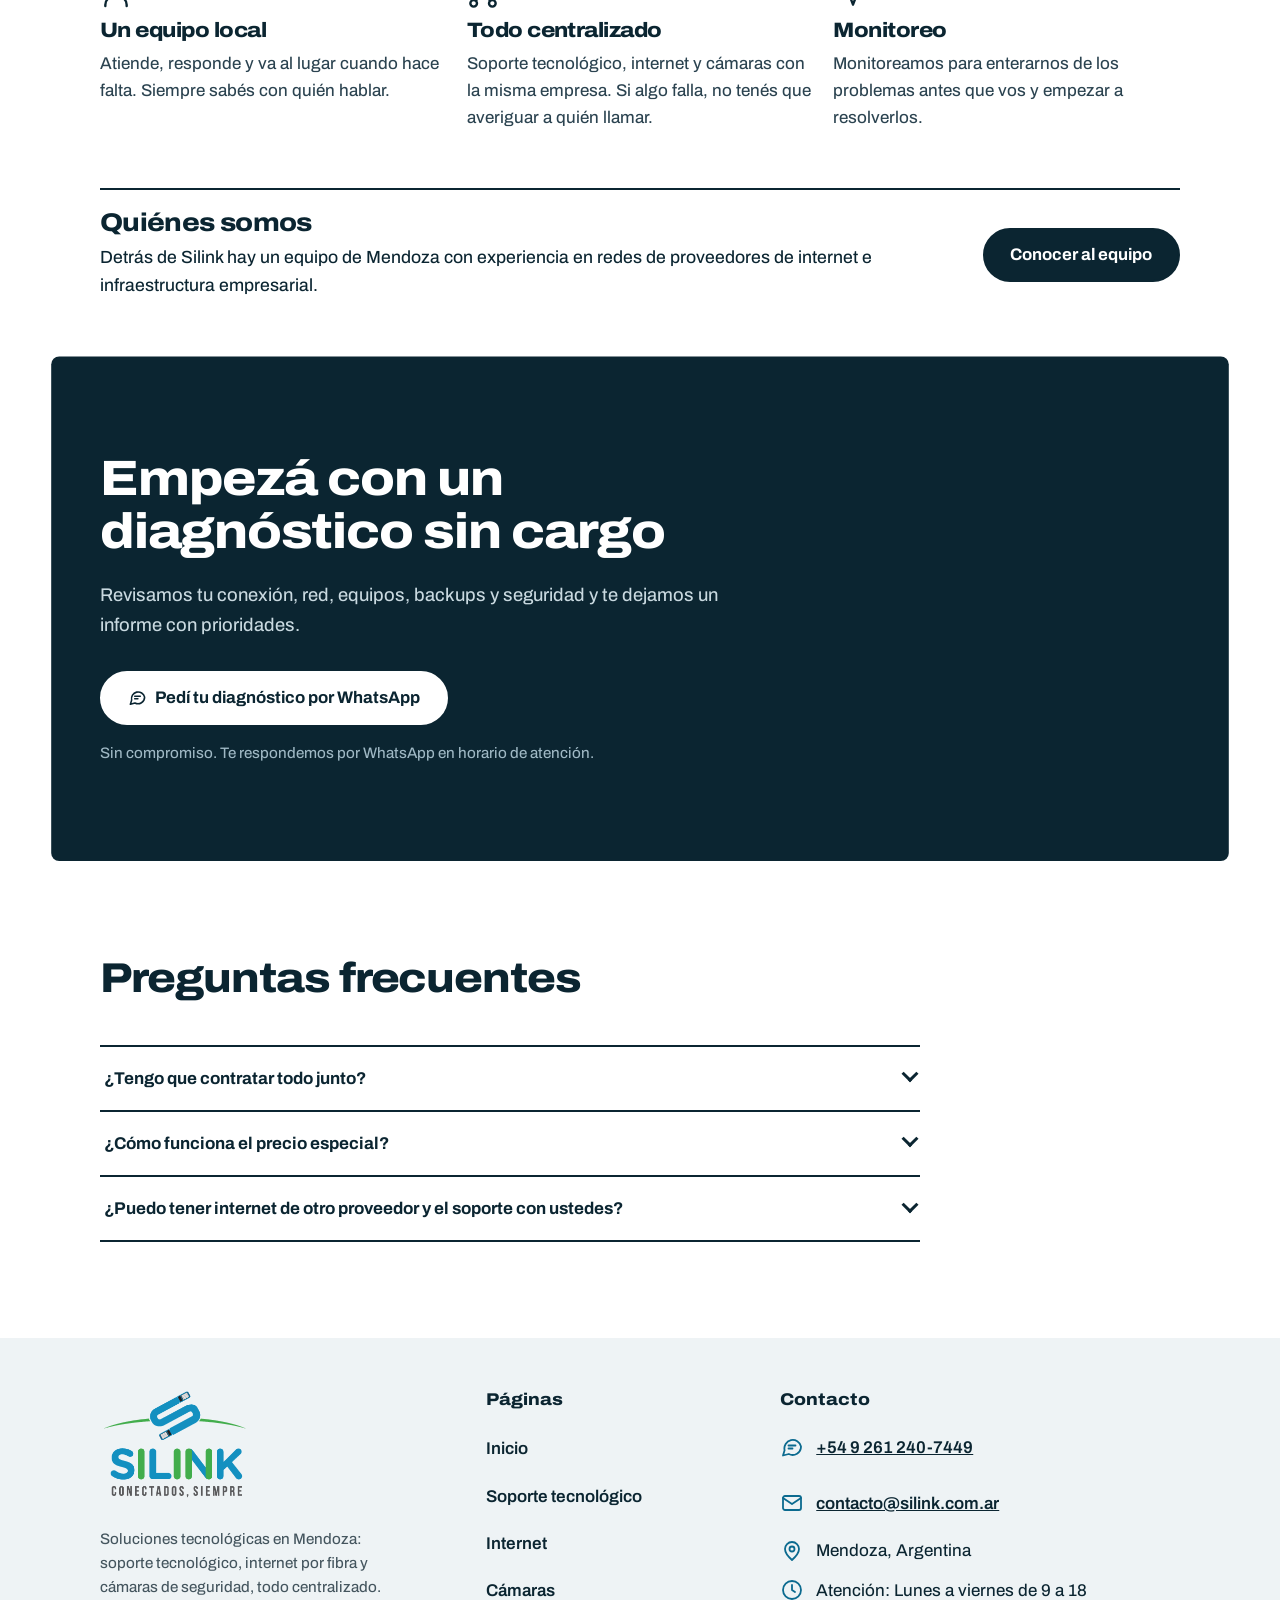
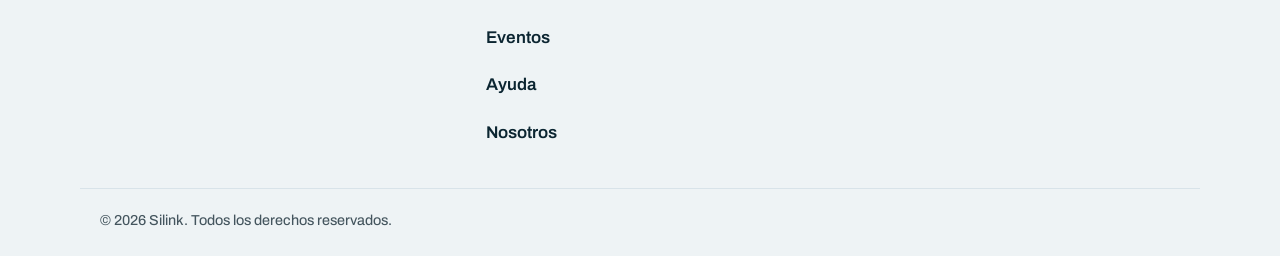
==== commit 89b8fd37: "Pagina de Eventos y ajustes de contenido - Nueva pagina eventos.html: ilustracion, que incluye, equi" ====
--- a/index.html
+++ b/index.html
@@ -3,8 +3,8 @@
 <head>
   <meta charset="utf-8">
   <meta name="viewport" content="width=device-width, initial-scale=1">
-  <title>Silink | Soluciones tecnológicas en Mendoza: soporte informático, internet y cámaras</title>
-  <meta name="description" content="Empresa de soluciones tecnológicas de Mendoza: soporte informático en todo Mendoza, internet por fibra en el microcentro y cámaras de seguridad. Un solo responsable.">
+  <title>Silink | Soluciones tecnológicas en Mendoza: soporte, internet y cámaras</title>
+  <meta name="description" content="Empresa de soluciones tecnológicas de Mendoza: soporte tecnológico en todo Mendoza, internet por fibra en el microcentro y cámaras de seguridad. Todo centralizado.">
   <meta name="theme-color" content="#0A2533">
   <link rel="canonical" href="https://silink.com.ar/">
 
@@ -15,16 +15,16 @@
   <meta property="og:type" content="website">
   <meta property="og:locale" content="es_AR">
   <meta property="og:site_name" content="Silink">
-  <meta property="og:title" content="Silink | Soluciones tecnológicas en Mendoza: soporte informático, internet y cámaras">
-  <meta property="og:description" content="Soluciones tecnológicas en Mendoza. Un solo responsable: soporte informático, internet por fibra y cámaras de seguridad.">
+  <meta property="og:title" content="Silink | Soluciones tecnológicas en Mendoza: soporte, internet y cámaras">
+  <meta property="og:description" content="Soluciones tecnológicas en Mendoza. Todo centralizado: soporte tecnológico, internet por fibra y cámaras de seguridad.">
   <meta property="og:url" content="https://silink.com.ar/">
   <meta property="og:image" content="https://silink.com.ar/assets/og-image.png">
   <meta property="og:image:width" content="1200">
   <meta property="og:image:height" content="630">
-  <meta property="og:image:alt" content="Silink: soluciones tecnológicas en Mendoza. Un solo responsable.">
+  <meta property="og:image:alt" content="Silink: soluciones tecnológicas en Mendoza. Todo centralizado.">
   <meta name="twitter:card" content="summary_large_image">
-  <meta name="twitter:title" content="Silink | Soluciones tecnológicas en Mendoza: soporte informático, internet y cámaras">
-  <meta name="twitter:description" content="Soluciones tecnológicas en Mendoza. Un solo responsable: soporte informático, internet por fibra y cámaras de seguridad.">
+  <meta name="twitter:title" content="Silink | Soluciones tecnológicas en Mendoza: soporte, internet y cámaras">
+  <meta name="twitter:description" content="Soluciones tecnológicas en Mendoza. Todo centralizado: soporte tecnológico, internet por fibra y cámaras de seguridad.">
   <meta name="twitter:image" content="https://silink.com.ar/assets/og-image.png">
 
   <link rel="preconnect" href="https://fonts.googleapis.com">
@@ -38,7 +38,7 @@
 <script src="js/layout.js"></script>
 
 <noscript>
-  <p class="noscript">Para usar los botones activá JavaScript, o escribinos directo por WhatsApp: <a href="https://wa.me/5492612407449">+54 9 261 240-7449</a>. Páginas: <a href="soporte.html">Soporte informático</a> · <a href="internet.html">Internet</a> · <a href="camaras.html">Cámaras</a> · <a href="#juntos">Juntos</a> · <a href="ayuda.html">Ayuda</a> · <a href="nosotros.html">Nosotros</a>.</p>
+  <p class="noscript">Para usar los botones activá JavaScript, o escribinos directo por WhatsApp: <a href="https://wa.me/5492612407449">+54 9 261 240-7449</a>. Páginas: <a href="soporte.html">Soporte tecnológico</a> · <a href="internet.html">Internet</a> · <a href="camaras.html">Cámaras</a> · <a href="eventos.html">Eventos</a> · <a href="ayuda.html">Ayuda</a> · <a href="nosotros.html">Nosotros</a>.</p>
 </noscript>
 
 <main id="contenido">
@@ -47,7 +47,7 @@
   <section id="inicio" class="hero" data-parallax aria-labelledby="hero-title">
     <div class="container hero__inner">
       <div class="hero__copy">
-        <h1 id="hero-title">Soluciones tecnológicas en Mendoza. Un solo responsable.</h1>
+        <h1 id="hero-title">Soluciones tecnológicas en Mendoza. Todo centralizado.</h1>
         <p class="lead">Cuidamos tu tecnología, te conectamos y protegemos tu lugar con cámaras. Un equipo local que responde y va hasta donde estés.</p>
         <div class="strand" aria-hidden="true"><span class="strand__sup"></span><span class="strand__net"></span><span class="strand__cam"></span></div>
       </div>
@@ -78,7 +78,7 @@
       <div class="doors">
         <article class="door door--sup" data-fx="left" aria-labelledby="door-sup">
           <span class="icon-badge icon-badge--green"><svg class="ico"><use href="#i-wrench"/></svg></span>
-          <h2 id="door-sup">Soporte informático</h2>
+          <h2 id="door-sup">Soporte tecnológico</h2>
           <p class="tagline" data-bind="textos.bajadaSoporte">Cuidamos tus computadoras, impresoras, red y sistemas</p>
           <p class="door__for">Para empresas y comercios de todo Mendoza. Abono mensual con horas de soporte, remoto y en sitio.</p>
           <div class="door__actions">
@@ -105,15 +105,20 @@
           <div><strong>Cámaras de seguridad</strong><span>Cámaras que graban y que ves en vivo desde el celular.</span></div>
           <span class="btn btn--outline btn--sm">Ver cámaras</span>
         </a>
-        <a class="strip-link strip-link--all" data-fx="up" style="--d:120ms" href="#juntos">
+        <a class="strip-link strip-link--all" data-fx="up" style="--d:120ms" href="#contacto" data-wa="todoEnUno" data-wa-tel="internet">
           <span class="strand strand--stack" aria-hidden="true"><span class="strand__sup"></span><span class="strand__net"></span><span class="strand__cam"></span></span>
-          <div><strong>Todo junto</strong><span>Soporte, internet y cámaras con un solo responsable. Si los combinás, precio especial.</span></div>
-          <span class="btn btn--outline btn--sm">Ver paquetes</span>
+          <div><strong>Todo junto</strong><span>Soporte, internet y cámaras, todo centralizado. Si los combinás, precio especial.</span></div>
+          <span class="btn btn--outline btn--sm">Consultar precio</span>
+        </a>
+        <a class="strip-link strip-link--events" data-fx="up" style="--d:240ms" href="eventos.html">
+          <svg class="ico" aria-hidden="true"><use href="#i-wifi"/></svg>
+          <div><strong>Conectividad para eventos</strong><span>Internet y WiFi para tu evento, con monitoreo en vivo. Experiencia en eventos de más de 5.000 personas.</span></div>
+          <span class="btn btn--outline btn--sm">Ver eventos</span>
         </a>
       </div>
 
       <!-- La diferencia -->
-      <p class="analogy" data-words><strong>¿Cuál es la diferencia?</strong> Internet es como el agua que llega a tu edificio. El soporte informático es el plomero que cuida las cañerías y las canillas de adentro. Podés contratar uno, el otro o los dos.</p>
+      <p class="analogy" data-words><strong>¿Cuál es la diferencia?</strong> Internet es como el agua que llega a tu edificio. El soporte tecnológico es el plomero que cuida las cañerías y las canillas de adentro. Podés contratar uno, el otro o los dos.</p>
     </div>
   </section>
 
@@ -131,8 +136,8 @@
         </article>
         <article class="card service">
           <span class="icon-badge icon-badge--blue"><svg class="ico"><use href="#i-network"/></svg></span>
-          <h3>Un solo responsable</h3>
-          <p>Soporte informático, internet y cámaras con la misma empresa. Si algo falla, no tenés que averiguar a quién llamar.</p>
+          <h3>Todo centralizado</h3>
+          <p>Soporte tecnológico, internet y cámaras con la misma empresa. Si algo falla, no tenés que averiguar a quién llamar.</p>
         </article>
         <article class="card service">
           <span class="icon-badge icon-badge--blue"><svg class="ico"><use href="#i-pulse"/></svg></span>
@@ -145,7 +150,7 @@
       <div id="nosotros-adelanto" class="services-close">
         <div>
           <h3 id="adelanto-title" class="adelanto__title">Quiénes somos</h3>
-          <p>Detrás de Silink hay un equipo de Mendoza con experiencia en redes de proveedores de internet, infraestructura empresarial y conectividad para eventos de más de 5.000 personas.</p>
+          <p>Detrás de Silink hay un equipo de Mendoza con experiencia en redes de proveedores de internet e infraestructura empresarial.</p>
         </div>
         <a class="btn btn--blue btn--lg" href="nosotros.html">Conocer al equipo</a>
       </div>
@@ -162,109 +167,6 @@
     </div>
   </section>
 
-  <!-- 8. TODO JUNTO: qué hace cada servicio -->
-  <section id="juntos" class="section juntos" aria-labelledby="juntos-title">
-    <div class="strand-band" data-scrub aria-hidden="true"></div>
-    <div class="container">
-      <header class="section__head">
-        <h2 id="juntos-title">Soporte informático, internet y cámaras, juntos o por separado</h2>
-        <p>Cada servicio funciona solo. Si los combinás, tenés un precio especial y un único equipo local que responde por todo.</p>
-      </header>
-      <div class="juntos__actions">
-        <a class="btn btn--wa btn--lg" data-wa="todoEnUno" data-wa-tel="internet" href="#contacto">Consultá el precio especial</a>
-        <a class="btn btn--outline btn--lg" href="#paquetes">Ver paquetes</a>
-      </div>
-
-      <div class="grid grid--stack3" data-fx-stagger>
-        <article class="svc svc--sup" aria-labelledby="svc-sup">
-          <span class="icon-badge icon-badge--green"><svg class="ico"><use href="#i-wrench"/></svg></span>
-          <h3 id="svc-sup">Soporte informático</h3>
-          <p class="tagline" data-bind="textos.bajadaSoporte">Cuidamos tus computadoras, impresoras, red y sistemas</p>
-          <dl class="svc__list">
-            <div><dt>Qué es</dt><dd data-bind="textos.queEsSoporte">El equipo que cuida la tecnología que tenés adentro: computadoras, impresoras, red, correo y copias de seguridad.</dd></div>
-            <div><dt>Te resuelve</dt><dd>“La compu no imprime”, “no me llegan los mails”, “se borró un archivo”.</dd></div>
-            <div><dt>Cómo se contrata</dt><dd>Abono mensual con horas de soporte, remoto y en sitio en todo Mendoza. No importa quién te dé internet.</dd></div>
-          </dl>
-          <a class="btn btn--outline btn--block svc__link" href="soporte.html">Ver soporte</a>
-        </article>
-
-        <article class="svc svc--net" aria-labelledby="svc-net">
-          <span class="icon-badge icon-badge--blue"><svg class="ico"><use href="#i-globe"/></svg></span>
-          <h3 id="svc-net">Internet</h3>
-          <dl class="svc__list">
-            <div><dt>Qué es</dt><dd data-bind="textos.queEsInternet">La conexión que llega a tu casa, local u oficina.</dd></div>
-            <div><dt>Te resuelve</dt><dd>“Se cortó internet” o “anda lento”.</dd></div>
-            <div><dt>Cómo se contrata</dt><dd>Abono mensual. Fibra en el microcentro de Mendoza.</dd></div>
-          </dl>
-          <a class="btn btn--outline btn--block svc__link" href="internet.html">Ver internet</a>
-        </article>
-
-        <article class="svc svc--cam" aria-labelledby="svc-cam">
-          <span class="icon-badge icon-badge--blue"><svg class="ico"><use href="#i-camera"/></svg></span>
-          <h3 id="svc-cam">Cámaras de seguridad</h3>
-          <dl class="svc__list">
-            <div><dt>Qué es</dt><dd data-bind="textos.queEsCamaras">Cámaras que graban y que ves en vivo desde el celular.</dd></div>
-            <div><dt>Te resuelve</dt><dd>“Quiero ver qué pasa en el local o en casa cuando no estoy”.</dd></div>
-            <div><dt>Cómo se contrata</dt><dd>Instalación y, si querés, mantenimiento.</dd></div>
-          </dl>
-          <a class="btn btn--outline btn--block svc__link" href="camaras.html">Ver cámaras</a>
-        </article>
-      </div>
-
-      <div class="projects-strip">
-        <svg class="ico" aria-hidden="true"><use href="#i-cable"/></svg>
-        <p><strong>Proyectos.</strong> Obras puntuales: redes y cableado, fibra óptica, WiFi para oficinas y eventos. Se presupuestan aparte. <a href="soporte.html#proyectos">Ver proyectos</a>.</p>
-      </div>
-    </div>
-  </section>
-
-  <!-- 9. PAQUETES -->
-  <section id="paquetes" class="section section--dark" aria-labelledby="paquetes-title">
-    <div class="container">
-      <header class="section__head">
-        <h2 id="paquetes-title">Paquetes: un solo responsable</h2>
-        <p>Elegí el que se parece más a tu negocio. También podés sumarles cámaras de seguridad.</p>
-      </header>
-      <div class="grid grid--stack3" data-fx-stagger>
-        <article class="card bundle card--action">
-          <h3>Comercio Conectado</h3>
-          <p class="bundle__for">Para locales que necesitan internet y WiFi que anden bien.</p>
-          <ul class="checklist">
-            <li>Internet</li>
-            <li>WiFi configurado</li>
-            <li>Soporte a demanda</li>
-          </ul>
-          <a class="btn btn--wa btn--block" data-wa="paqueteComercio" data-wa-tel="internet" aria-label="Consultá el precio especial del paquete Comercio Conectado" href="#contacto">Consultá el precio especial</a>
-        </article>
-        <article class="card bundle card--action">
-          <h3>Oficina Tranquila</h3>
-          <p class="bundle__for">Para oficinas que quieren despreocuparse de la tecnología.</p>
-          <ul class="checklist">
-            <li>Internet empresarial con IP fija</li>
-            <li>Plan de soporte Pyme</li>
-            <li>Monitoreo</li>
-          </ul>
-          <a class="btn btn--wa btn--block" data-wa="paqueteOficina" data-wa-tel="internet" aria-label="Consultá el precio especial del paquete Oficina Tranquila" href="#contacto">Consultá el precio especial</a>
-        </article>
-        <article class="card bundle card--action">
-          <h3>Empresa con Sucursales</h3>
-          <p class="bundle__for">Para empresas con varias sedes que necesitan tenerlas todas conectadas entre sí.</p>
-          <ul class="checklist">
-            <li>Enlaces en cada sede</li>
-            <li>Conexión entre sucursales</li>
-            <li>Internet de respaldo</li>
-            <li>Plan de soporte Pro</li>
-          </ul>
-          <a class="btn btn--wa btn--block" data-wa="paqueteSucursales" data-wa-tel="internet" aria-label="Consultá el precio especial del paquete Empresa con Sucursales" href="#contacto">Consultá el precio especial</a>
-        </article>
-      </div>
-      <div class="bundle__foot">
-        <p>Son independientes: podés tener internet de otro proveedor y nuestro soporte, o nuestro internet sin soporte. Si los combinás, tenés un precio especial.</p>
-        <a class="btn btn--wa btn--lg" data-wa="todoEnUno" data-wa-tel="internet" href="#contacto">Consultá el precio especial</a>
-      </div>
-    </div>
-  </section>
-
   <!-- 10. PREGUNTAS FRECUENTES -->
   <section id="preguntas" class="section" aria-labelledby="faq-title">
     <div class="container container--narrow">
@@ -274,15 +176,15 @@
       <div class="faq">
         <details>
           <summary>¿Tengo que contratar todo junto?</summary>
-          <p>No. Soporte informático, internet y cámaras se pueden contratar por separado o juntos. Si los combinás, tenés un precio especial.</p>
+          <p>No. Soporte tecnológico, internet y cámaras se pueden contratar por separado o juntos. Si los combinás, tenés un precio especial.</p>
         </details>
         <details>
           <summary>¿Cómo funciona el precio especial?</summary>
-          <p>Contanos qué necesitás y te armamos una propuesta con los servicios que quieras combinar. Todavía no publicamos precios de los paquetes: se definen según cada caso.</p>
+          <p>Contanos qué necesitás y te armamos una propuesta con los servicios que quieras combinar. Todavía no publicamos precios combinados: se definen según cada caso.</p>
         </details>
         <details>
-          <summary>¿Puedo tener internet de otro proveedor y su soporte con ustedes?</summary>
-          <p>Sí. El soporte informático funciona con cualquier proveedor de internet.</p>
+          <summary>¿Puedo tener internet de otro proveedor y el soporte con ustedes?</summary>
+          <p>Sí. El soporte tecnológico funciona con cualquier proveedor de internet.</p>
         </details>
       </div>
     </div>
--- a/css/styles.css
+++ b/css/styles.css
@@ -507,7 +507,6 @@
 .quick .ico { color: var(--blue-700); width: 26px; height: 26px; }
 
 /* Inicio: Qué hace cada servicio */
-.analogy { font-size: 1.2rem !important; color: var(--ink) !important; line-height: 1.5; }
 .section__head:has(.analogy) { max-width: 760px; }
 .svc { display: flex; flex-direction: column; padding: 24px; background: #fff; border: 1px solid var(--line); border-top: 5px solid var(--blue); border-radius: var(--radius); box-shadow: var(--shadow); }
 .svc--sup { border-top-color: var(--green); }
--- a/css/marca.css
+++ b/css/marca.css
@@ -112,6 +112,12 @@
 .v2 .strip-link--cam strong, .v2 .strip-link--cam > div > span { color: #fff; }
 .v2 .strip-link--cam .ico { color: #fff; }
 .v2 .strip-link--cam .btn { color: #fff; border-color: #fff; }
+/* Eventos: franja a todo el ancho, en tinta */
+.v2 .strip-link--events { grid-column: 1 / -1; background: var(--ink); border-color: var(--ink); color: #fff; text-decoration: none; }
+.v2 .strip-link--events:hover { background: #17394A; border-color: #17394A; }
+.v2 .strip-link--events strong, .v2 .strip-link--events > div > span, .v2 .strip-link--events .ico { color: #fff; }
+.v2 .strip-link--events .btn { color: #fff; border-color: #fff; }
+.v2 .strip-link--events:focus-visible { outline-color: var(--net-logo); }
 .v2 .strand--stack { flex-direction: column; gap: 5px; margin: 0; flex: none; }
 .v2 .strand--stack span { width: 34px; height: 7px; }
 
@@ -294,7 +300,6 @@
 .v2 .svc--sup .svc__list dt { color: var(--sup); }
 .v2 .svc--net .svc__list dt { color: var(--net); }
 .v2 .svc--cam .svc__list dt { color: var(--cam); }
-.v2 .analogy { font-weight: 600 !important; letter-spacing: -.012em; }
 
 /* Planes: cajas de acción, planas y con borde de Tinta */
 .v2 .plan { background: #fff; border: 2px solid var(--ink); border-radius: 6px; box-shadow: none; }
@@ -416,7 +421,8 @@
   .v2 .cable__v { max-height: 320px; width: auto; justify-self: center; }
 }
 /* Analogía dentro de "Nuestros servicios" */
-.v2 .analogy { max-width: 34em; margin: 40px 0 0; padding-top: 24px; border-top: 2px solid var(--ink); font-size: clamp(1.2rem, 3vw, 1.6rem); font-weight: 600; line-height: 1.32; letter-spacing: -.012em; color: var(--ink); }
+/* La línea ocupa todo el ancho; el texto se corta antes para leerse cómodo */
+.v2 .analogy { margin: 40px 0 0; padding: 24px max(0px, calc(100% - 36em)) 0 0; border-top: 2px solid var(--ink); font-size: clamp(1.25rem, 3vw, 1.6rem); font-weight: 600; line-height: 1.34; letter-spacing: -.012em; color: var(--ink); }
 .v2 .analogy strong { font-weight: 800; font-stretch: 112%; }
 .v2 #por-que { padding-bottom: 56px; }
 
@@ -464,3 +470,114 @@
 
 /* Páginas interiores: la ilustración del héroe sube más lento que el texto */
 .fx .hero--page[data-parallax] .hero__art { transform: translateY(calc(var(--p, 0) * -30px)); }
+
+/* ---------- Ajustes de revision ---------- */
+/* Franjas con la misma separacion que las dos puertas: los bordes quedan alineados */
+@media (min-width: 900px) { .v2 .strips { gap: 24px; margin-top: 24px; } }
+/* "Conocer al equipo" en una sola linea */
+.v2 .services-close .btn { flex: none; white-space: nowrap; }
+/* Camaras: la ficha del servicio se ve igual que las tarjetas vecinas */
+.v2 main .grid .svc { border-top-width: 3px; }
+.v2 main .grid .svc h3 { font-size: 1.2rem; }
+/* Nosotros: mismo aire arriba y abajo de la ficha */
+.v2 #quien .people { margin-top: 0; }
+
+/* ==========================================================================
+   Eventos: el predio de noche. La senal llega al publico en tandas, una vez.
+   ========================================================================== */
+body.v2[data-page="eventos"] { --accent: var(--net); }
+.v2 .hero--events { padding-bottom: 40px; }
+.v2 .venue { position: relative; background: var(--ink); overflow: hidden; }
+/* La altura sigue la proporción del dibujo (1200×440); en el celular recorta los costados */
+.v2 .venue__svg { display: block; width: 100%; max-width: 1440px; margin-inline: auto; height: clamp(260px, 36.7vw, 528px); }
+@media (max-width: 759px) { .v2 .venue { padding-top: 56px; } }
+.v2 .venue__chip-wrap { position: absolute; left: 0; right: 0; top: 16px; display: flex; justify-content: flex-start; }
+.v2 .venue__chip { display: inline-flex; align-items: center; gap: 10px; margin: 0; padding: 8px 16px; border-radius: 999px; background: #fff; color: var(--ink); font-size: .9rem; font-weight: 700; }
+.v2 .venue__dot { width: 10px; height: 10px; border-radius: 50%; background: var(--sup-logo); }
+.v2 .ev-wave { fill: var(--net-logo); }
+.js .v2 .art-anim .ev-wave { fill: #2C4A59; animation: ev-on .45s var(--d, 0s) forwards paused; }
+.js .v2 .art-anim.is-play .ev-wave { animation-play-state: running; }
+@keyframes ev-on { to { fill: #1390C0; } }
+/* El aviso del monitoreo late tres veces al cargar */
+.js .v2 .venue__dot { animation: sup-blink .6s 3.6s 6 alternate; }
+@media (prefers-reduced-motion: reduce) {
+  .js .v2 .art-anim .ev-wave { fill: #1390C0; animation: none; }
+  .js .v2 .venue__dot { animation: none; }
+}
+
+/* Cartel de eventos: los nombres en grande, como la grilla de un festival */
+.v2 .lineup { list-style: none; margin: 0; padding: 0; }
+.v2 .lineup__item { display: grid; gap: 20px; align-items: center; padding: 28px 0; border-top: 2px solid rgba(255, 255, 255, .28); }
+.v2 .lineup__item:last-child { border-bottom: 2px solid rgba(255, 255, 255, .28); }
+.v2 .lineup__item h3 { margin: 0; color: #fff; font-size: clamp(2rem, 7.2vw, 4.2rem); font-stretch: 125%; line-height: 1; letter-spacing: -.03em; overflow-wrap: anywhere; }
+.v2 .lineup__item--main h3 { font-size: clamp(2.5rem, 11vw, 7rem); color: #7CCBE9; }
+.v2 .lineup__item p { margin: 10px 0 0; max-width: 32em; font-size: 1.15rem; color: #C9D9E0; }
+.v2 .lineup__item figure { margin: 0; }
+.v2 .lineup__photo img { display: block; width: 100%; aspect-ratio: 3 / 2; object-fit: cover; border-radius: 6px; }
+.v2 .lineup__item .lineup__credit { margin: 0; font-size: .85rem; color: #9FB8C4; max-width: none; }
+.v2 .lineup__photo .lineup__credit { margin-top: 6px; }
+/* Galeria: en el celular la primera foto va grande y las otras dos al lado */
+.v2 .lineup__gallery { display: flex; flex-wrap: wrap; gap: 8px; }
+.v2 .lineup__gallery figure { flex: var(--r, 1) 1 0; min-width: 0; }
+.v2 .lineup__gallery figure:first-child { flex-basis: 100%; }
+/* Si son exactamente dos, van una al lado de la otra también en el celular */
+.v2 .lineup__gallery figure:first-child:nth-last-of-type(2) { flex-basis: 0; }
+/* Si son cuatro: en el celular las dos primeras a todo el ancho y las otras dos juntas */
+.v2 .lineup__gallery figure:first-child:nth-last-of-type(4) + figure { flex-basis: 100%; }
+.v2 .lineup__gallery img { display: block; width: 100%; height: auto; border-radius: 6px; }
+.v2 .lineup__gallery .lineup__credit { flex-basis: 100%; }
+@media (min-width: 760px) {
+  .v2 .lineup__gallery { gap: 12px; }
+  .v2 .lineup__gallery figure:first-child { flex-basis: 0; }
+  /* Ninguna foto supera los 400 px de alto: las verticales no ocupan media pantalla */
+  .v2 .lineup__gallery figure { max-width: calc(var(--r, 1) * 400px); }
+  /* Cuatro fotos: grilla de dos por dos */
+  .v2 .lineup__gallery figure:first-child:nth-last-of-type(4),
+  .v2 .lineup__gallery figure:first-child:nth-last-of-type(4) ~ figure { flex-basis: calc(50% - 6px); max-width: none; }
+}
+
+/* Eventos: lo que se hizo en las fiestas, una sola vez arriba del cartel */
+.v2 .alcance { margin: 0 0 48px; }
+.v2 .alcance h3 { margin: 0 0 16px; font-size: 1.35rem; max-width: 28em; }
+.v2 .alcance ul { list-style: none; margin: 0; padding: 0; display: grid; gap: 0 24px; }
+@media (min-width: 560px) { .v2 .alcance ul { grid-template-columns: 1fr 1fr; } }
+@media (min-width: 960px) { .v2 .alcance ul { grid-template-columns: repeat(4, 1fr); } }
+.v2 .alcance li { display: flex; gap: 10px; align-items: flex-start; padding: 14px 0; border-top: 1px solid rgba(255, 255, 255, .22); color: #E3EDF1; line-height: 1.45; }
+.v2 .alcance .ico { flex: none; width: 20px; height: 20px; margin-top: 1px; color: #7CCBE9; }
+
+/* ---------- Eventos: todo sobre un mismo eje central ---------- */
+body.v2[data-page="eventos"] .hero--events .hero__inner { display: block; }
+body.v2[data-page="eventos"] .hero--events .hero__copy { max-width: 46rem; margin-inline: auto; text-align: center; }
+body.v2[data-page="eventos"] .hero--events .lead { margin-inline: auto; }
+body.v2[data-page="eventos"] .hero--events .hero__actions { justify-content: center; }
+body.v2[data-page="eventos"] .venue { padding-top: 0; }
+body.v2[data-page="eventos"] .venue__chip-wrap { position: static; justify-content: center; padding-top: 24px; }
+body.v2[data-page="eventos"] main .section__head { margin-inline: auto; text-align: center; }
+body.v2[data-page="eventos"] main .section__head p { margin-inline: auto; }
+body.v2[data-page="eventos"] #incluye .card { text-align: center; }
+body.v2[data-page="eventos"] #incluye .icon-badge { margin-inline: auto; }
+body.v2[data-page="eventos"] .alcance { text-align: center; }
+body.v2[data-page="eventos"] .alcance h3 { margin-inline: auto; }
+body.v2[data-page="eventos"] .alcance li { flex-direction: column; align-items: center; gap: 8px; }
+body.v2[data-page="eventos"] .lineup__item { grid-template-columns: minmax(0, 1fr); text-align: center; }
+body.v2[data-page="eventos"] .lineup__item p { margin-inline: auto; }
+body.v2[data-page="eventos"] .lineup__photo { width: 100%; max-width: 760px; margin-inline: auto; }
+body.v2[data-page="eventos"] .lineup__photo img { aspect-ratio: auto; height: auto; }
+body.v2[data-page="eventos"] .lineup__gallery { justify-content: center; }
+body.v2[data-page="eventos"] #consulta .coverage { display: block; max-width: 620px; margin-inline: auto; }
+body.v2[data-page="eventos"] #consulta .coverage__copy { margin-bottom: 28px; text-align: center; }
+body.v2[data-page="eventos"] #consulta .coverage__copy p { margin-inline: auto; }
+body.v2[data-page="eventos"] #consulta .coverage__title { font-size: clamp(1.7rem, 5vw, 2.6rem); }
+body.v2[data-page="eventos"] #consulta .form__title, body.v2[data-page="eventos"] #consulta .form__hint, body.v2[data-page="eventos"] #consulta .form__status { text-align: center; }
+
+/* Eventos: fotos propias del equipo, a la misma altura y centradas */
+.v2 .crew { display: grid; gap: 20px; max-width: 940px; margin-inline: auto; justify-items: center; }
+.v2 .crew figure { margin: 0; width: 100%; text-align: center; }
+.v2 .crew__monitor { max-width: 420px; }
+.v2 .crew img { display: block; width: 100%; height: auto; border-radius: 6px; }
+.v2 .crew figcaption { margin-top: 10px; font-size: .98rem; color: #2B4350; }
+@media (min-width: 760px) {
+  /* columnas segun la proporcion de cada foto (4:3 y 3:4): quedan igual de altas */
+  .v2 .crew { grid-template-columns: 1.333fr .75fr; align-items: start; }
+  .v2 .crew__monitor { max-width: none; }
+}
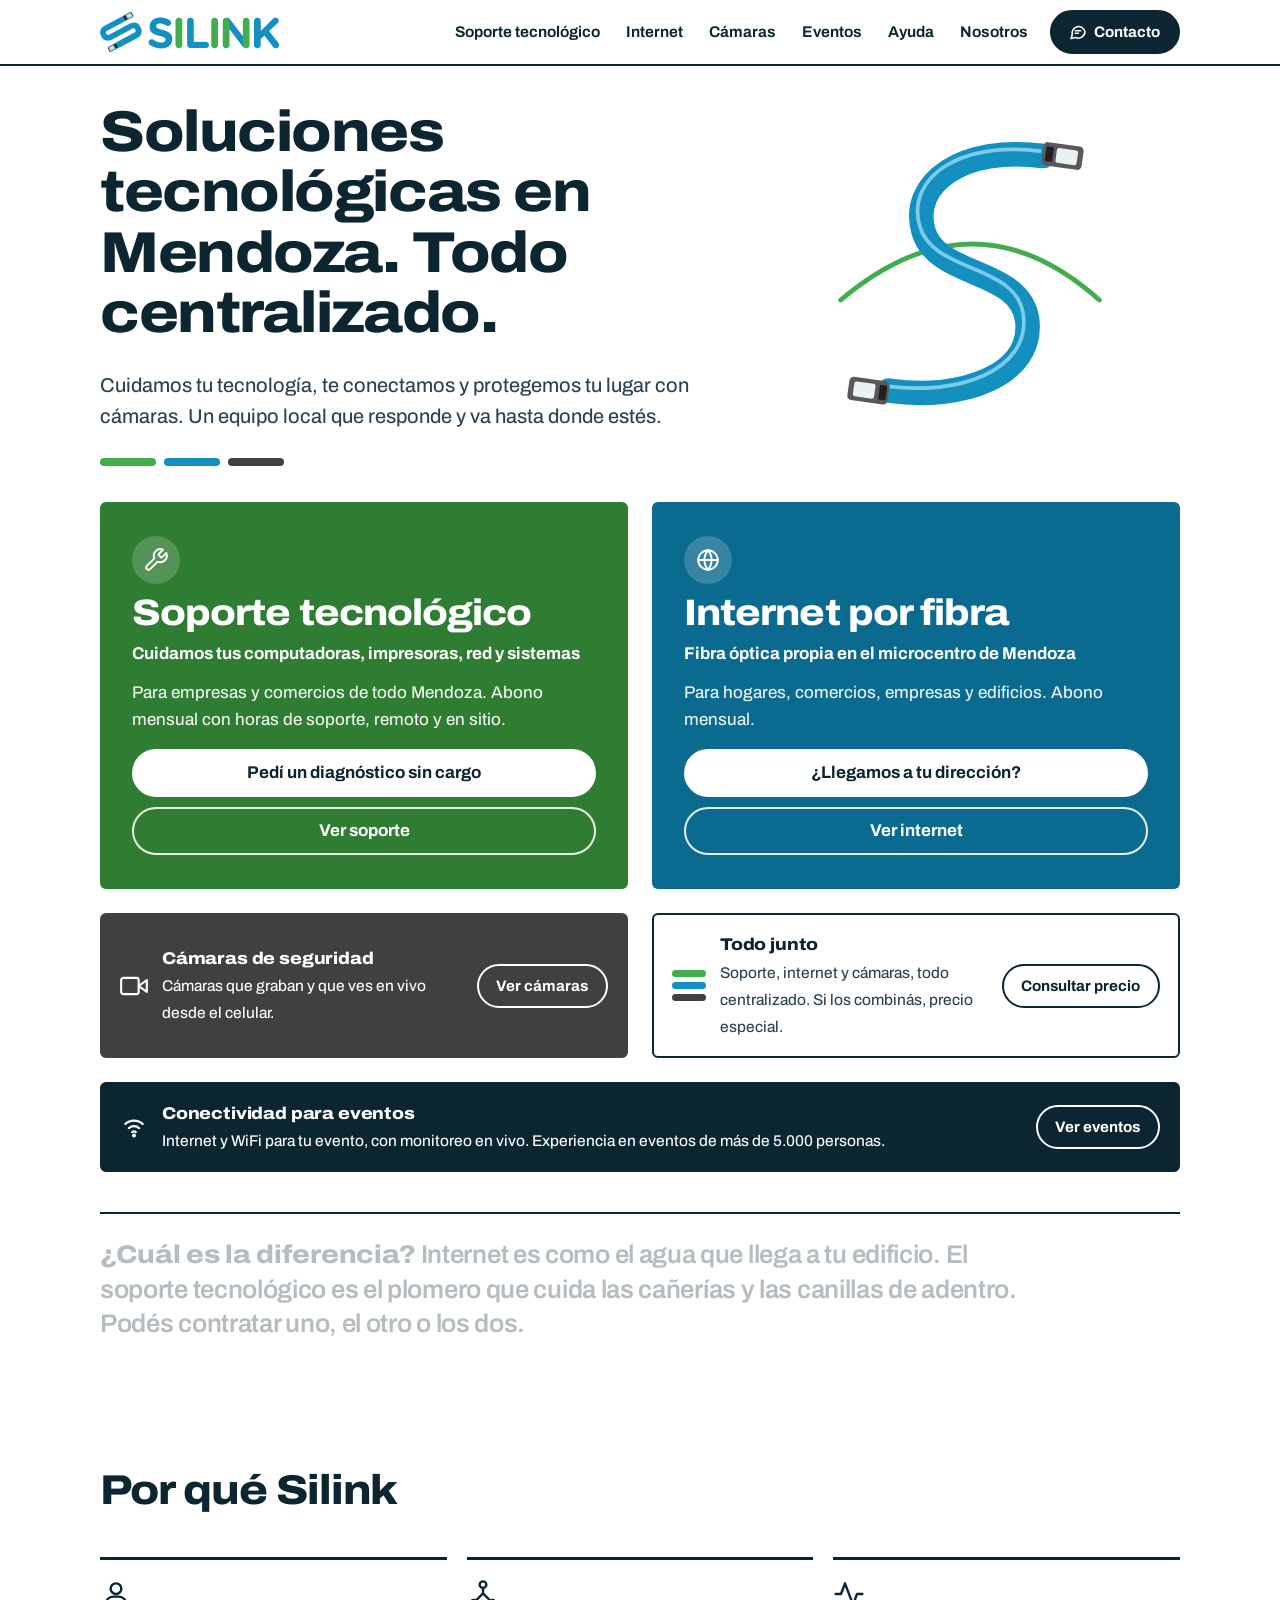
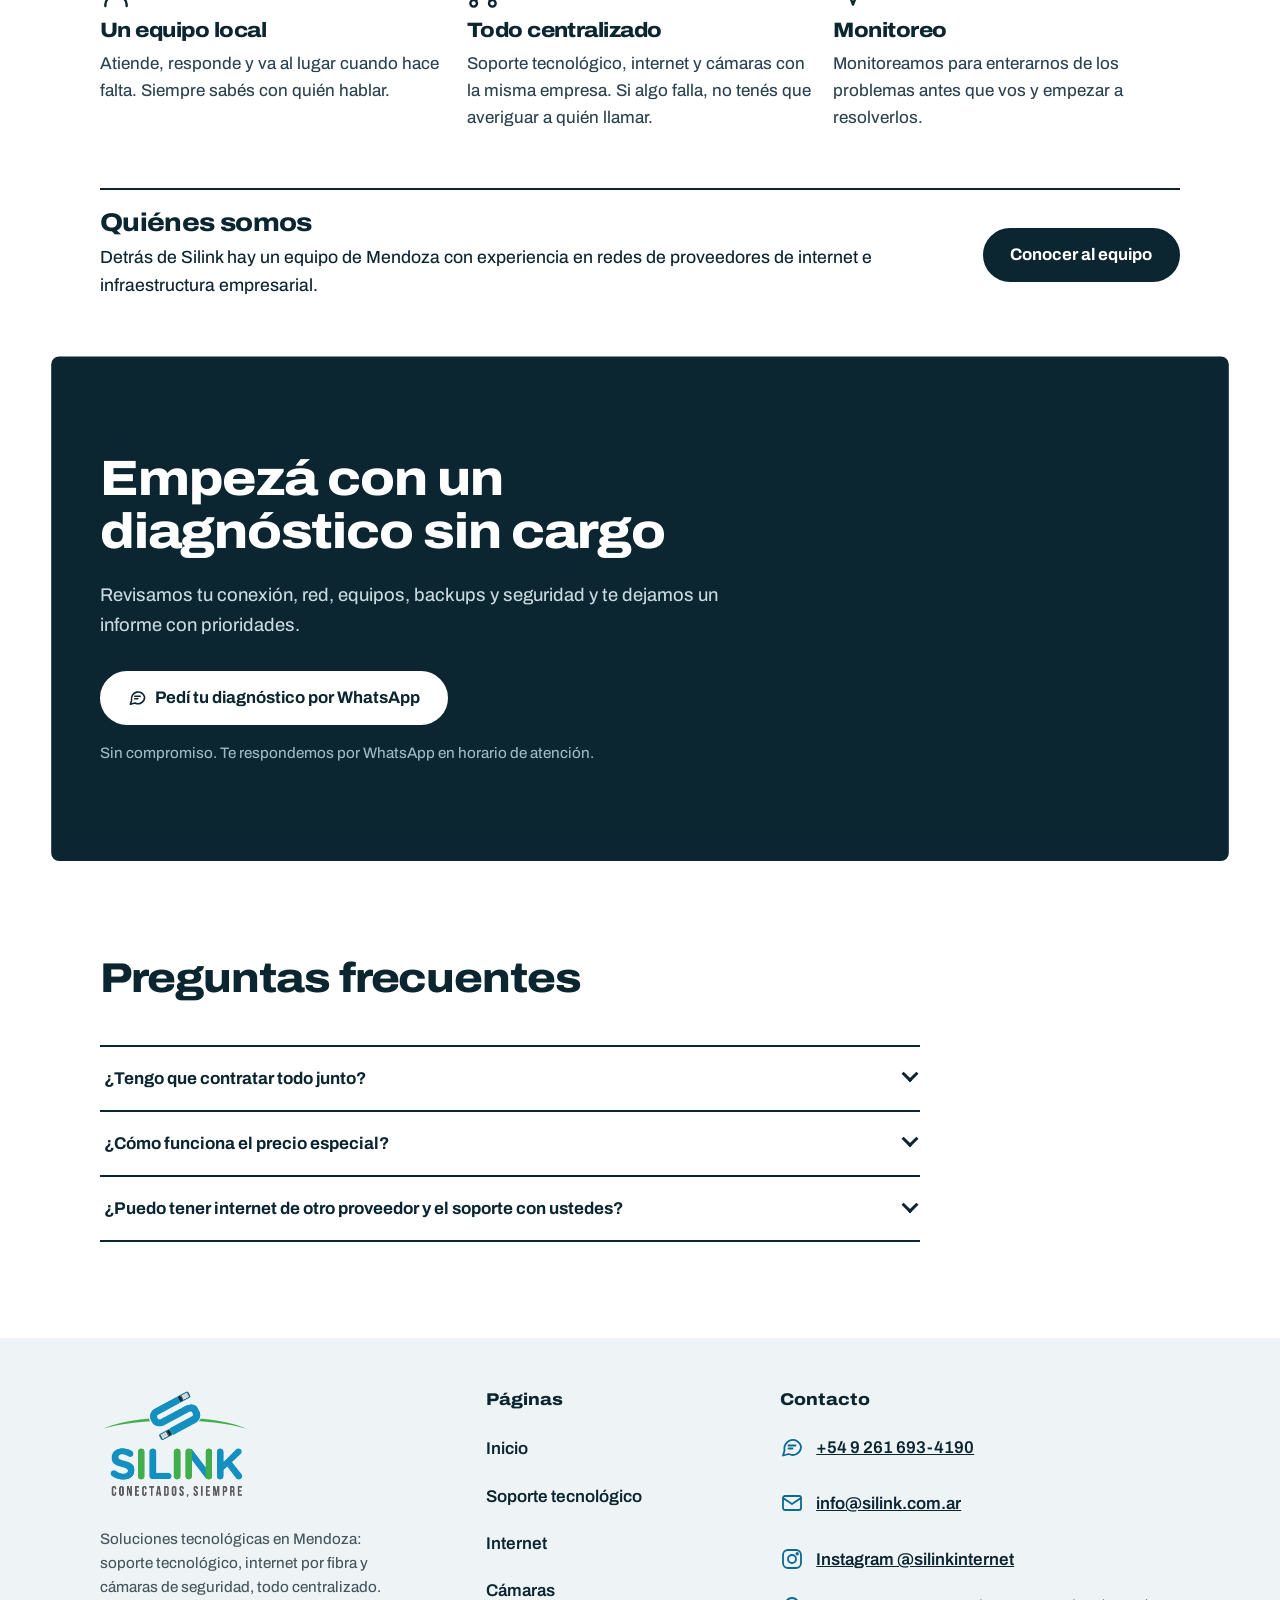
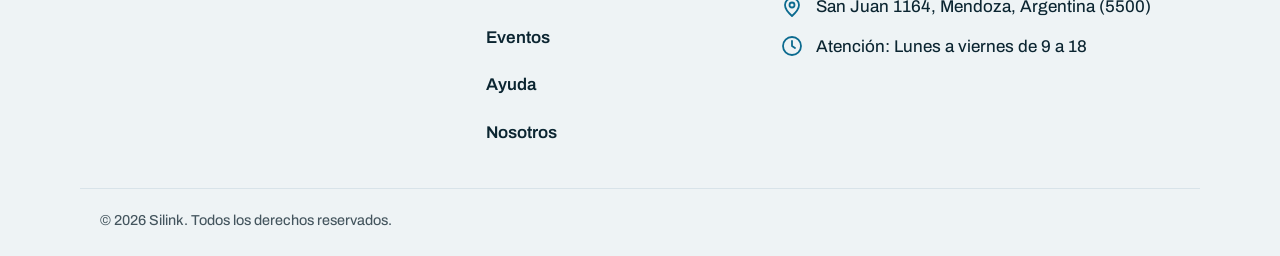
==== commit 93ef3f71: "Datos de contacto y mejoras de SEO - Nuevo telefono, correo, direccion e Instagram en el sitio y en " ====
--- a/index.html
+++ b/index.html
@@ -3,8 +3,8 @@
 <head>
   <meta charset="utf-8">
   <meta name="viewport" content="width=device-width, initial-scale=1">
-  <title>Silink | Soluciones tecnológicas en Mendoza: soporte, internet y cámaras</title>
-  <meta name="description" content="Empresa de soluciones tecnológicas de Mendoza: soporte tecnológico en todo Mendoza, internet por fibra en el microcentro y cámaras de seguridad. Todo centralizado.">
+  <title>Silink | Soporte, internet, cámaras y eventos en Mendoza</title>
+  <meta name="description" content="Soluciones tecnológicas en Mendoza: soporte, internet por fibra en el microcentro, cámaras de seguridad y WiFi para eventos. Todo centralizado.">
   <meta name="theme-color" content="#0A2533">
   <link rel="canonical" href="https://silink.com.ar/">
 
@@ -15,16 +15,16 @@
   <meta property="og:type" content="website">
   <meta property="og:locale" content="es_AR">
   <meta property="og:site_name" content="Silink">
-  <meta property="og:title" content="Silink | Soluciones tecnológicas en Mendoza: soporte, internet y cámaras">
-  <meta property="og:description" content="Soluciones tecnológicas en Mendoza. Todo centralizado: soporte tecnológico, internet por fibra y cámaras de seguridad.">
+  <meta property="og:title" content="Silink | Soporte, internet, cámaras y eventos en Mendoza">
+  <meta property="og:description" content="Soluciones tecnológicas en Mendoza: soporte, internet por fibra, cámaras de seguridad y WiFi para eventos. Todo centralizado.">
   <meta property="og:url" content="https://silink.com.ar/">
   <meta property="og:image" content="https://silink.com.ar/assets/og-image.png">
   <meta property="og:image:width" content="1200">
   <meta property="og:image:height" content="630">
   <meta property="og:image:alt" content="Silink: soluciones tecnológicas en Mendoza. Todo centralizado.">
   <meta name="twitter:card" content="summary_large_image">
-  <meta name="twitter:title" content="Silink | Soluciones tecnológicas en Mendoza: soporte, internet y cámaras">
-  <meta name="twitter:description" content="Soluciones tecnológicas en Mendoza. Todo centralizado: soporte tecnológico, internet por fibra y cámaras de seguridad.">
+  <meta name="twitter:title" content="Silink | Soporte, internet, cámaras y eventos en Mendoza">
+  <meta name="twitter:description" content="Soluciones tecnológicas en Mendoza: soporte, internet por fibra, cámaras de seguridad y WiFi para eventos. Todo centralizado.">
   <meta name="twitter:image" content="https://silink.com.ar/assets/og-image.png">
 
   <link rel="preconnect" href="https://fonts.googleapis.com">
@@ -38,7 +38,7 @@
 <script src="js/layout.js"></script>
 
 <noscript>
-  <p class="noscript">Para usar los botones activá JavaScript, o escribinos directo por WhatsApp: <a href="https://wa.me/5492612407449">+54 9 261 240-7449</a>. Páginas: <a href="soporte.html">Soporte tecnológico</a> · <a href="internet.html">Internet</a> · <a href="camaras.html">Cámaras</a> · <a href="eventos.html">Eventos</a> · <a href="ayuda.html">Ayuda</a> · <a href="nosotros.html">Nosotros</a>.</p>
+  <p class="noscript">Para usar los botones activá JavaScript, o escribinos directo por WhatsApp: <a href="https://wa.me/5492616934190">+54 9 261 693-4190</a>. Páginas: <a href="soporte.html">Soporte tecnológico</a> · <a href="internet.html">Internet</a> · <a href="camaras.html">Cámaras</a> · <a href="eventos.html">Eventos</a> · <a href="ayuda.html">Ayuda</a> · <a href="nosotros.html">Nosotros</a>.</p>
 </noscript>
 
 <main id="contenido">
@@ -180,7 +180,7 @@
         </details>
         <details>
           <summary>¿Cómo funciona el precio especial?</summary>
-          <p>Contanos qué necesitás y te armamos una propuesta con los servicios que quieras combinar. Todavía no publicamos precios combinados: se definen según cada caso.</p>
+          <p>Contanos qué necesitás. Armamos cada propuesta según los servicios que combines.</p>
         </details>
         <details>
           <summary>¿Puedo tener internet de otro proveedor y el soporte con ustedes?</summary>
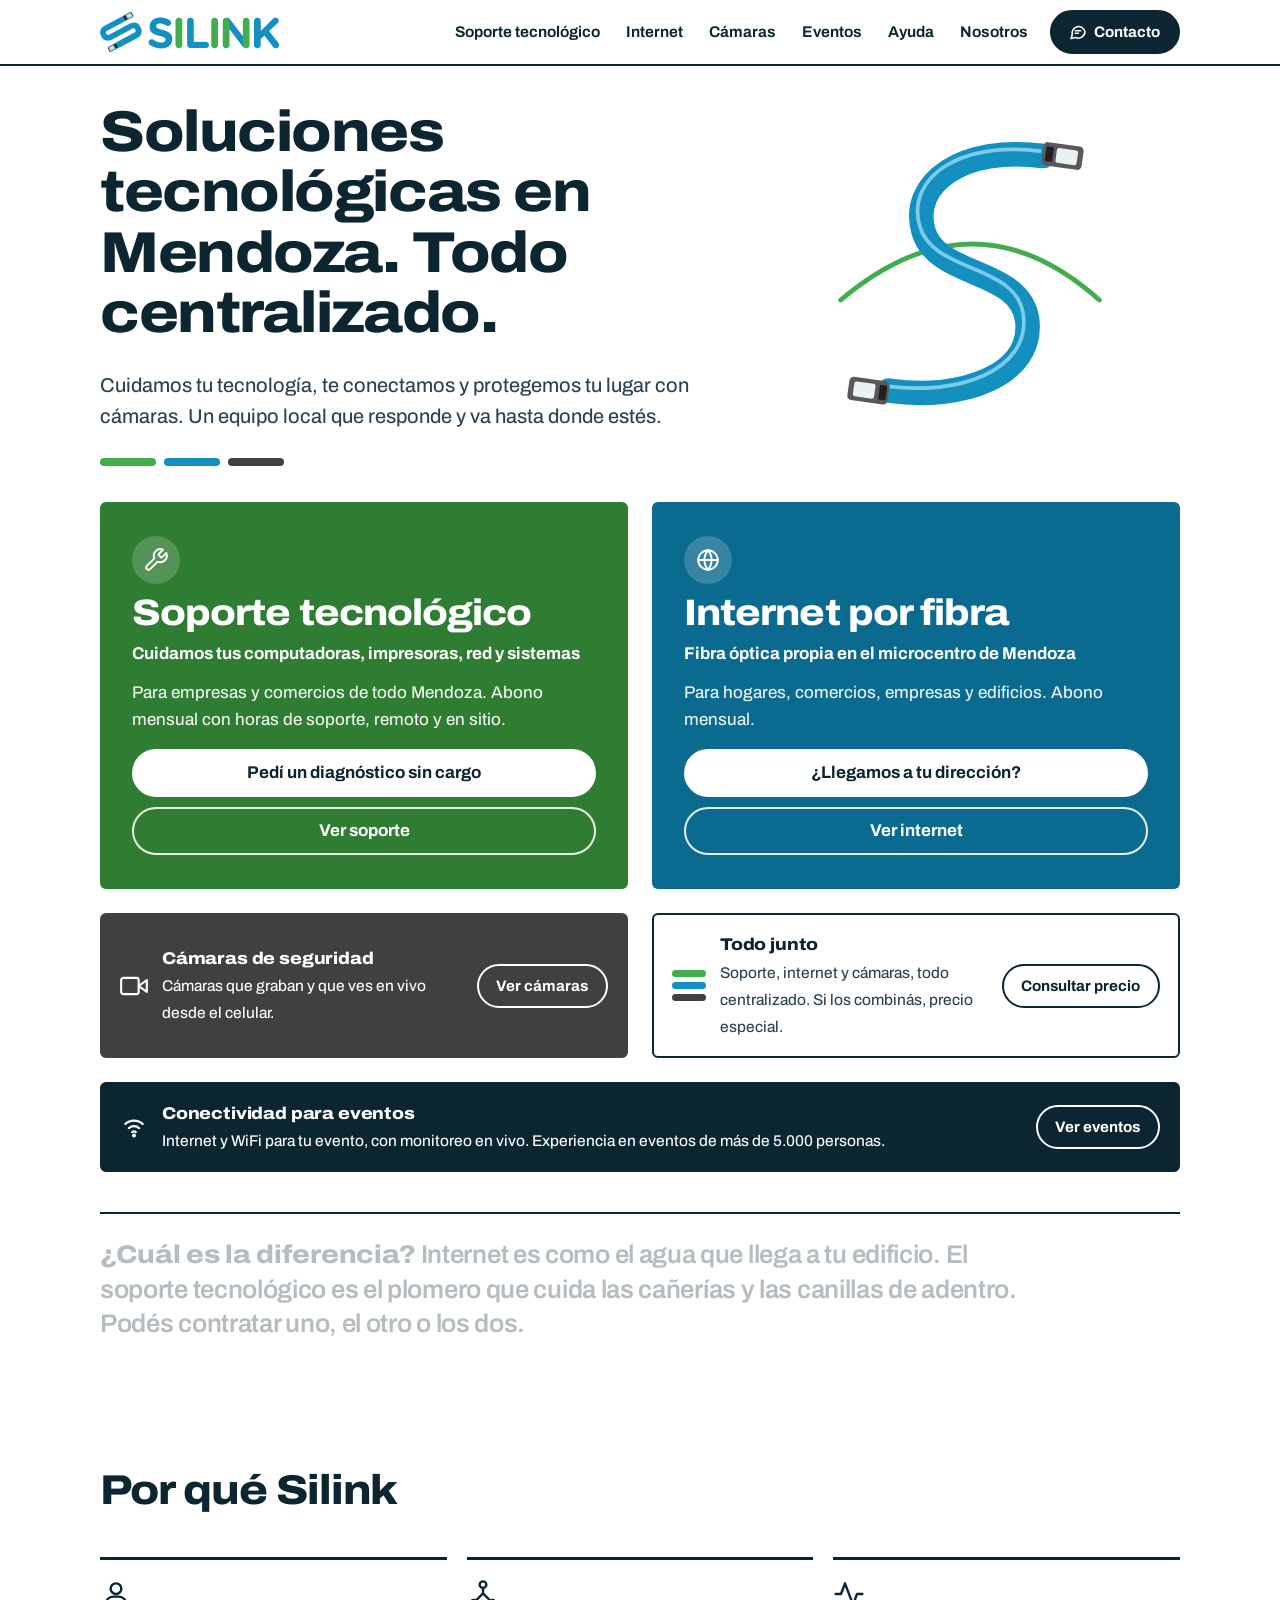
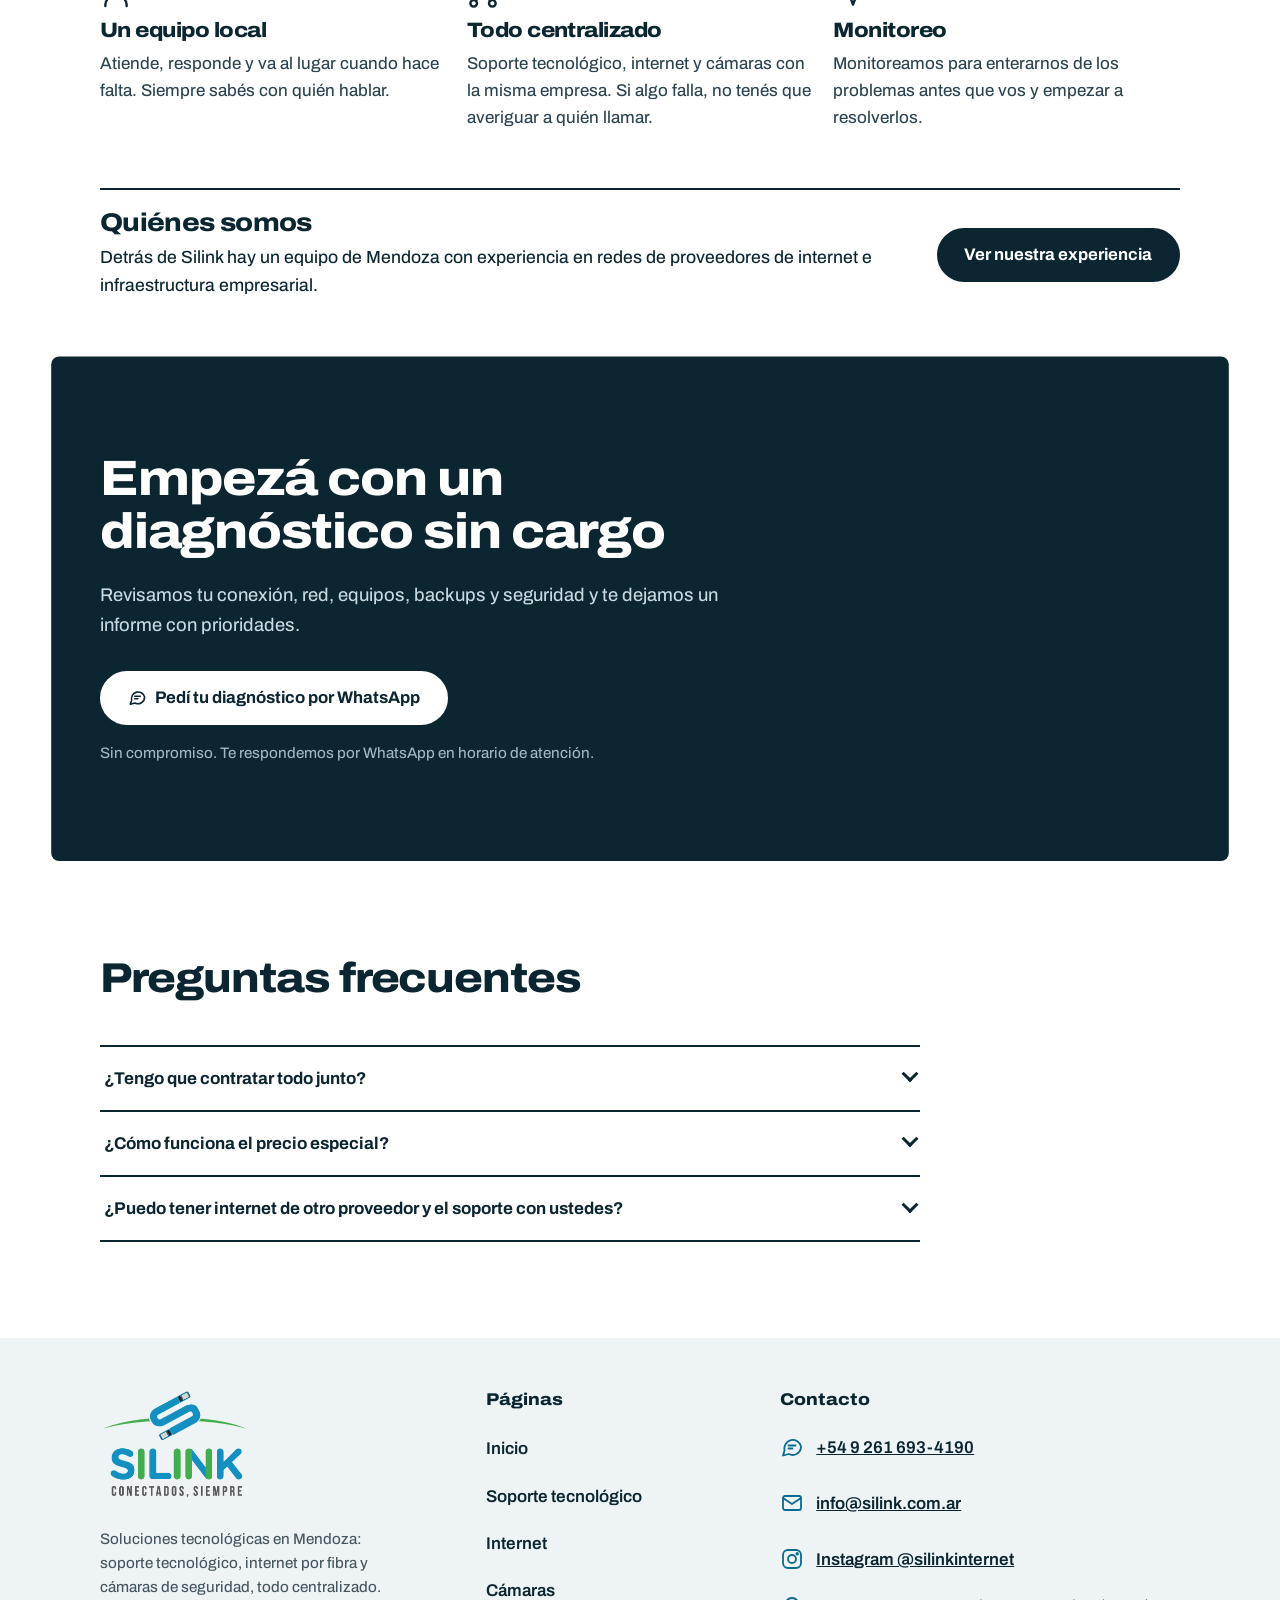
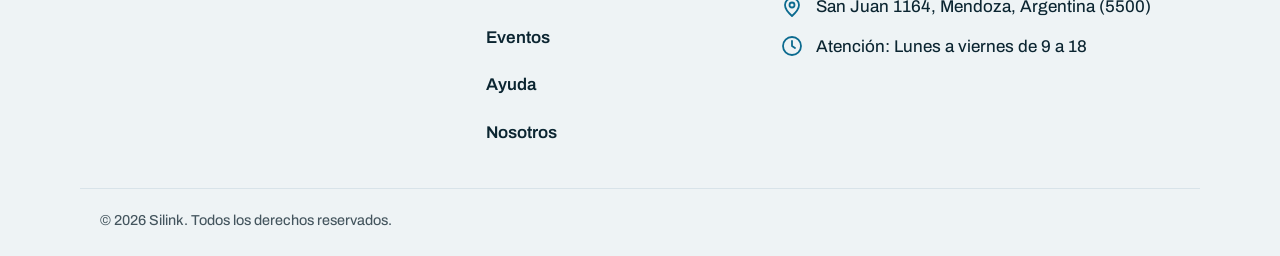
==== commit f866a49b: "Soporte sin precios y Nosotros sin el perfil personal - Planes de soporte sin valores, ni en la pagi" ====
--- a/index.html
+++ b/index.html
@@ -35,7 +35,7 @@
   <script>document.documentElement.className += ' js';</script>
 </head>
 <body data-page="inicio" class="v2">
-<script src="js/layout.js"></script>
+<script src="js/layout.js?v=20261127"></script>
 
 <noscript>
   <p class="noscript">Para usar los botones activá JavaScript, o escribinos directo por WhatsApp: <a href="https://wa.me/5492616934190">+54 9 261 693-4190</a>. Páginas: <a href="soporte.html">Soporte tecnológico</a> · <a href="internet.html">Internet</a> · <a href="camaras.html">Cámaras</a> · <a href="eventos.html">Eventos</a> · <a href="ayuda.html">Ayuda</a> · <a href="nosotros.html">Nosotros</a>.</p>
@@ -152,7 +152,7 @@
           <h3 id="adelanto-title" class="adelanto__title">Quiénes somos</h3>
           <p>Detrás de Silink hay un equipo de Mendoza con experiencia en redes de proveedores de internet e infraestructura empresarial.</p>
         </div>
-        <a class="btn btn--blue btn--lg" href="nosotros.html">Conocer al equipo</a>
+        <a class="btn btn--blue btn--lg" href="nosotros.html">Ver nuestra experiencia</a>
       </div>
     </div>
   </section>
@@ -192,7 +192,7 @@
 
 </main>
 
-<script src="js/config.js"></script>
-<script src="js/main.js"></script>
+<script src="js/config.js?v=20261127"></script>
+<script src="js/main.js?v=20261127"></script>
 </body>
 </html>
--- a/css/marca.css
+++ b/css/marca.css
@@ -474,13 +474,11 @@
 /* ---------- Ajustes de revision ---------- */
 /* Franjas con la misma separacion que las dos puertas: los bordes quedan alineados */
 @media (min-width: 900px) { .v2 .strips { gap: 24px; margin-top: 24px; } }
-/* "Conocer al equipo" en una sola linea */
+/* El boton de "Quienes somos" en una sola linea */
 .v2 .services-close .btn { flex: none; white-space: nowrap; }
 /* Camaras: la ficha del servicio se ve igual que las tarjetas vecinas */
 .v2 main .grid .svc { border-top-width: 3px; }
 .v2 main .grid .svc h3 { font-size: 1.2rem; }
-/* Nosotros: mismo aire arriba y abajo de la ficha */
-.v2 #quien .people { margin-top: 0; }
 
 /* ==========================================================================
    Eventos: el predio de noche. La senal llega al publico en tandas, una vez.
